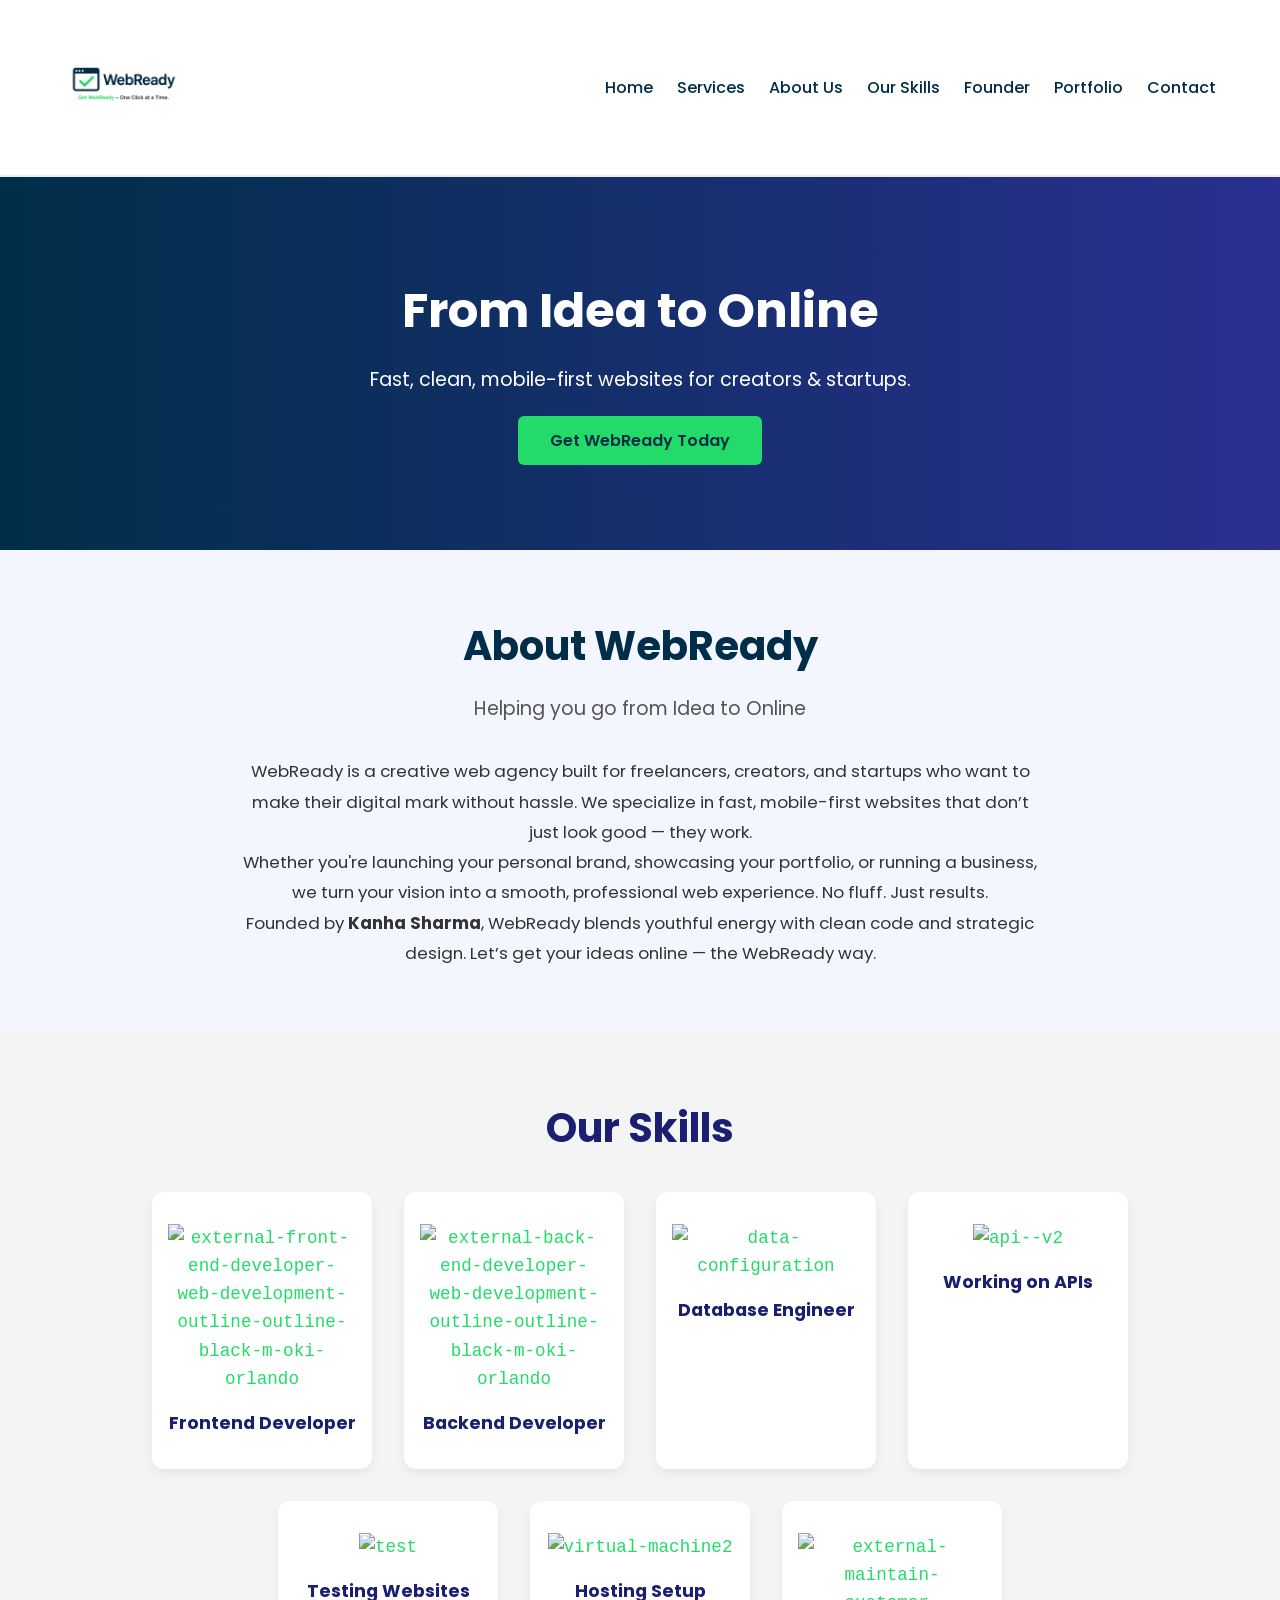
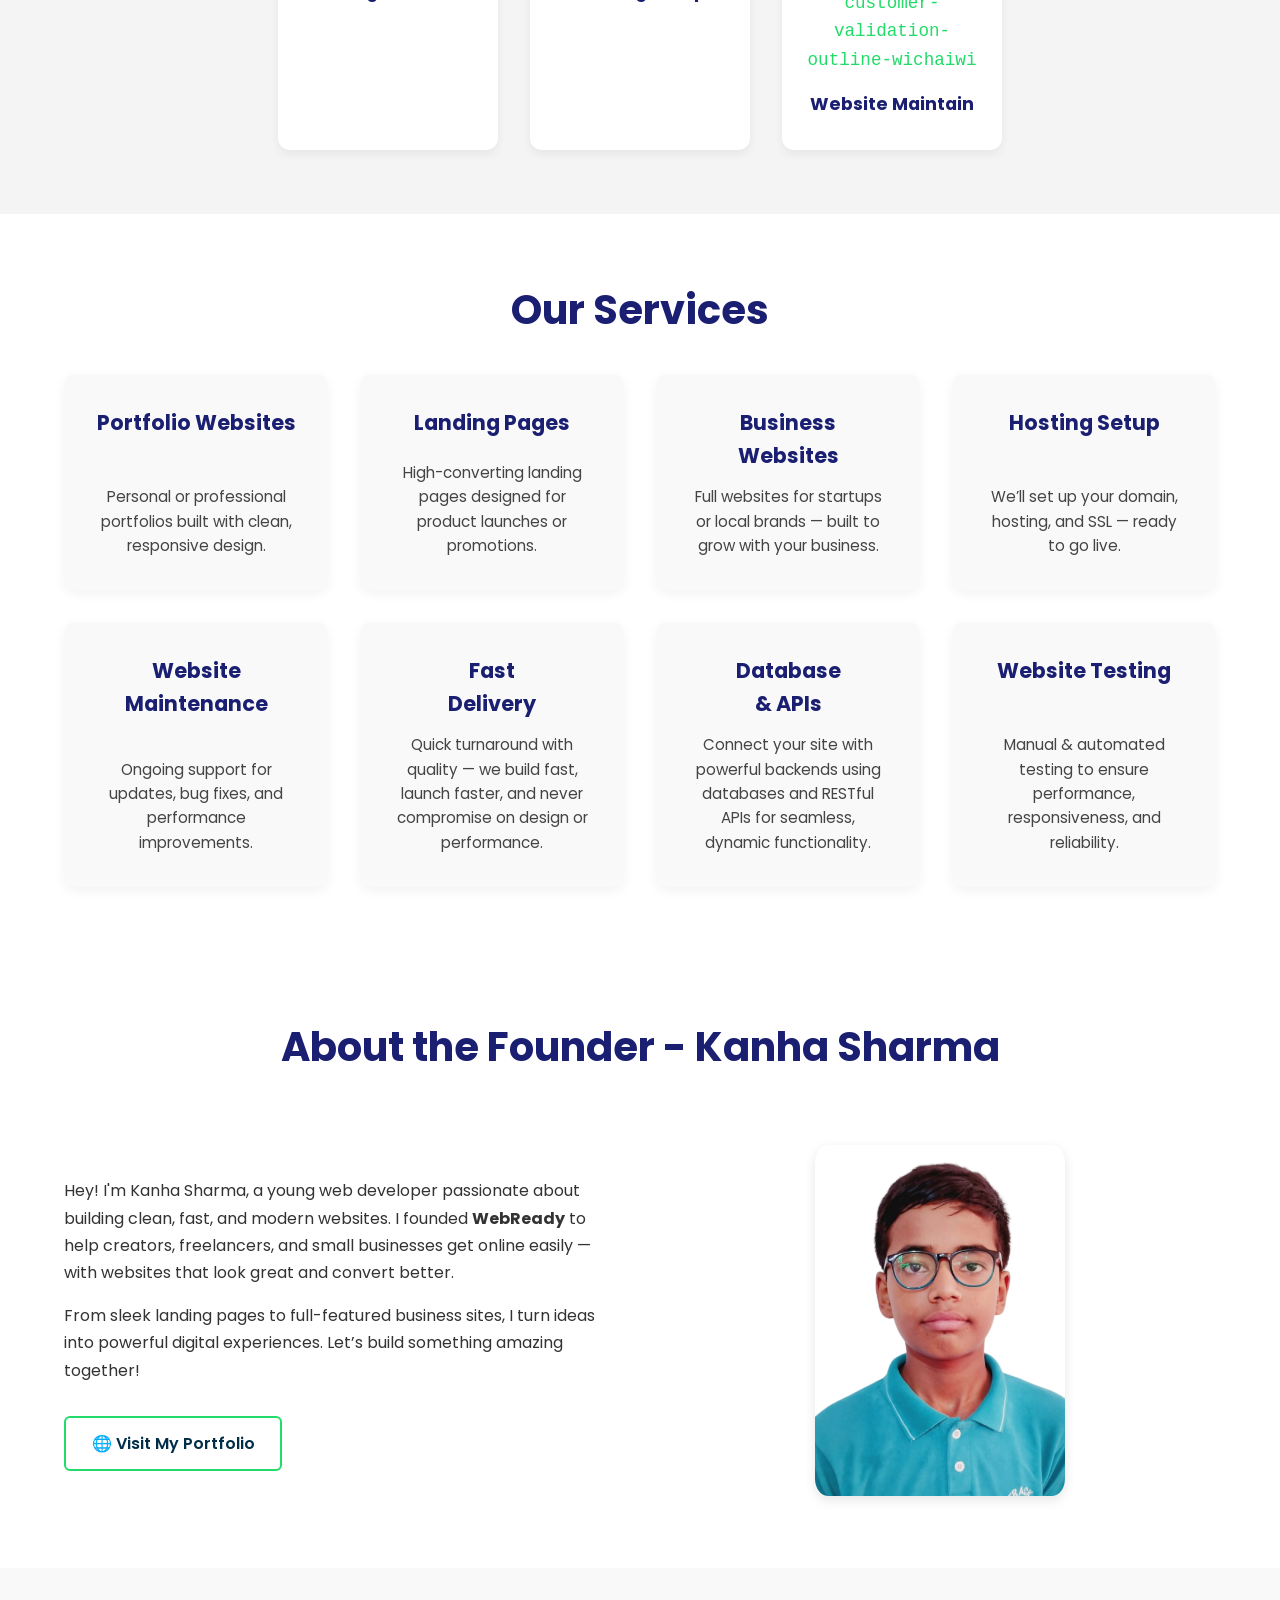
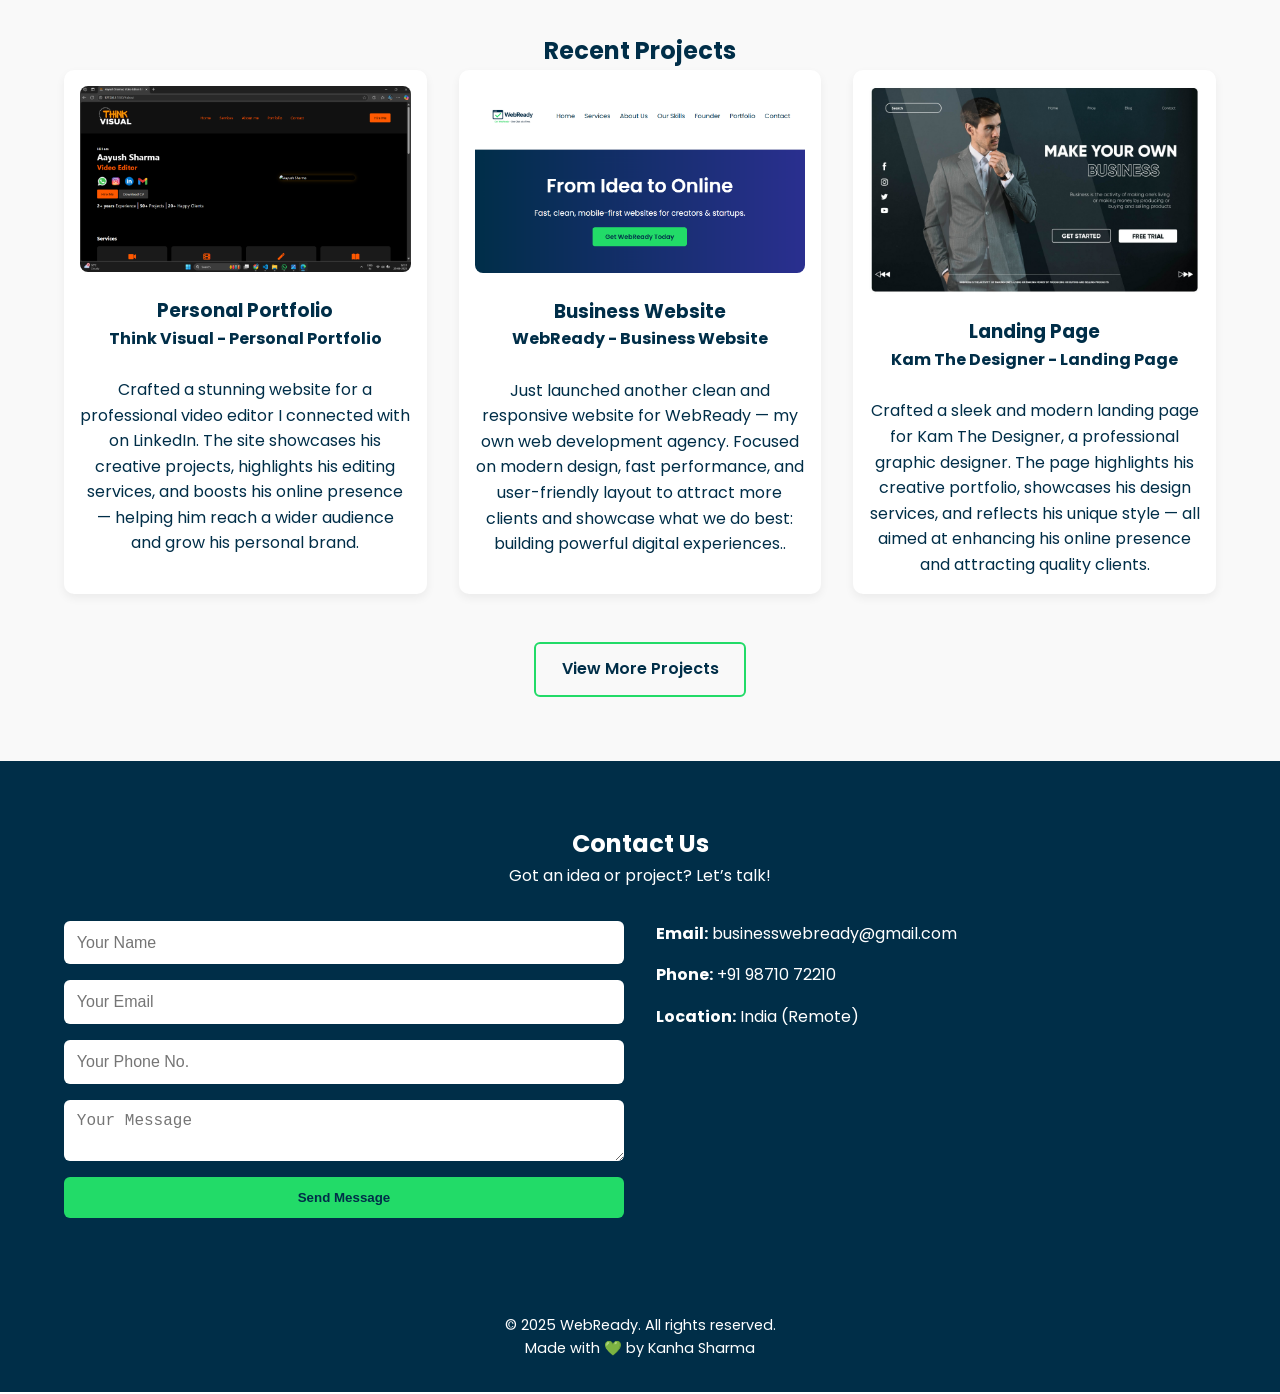
==== index.html @ b27ca8ef "Add files via upload" ====
<!DOCTYPE html>
<html lang="en">

<head>
  <meta charset="UTF-8" />
  <meta name="viewport" content="width=device-width, initial-scale=1.0" />
  <title>WebReady – Clean & Fast Websites for Creators & Startups</title>

  <!-- Primary Meta Tags -->
  <meta name="title" content="WebReady – From Idea to Online" />
  <meta name="description" content="We help creators & startups get online fast with modern, mobile-first websites. Clean design, solid code, and quick delivery. Get WebReady today!" />

  <!-- Open Graph / Facebook -->
  <meta property="og:type" content="website" />
  <meta property="og:url" content="https://your-website-url.com/" />
  <meta property="og:title" content="WebReady – From Idea to Online" />
  <meta property="og:description" content="Mobile-first websites for creators, freelancers & small businesses. Built to convert. Let's get you WebReady." />
  <meta property="og:image" content="https://your-website-url.com/WebReady%20Logo%20Design.png" />

  <!-- Twitter -->
  <meta property="twitter:card" content="summary_large_image" />
  <meta property="twitter:url" content="https://your-website-url.com/" />
  <meta property="twitter:title" content="WebReady – From Idea to Online" />
  <meta property="twitter:description" content="Fast, clean, and responsive websites for creators and startups. Founded by Kanha Sharma." />
  <meta property="twitter:image" content="https://your-website-url.com/WebReady%20Logo%20Design.png" />

  <!-- Favicon -->
  <link rel="icon" type="image/png" href="WebReady Logo Design.png" alt="WebReady Logo" />

  <!-- Google Fonts -->
  <link rel="preconnect" href="https://fonts.googleapis.com" />
  <link href="https://fonts.googleapis.com/css2?family=Poppins:wght@400;600&display=swap" rel="stylesheet">

  <!-- Styles -->
  <link rel="stylesheet" href="style.css" />
</head>



<body>

  <!-- Navbar -->
  <header class="navbar">
    <div class="container">
      <div class="logo">
        <a href="#hero"><img src="WebReady Logo Design (1).png" alt="WebReady Logo"></a>
      </div>

      <nav>
        <ul class="nav-links">
          <li><a href="#hero">Home</a></li>
          <li><a href="#services">Services</a></li>
          <li><a href="#about-webready">About Us</a></li>
          <li><a href="#skills">Our Skills</a></li>
          <li><a href="#about">Founder</a></li>
          <li><a href="#portfolio">Portfolio</a></li>
          <li><a href="#contact">Contact</a></li>
        </ul>
        <div class="menu-toggle" id="menu-toggle">&#9776;</div>
      </nav>
    </div>
  </header>

  <!-- Hero Section -->
  <section class="hero" id="hero">
    <div class="container">
      <h1>From Idea to Online</h1>
      <p>Fast, clean, mobile-first websites for creators & startups.</p>
      <a href="#contact" class="btn">
  Get WebReady Today
</a>

    </div>
  </section>
  <!-- About Us - WebReady -->
  <section class="about-webready" id="about-webready">
    <div class="container">
      <h2>About WebReady</h2>
      <p class="subtitle">Helping you go from Idea to Online</p>
      <div class="about-webready-content">
        <p>
          WebReady is a creative web agency built for freelancers, creators, and startups who want to make their digital
          mark without hassle. We specialize in fast, mobile-first websites that don’t just look good — they work.
        </p>
        <p>
          Whether you're launching your personal brand, showcasing your portfolio, or running a business, we turn your
          vision into a smooth, professional web experience. No fluff. Just results.
        </p>
        <p>
          Founded by <strong>Kanha Sharma</strong>, WebReady blends youthful energy with clean code and strategic
          design. Let’s get your ideas online — the WebReady way.
        </p>
      </div>
    </div>
  </section>

  <!-- Our Skills Section -->
  <section class="our-skills" id="skills">
    <div class="container">
      <h2>Our Skills</h2>
      <div class="skills-grid">

        <div class="skill-card">
          <div class="label"><img width="32" height="32"
              src="https://img.icons8.com/external-outline-black-m-oki-orlando/32/external-front-end-developer-web-development-outline-outline-black-m-oki-orlando.png"
              alt="external-front-end-developer-web-development-outline-outline-black-m-oki-orlando" /></div>
          <h3>Frontend Developer</h3>
        </div>

        <div class="skill-card">
          <div class="label"><img width="32" height="32"
              src="https://img.icons8.com/external-outline-black-m-oki-orlando/32/external-back-end-developer-web-development-outline-outline-black-m-oki-orlando.png"
              alt="external-back-end-developer-web-development-outline-outline-black-m-oki-orlando" /></div>
          <h3>Backend Developer</h3>
        </div>

        <div class="skill-card">
          <div class="label"><img width="50" height="50" src="https://img.icons8.com/ios/50/data-configuration.png"
              alt="data-configuration" /></div>
          <h3>Database Engineer</h3>
        </div>

        <div class="skill-card">
          <div class="label"><img width="64" height="64" src="https://img.icons8.com/pastel-glyph/64/api--v2.png"
              alt="api--v2" /></div>
          <h3>Working on APIs</h3>
        </div>

        <div class="skill-card">
          <div class="label"><img width="32" height="32" src="https://img.icons8.com/windows/32/test.png" alt="test" />
          </div>
          <h3>Testing Websites</h3>
        </div>

        <div class="skill-card">
          <div class="label"><img width="64" height="64" src="https://img.icons8.com/wired/64/virtual-machine2.png"
              alt="virtual-machine2" /></div>
          <h3>Hosting Setup</h3>
        </div>

        <div class="skill-card">
          <div class="label"><img width="64" height="64"
              src="https://img.icons8.com/external-outline-wichaiwi/64/external-maintain-customer-validation-outline-wichaiwi.png"
              alt="external-maintain-customer-validation-outline-wichaiwi" /></div>
          <h3>Website Maintain</h3>
        </div>

      </div>
    </div>
  </section>


  <!-- Our Services Section -->
  <section class="services" id="services">
    <div class="container">
      <h2>Our Services</h2>
      <div class="services-grid">

        <div class="service-card">
          <h3>Portfolio Websites</h3>
          <p>Personal or professional portfolios built with clean, responsive design.</p>
        </div>

        <div class="service-card">
          <h3>Landing Pages</h3>
          <p>High-converting landing pages designed for product launches or promotions.</p>
        </div>

        <div class="service-card">
          <h3>Business Websites</h3>
          <p>Full websites for startups or local brands — built to grow with your business.</p>
        </div>

        <div class="service-card">
          <h3>Hosting Setup</h3>
          <p>We’ll set up your domain, hosting, and SSL — ready to go live.</p>
        </div>

        <div class="service-card">
          <h3>Website Maintenance</h3>
          <p>Ongoing support for updates, bug fixes, and performance improvements.</p>
        </div>

        <div class="service-card">
          <h3>Fast <br>Delivery</h3>
          <p>Quick turnaround with quality — we build fast, launch faster, and never compromise on design or
            performance.</p>
        </div>

        <div class="service-card">
          <h3>Database <br>& APIs</h3>
          <p>Connect your site with powerful backends using databases and RESTful APIs for seamless, dynamic
            functionality.</p>
        </div>

        <div class="service-card">
          <h3>Website Testing</h3>
          <p>Manual & automated testing to ensure performance, responsiveness, and reliability.</p>
        </div>

      </div>
    </div>
  </section>



  <!-- About Kanha Sharma -->
  <section class="about" id="about">
    <div class="container">
      <h2 class="section-title">About the Founder - Kanha Sharma</h2>
      <br>

      <div class="about-content">
        <div class="about-text">
          <p>Hey! I'm Kanha Sharma, a young web developer passionate about building clean, fast, and modern websites. I
            founded <strong>WebReady</strong> to help creators, freelancers, and small businesses get online easily —
            with websites that look great and convert better.</p>

          <p>From sleek landing pages to full-featured business sites, I turn ideas into powerful digital experiences.
            Let’s build something amazing together!</p>

          <a href="https://kanhaprogrammer.github.io/Kanha-s-Portfolio/" class="btn btn-outline" target="_blank">🌐
            Visit My Portfolio</a>
        </div>

        <div class="about-img">
          <img src="Kanha Sharma.png" alt="Kanha Sharma" />
        </div>
      </div>
    </div>
  </section>



  <!-- Portfolio Section -->
  <section class="portfolio" id="portfolio">
    <div class="container">
      <h2>Recent Projects</h2>
      <div class="portfolio-grid">
        <div class="portfolio-item">
          <img src="Aayush Portfolio.png" alt="Project 1" />
          <h3>Personal Portfolio</h3>
          <h4>Think Visual - Personal Portfolio </h4>
          <br>
          <p>Crafted a stunning website for a professional video editor I connected with on LinkedIn.
            The site showcases his creative projects, highlights his editing services, and boosts his online presence —
            helping him reach a wider audience and grow his personal brand.
            
          </p>
        </div>
        <div class="portfolio-item">
          <img src="WebReady Website.png" alt="Project 2" />
          <h3>Business Website</h3>
          <h4>WebReady - Business Website</h4>
          <br>
          <p>Just launched another clean and responsive website for WebReady — my own web development agency. Focused on
            modern design, fast performance, and user-friendly layout to attract more clients and showcase what we do
            best: building powerful digital experiences..</p>
          </div>
          <div class="portfolio-item">
            <img src="Kam The Designer Landing Page.jpg" alt="Project 3" />
            <h3>Landing Page</h3>
            <h4>Kam The Designer - Landing Page </h4>
            <br>
          <p>Crafted a sleek and modern landing page for Kam The Designer, a professional graphic designer. The page
            highlights his creative portfolio, showcases his design services, and reflects his unique style — all aimed
            at enhancing his online presence and attracting quality clients.</p>
        </div>
      </div>

      <!-- Portfolio Buttons -->
      <div class="portfolio-buttons">
        <a href="portfolio.html" class="btn" target="_blank">View More Projects</a>

      </div>
    </div>
  </section>


  <!-- Contact Section -->
  <section class="contact" id="contact">
    <div class="container">
      <h2>Contact Us</h2>
      <p>Got an idea or project? Let’s talk!</p>

      <div class="contact-grid">
        <!-- Contact Form -->
        <form class="contact-form" action="https://formspree.io/f/xrbknvlk" method="POST">
          <input type="text" name="name" placeholder="Your Name" required />
          <input type="email" name="email" placeholder="Your Email" required />
          <input type="tel" name="phone" placeholder="Your Phone No." required />
          <textarea name="message" placeholder="Your Message"></textarea>
          <button type="submit" class="btn">Send Message</button>
        </form>

        <!-- Contact Info -->
        <div class="contact-info">
          <p><strong>Email:</strong> businesswebready@gmail.com</p>
          <p><strong>Phone:</strong> +91 98710 72210</p>
          <p><strong>Location:</strong> India (Remote)</p>
        </div>
      </div>
    </div>
  </section>
  <footer class="footer">
  <div class="container">
    <p>© 2025 WebReady. All rights reserved.</p>
    <p>Made with 💚 by Kanha Sharma</p>
  </div>
</footer>
<style>
  html {
    scroll-behavior: smooth;
  }
</style>


  <script src="main.js"></script>
</body>

</html>
---- style.css ----
/* ========== Base Styles ========== */
* {
  margin: 0;
  padding: 0;
  box-sizing: border-box;
}

body {
  font-family: 'Poppins', sans-serif;
  line-height: 1.6;
  color: #002e48;
  background-color: #fff;
}

.container {
  width: 90%;
  max-width: 1200px;
  margin: 0 auto;
}

/* ========== Navbar ========== */
.navbar {
  background-color: #fff;
  border-bottom: 2px solid #eee;
  position: sticky;
  top: 0;
  z-index: 100;
}

.navbar .container {
  display: flex;
  justify-content: space-between;
  align-items: center;
  padding: 1rem 0;
}

.logo img {
  height: 119px;
  max-width: 100%;
  object-fit: contain;
}
.logo {
  display: flex;
  align-items: center;
  padding: 0.5rem 0;
}


.nav-links {
  list-style: none;
  display: flex;
  gap: 1.5rem;
}

.nav-links a {
  text-decoration: none;
  color: #002e48;
  font-weight: 500;
  transition: color 0.3s;
}

.nav-links a:hover {
  color: #22db68;
}

.menu-toggle {
  display: none;
  font-size: 1.8rem;
  cursor: pointer;
}

/* ========== Hero Section ========== */
.hero {
  text-align: center;
  padding: 6rem 1rem;
  background: linear-gradient(to right, #002e48, #2A2F90);
  color: white;
}

.hero h1 {
  font-size: 3rem;
  margin-bottom: 1rem;
}

.hero p {
  font-size: 1.2rem;
  margin-bottom: 2rem;
}

.btn {
  background-color: #22db68;
  color: #002e48;
  padding: 0.8rem 2rem;
  text-decoration: none;
  font-weight: 600;
  border-radius: 6px;
  /* transition: background 0.3s; */
}

.btn:hover {
  background-color: #22db68;
}

.services {
  padding: 4rem 0;
  background-color: #ffffff;
  text-align: center;
}

.services h2 {
  font-size: 2.5rem;
  margin-bottom: 2rem;
  color: #1A1F71;
}
.highlight-text {
  font-size: 1.05rem;
  font-weight: 600;
  color: #1A1F71;
  line-height: 1.6;
}

.services-grid {
  display: grid;
  gap: 2rem;
  grid-template-columns: repeat(auto-fit, minmax(250px, 1fr));
}

.service-card {
  background-color: #f9f9f9;
  padding: 2rem;
  border-radius: 12px;
  box-shadow: 0 4px 12px rgba(0, 0, 0, 0.05);
  transition: transform 0.3s ease;
}
/* Make all service cards equal height */
.services-grid {
  align-items: stretch; /* ensures all cards grow equally */
}

.service-card {
  display: flex;
  flex-direction: column;
  justify-content: space-between;
  height: 100%; /* stretch to fill grid row */
}

.service-card:hover {
  transform: translateY(-5px);
}

.service-card h3 {
  font-size: 1.3rem;
  color: #1A1F71;
  margin-bottom: 0.8rem;
}

.service-card p {
  font-size: 0.95rem;
  color: #444;
  line-height: 1.6;
}


/* ========== Responsive ========== */
@media (max-width: 768px) {
  .nav-links {
    display: none;
    flex-direction: column;
    background-color: #fff;
    position: absolute;
    top: 70px;
    right: 20px;
    border: 1px solid #ddd;
    padding: 1rem;
  }

  .nav-links.active {
    display: flex;
  }

  .menu-toggle {
    display: block;
    color: #002e48;
  }
}
/* About WebReady Section */
.about-webready {
  padding: 4rem 0;
  background-color: #f4f6ff;
  color: #002e48;
  text-align: center;
}

.about-webready h2 {
  font-size: 2.5rem;
  margin-bottom: 1rem;
}

.about-webready .subtitle {
  font-size: 1.2rem;
  color: #555;
  margin-bottom: 2rem;
}

.about-webready-content {
  max-width: 800px;
  margin: 0 auto;
  font-size: 1.05rem;
  line-height: 1.8;
  color: #333;
}
.our-skills {
  padding: 4rem 0;
  background-color: #f4f4f4;
  text-align: center;
}

.our-skills h2 {
  font-size: 2.5rem;
  margin-bottom: 2rem;
  color: #1A1F71;
}

/* FLEX version for centering the skills grid */
.skills-grid {
  display: flex;
  flex-wrap: wrap;
  justify-content: center;
  gap: 2rem;
}

/* Each skill card */
.skill-card {
  background-color: #fff;
  border-radius: 12px;
  padding: 2rem 1rem;
  box-shadow: 0 4px 10px rgba(0, 0, 0, 0.06);
  transition: transform 0.3s ease;
  width: 220px;
  text-align: center;
}

.skill-card:hover {
  transform: translateY(-5px);
}

/* Label for icon/image or text */
.skill-card .label {
  font-family: monospace;
  font-size: 1.1rem;
  color: #22db68;
  margin-bottom: 0.5rem;
  word-break: break-word;
}

/* Icon/image styling */
.skill-card .label img {
  width: 40px;
  height: 40px;
  object-fit: contain;
  margin-bottom: 0.5rem;
}

/* Skill title */
.skill-card h3 {
  font-size: 1.1rem;
  color: #1A1F71;
  margin: 0;
}

.about {
  padding: 4rem 0;
  background-color: #ffffff;
}

.section-title {
  font-size: 2.5rem;
  color: #1A1F71;
  text-align: center;
  margin-bottom: 2.5rem;
}

.about-content {
  display: flex;
  flex-wrap: wrap;
  gap: 3rem;
  align-items: center;
  justify-content: center;
}

.about-text {
  flex: 1;
  min-width: 280px;
  max-width: 600px;
}

.about-text p {
  font-size: 1rem;
  line-height: 1.7;
  color: #333;
  margin-bottom: 1rem;
}

.about-img {
  flex: 1;
  text-align: center;
}

.about-img img {
  width: 250px;
  border-radius: 5%;
  object-fit: cover;
  box-shadow: 0 4px 12px rgba(0, 0, 0, 0.1);
}

/* Button Style (already in your code, just keeping for reference) */
.btn-outline {
  background-color: transparent;
  border: 2px solid #22db68;
  color: #002e48;
  margin-top: 1rem;
  transition: all 0.3s ease;
  display: inline-block;
  padding: 0.8rem 1.6rem;
  font-weight: 600;
  border-radius: 6px;
  text-decoration: none;
}

.btn-outline:hover {
  background-color: #22db68;
  color: #fff;
}



/* Portfolio Section */
.portfolio {
  padding: 4rem 0;
  background-color: #f9f9f9;
  text-align: center;
}
.portfolio-grid {
  display: grid;
  gap: 2rem;
  grid-template-columns: repeat(auto-fit, minmax(280px, 1fr));
}
.portfolio-item {
  background: #fff;
  padding: 1rem;
  border-radius: 10px;
  box-shadow: 0 4px 10px rgba(0,0,0,0.06);
}
.portfolio-item img {
  width: 100%;
  border-radius: 8px;
  margin-bottom: 1rem;
}
.portfolio-buttons {
  margin-top: 2rem;
  display: flex;
  gap: 1rem;
  justify-content: center;
  flex-wrap: wrap;
}
.portfolio-buttons .btn {
background-color: transparent;
  border: 2px solid #22db68;
  color: #002e48;
  margin-top: 1rem;
  transition: all 0.3s ease;
  display: inline-block;
  padding: 0.8rem 1.6rem;
  font-weight: 600;
  border-radius: 6px;
  text-decoration: none;
}
.portfolio-buttons .btn:hover {
  background-color: #22db68;
}


/* Contact Section */
.contact {
  padding: 4rem 0;
  background-color: #002e48;
  color: #fff;
  text-align: center;
}
.contact-grid {
  display: flex;
  flex-wrap: wrap;
  gap: 2rem;
  margin-top: 2rem;
}
.contact-form {
  flex: 1;
  display: flex;
  flex-direction: column;
  gap: 1rem;
}
.contact-form input,
.contact-form textarea {
  padding: 0.8rem;
  border: none;
  border-radius: 6px;
  font-size: 1rem;
}
.contact-form button {
  background-color: #22db68;
  color: #002e48;
  font-weight: 600;
  border: none;
  cursor: pointer;
}
.contact-info {
  flex: 1;
  text-align: left;
}
.contact-info p {
  margin-bottom: 1rem;
}

/* Add to your CSS */
.footer {
  background-color: #002e48;
  color: #fff;
  text-align: center;
  padding: 2rem 1rem;
  font-size: 0.9rem;
}
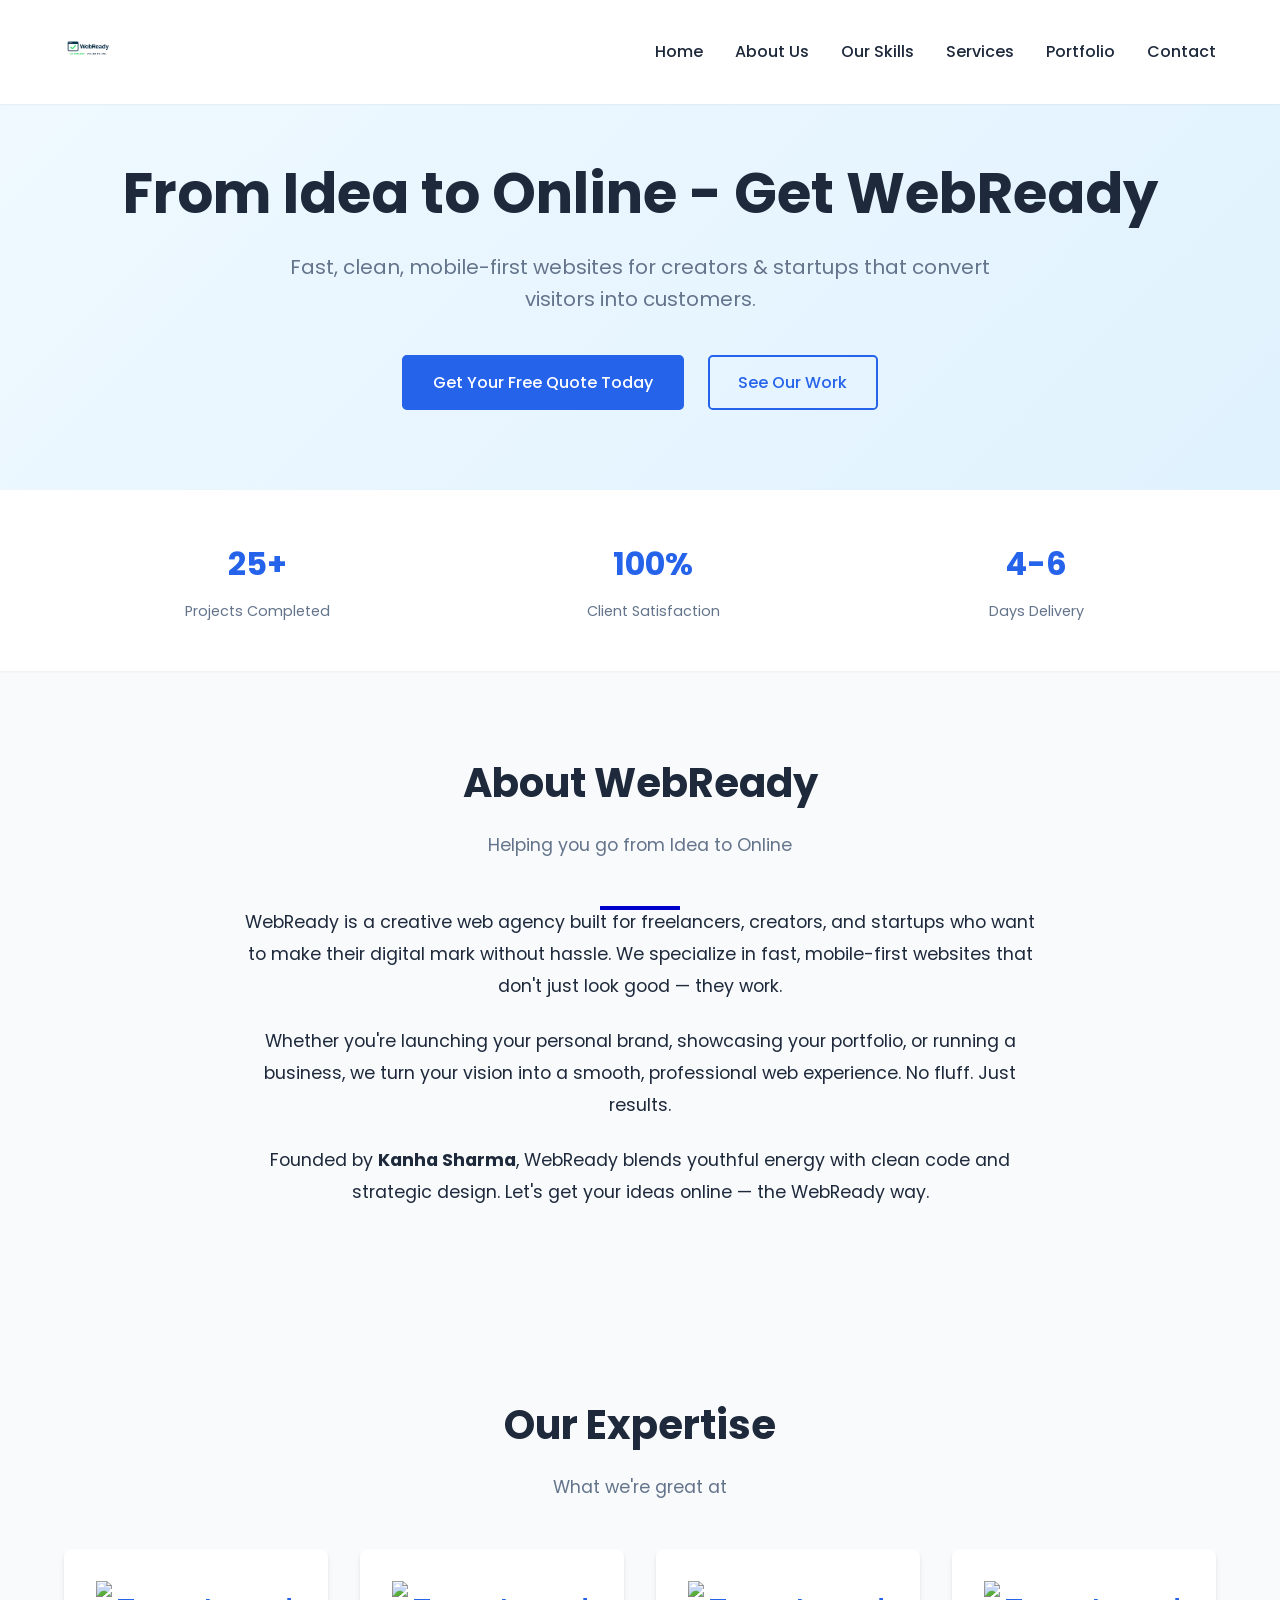
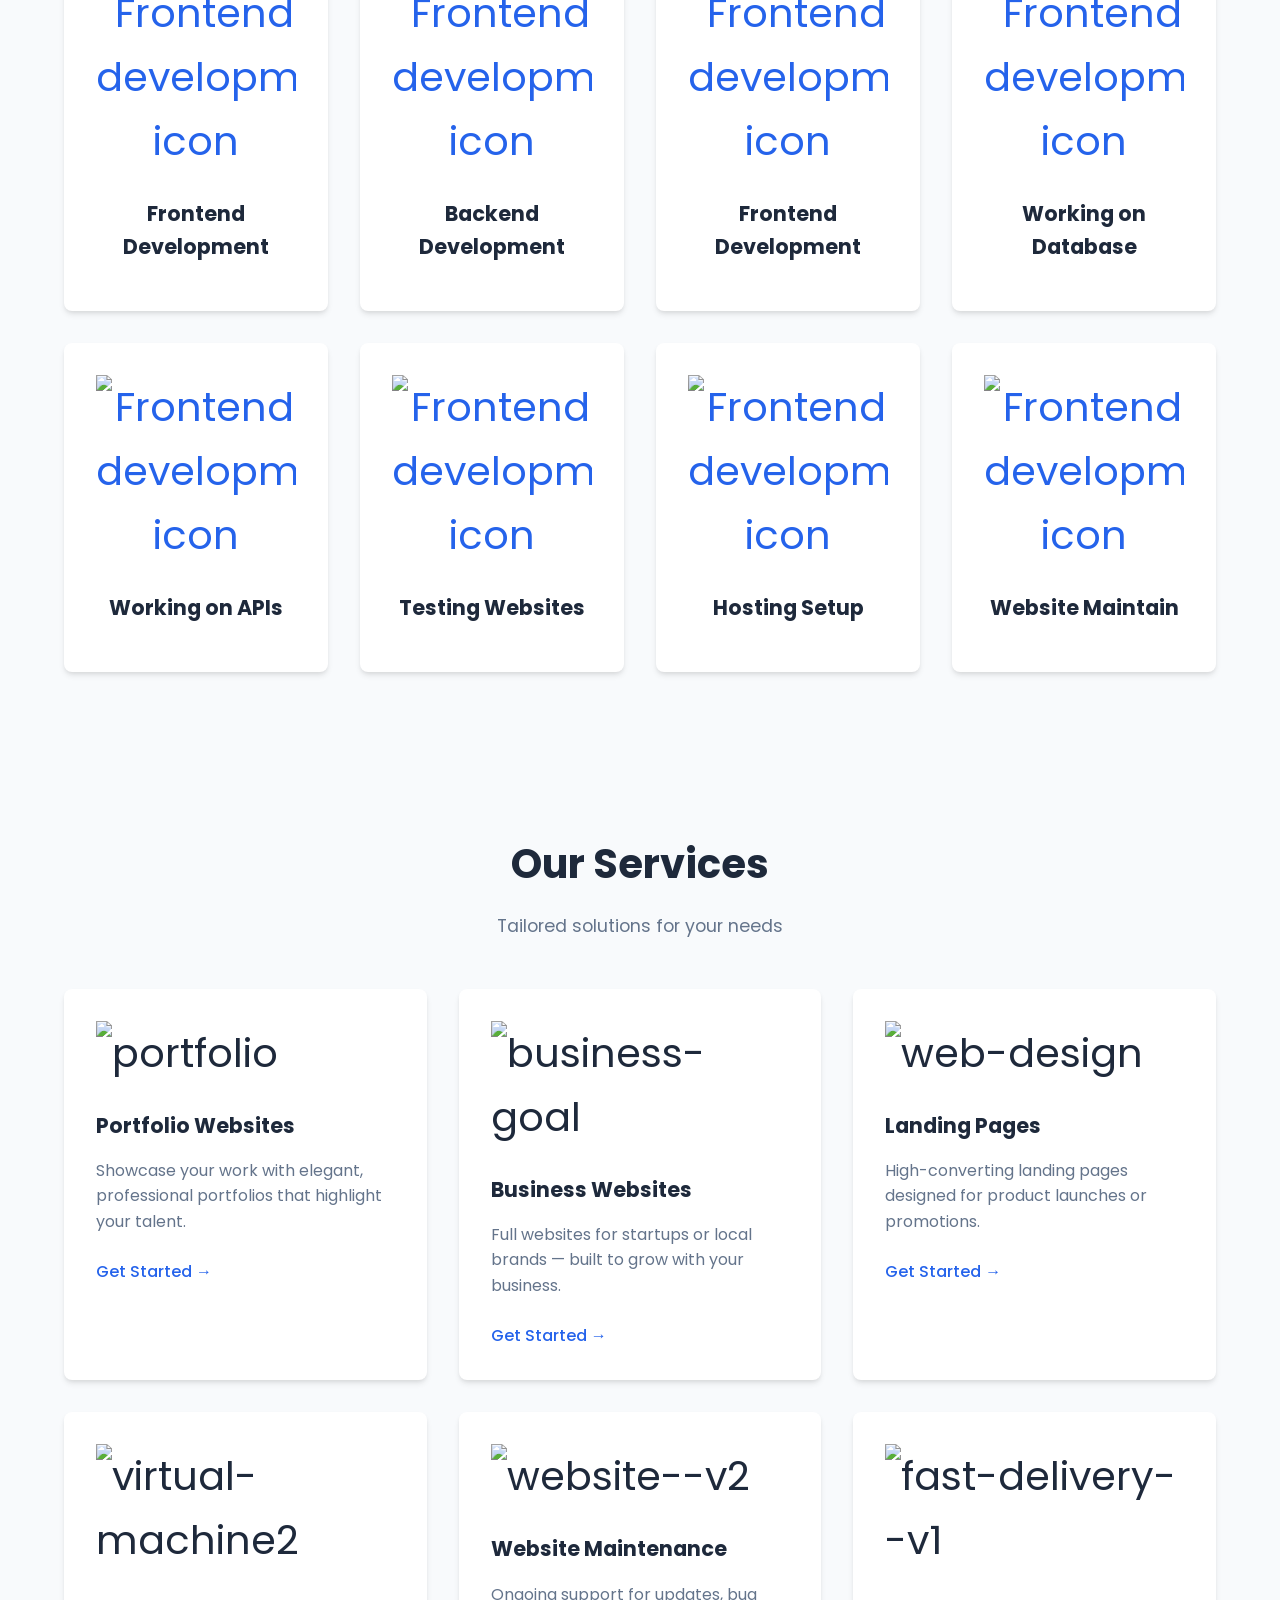
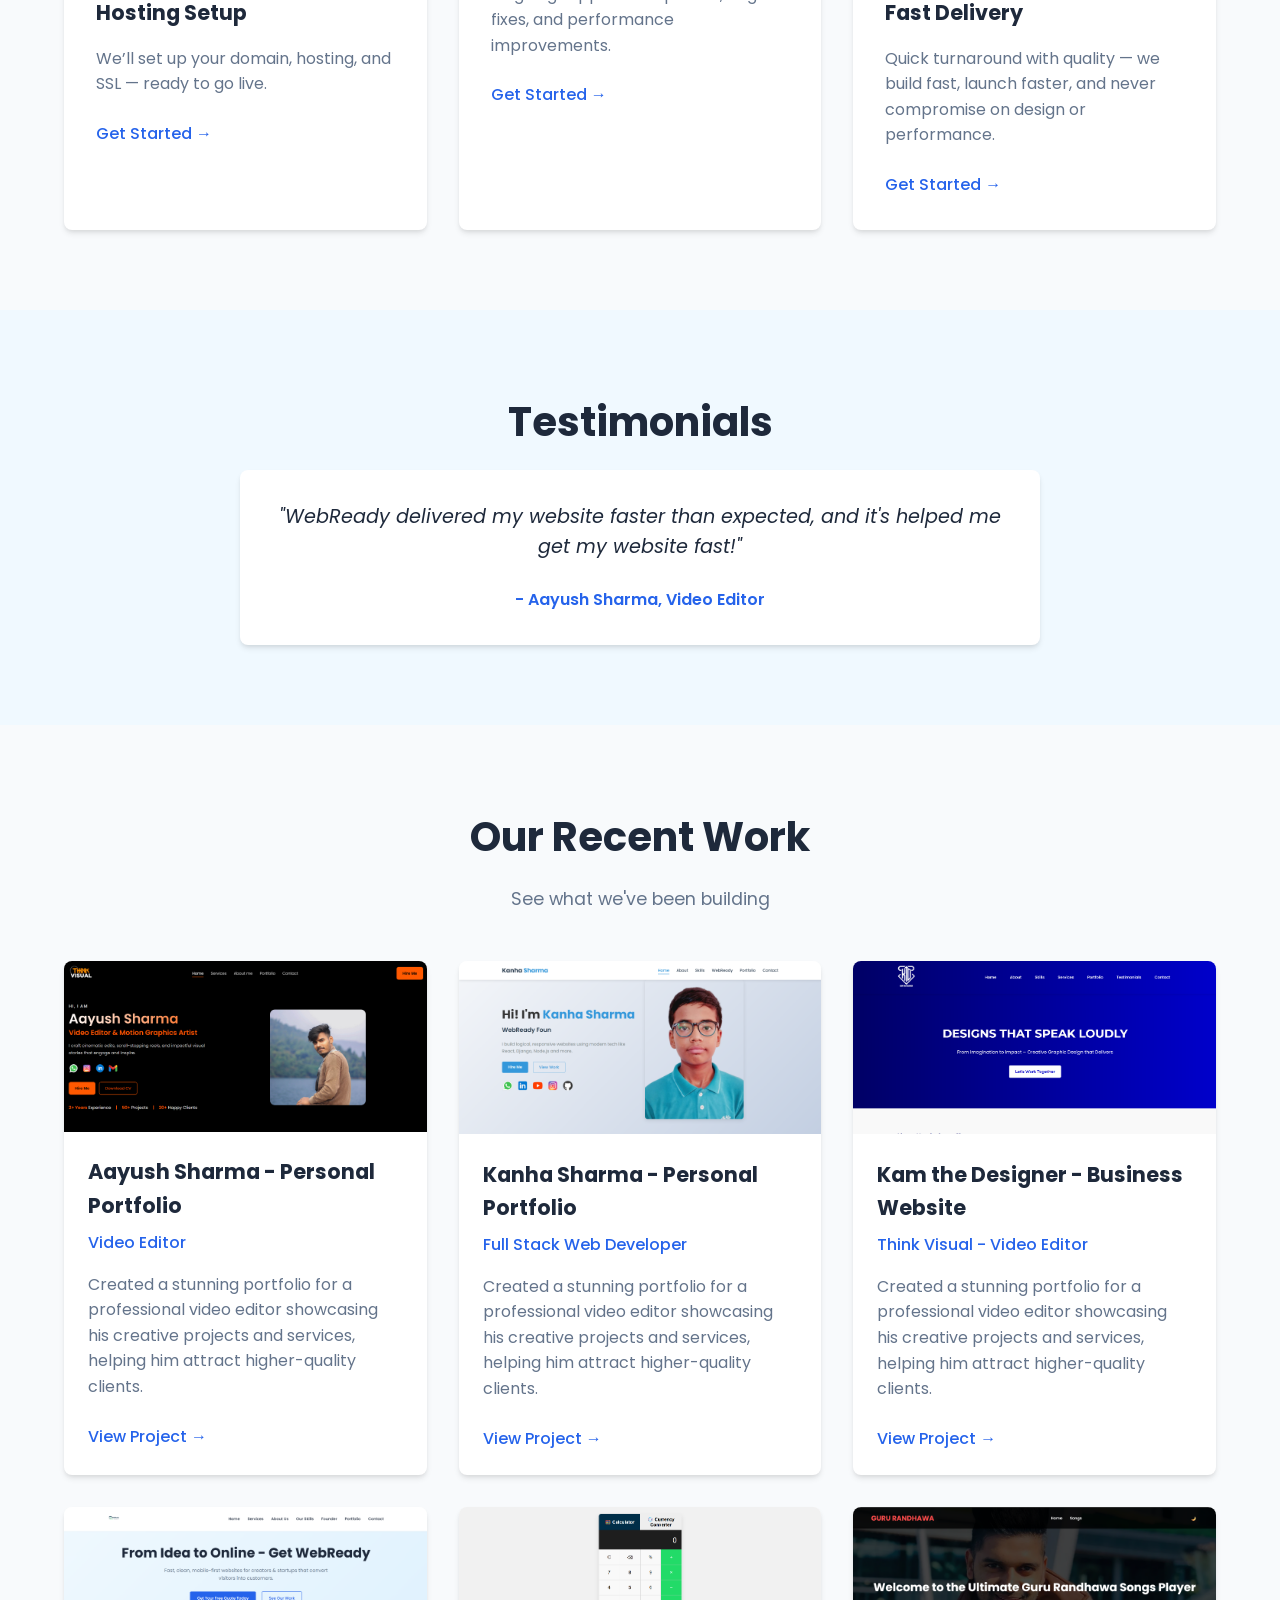
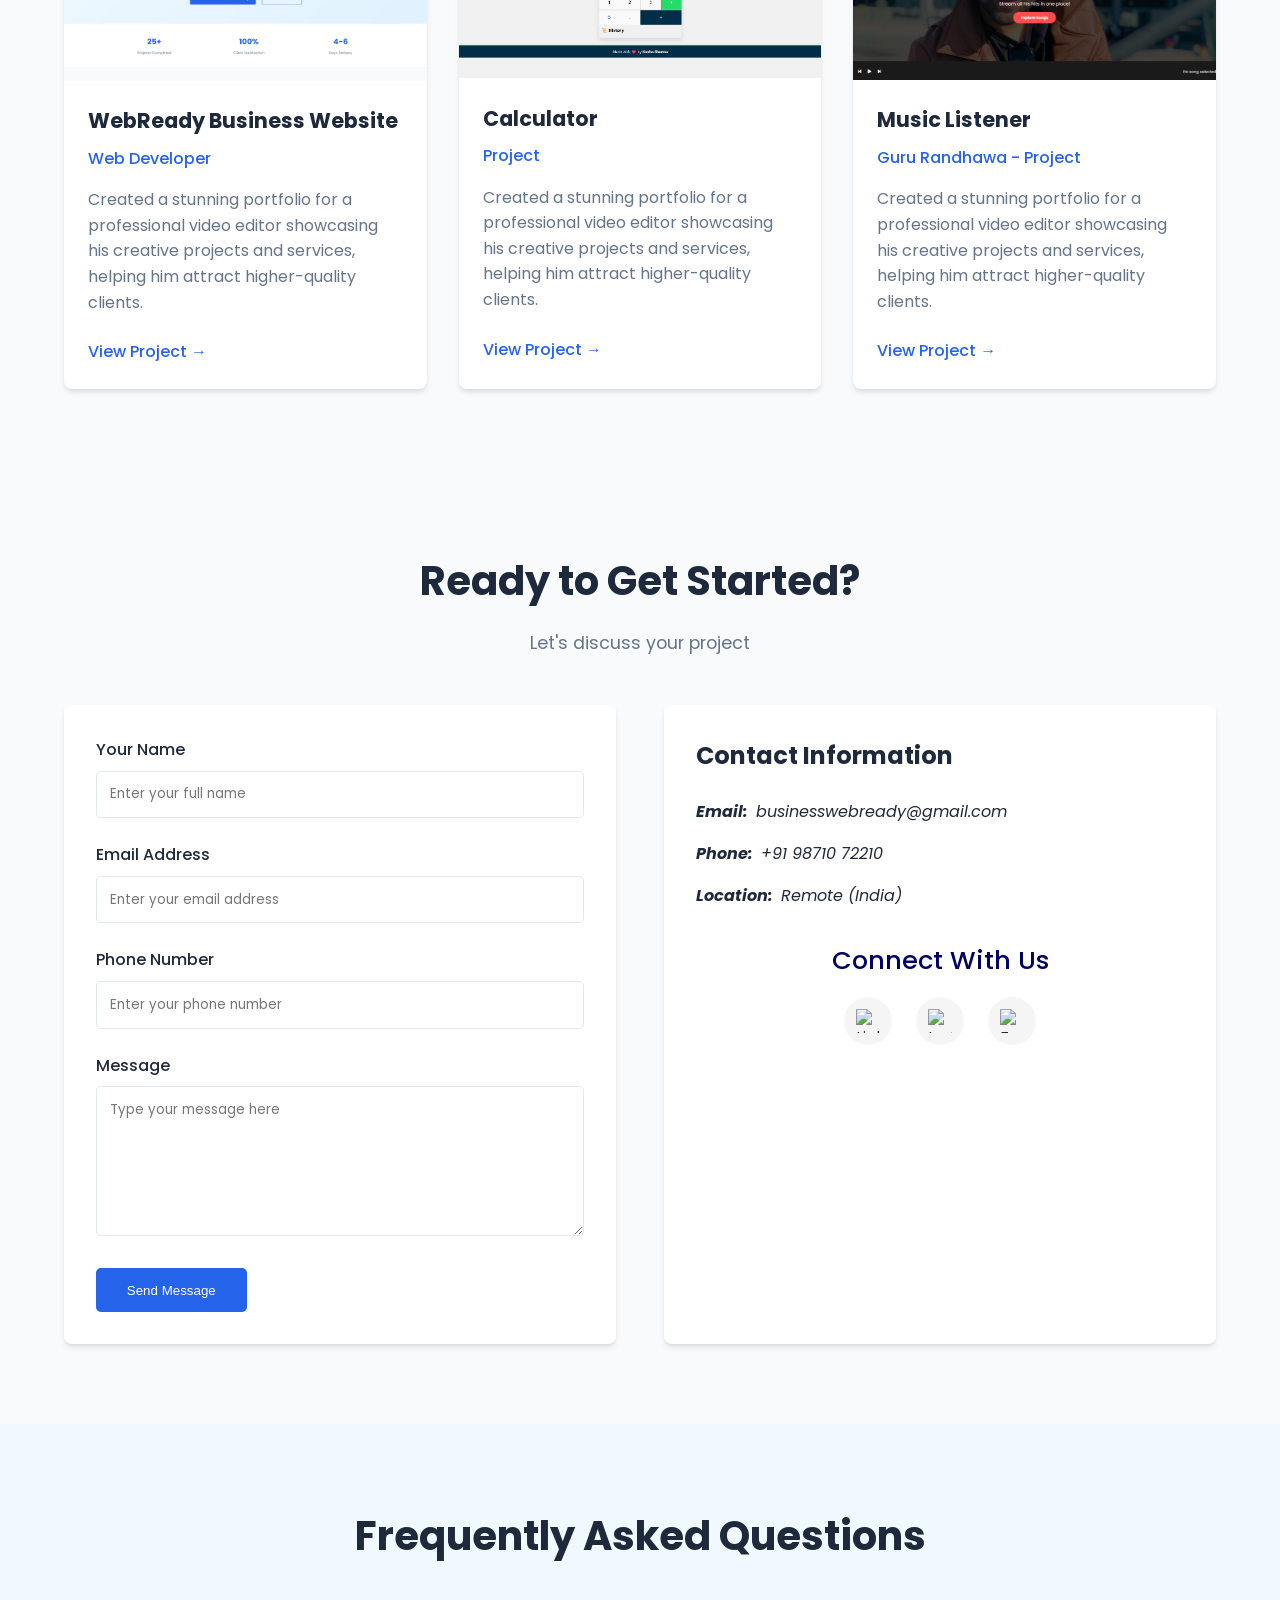
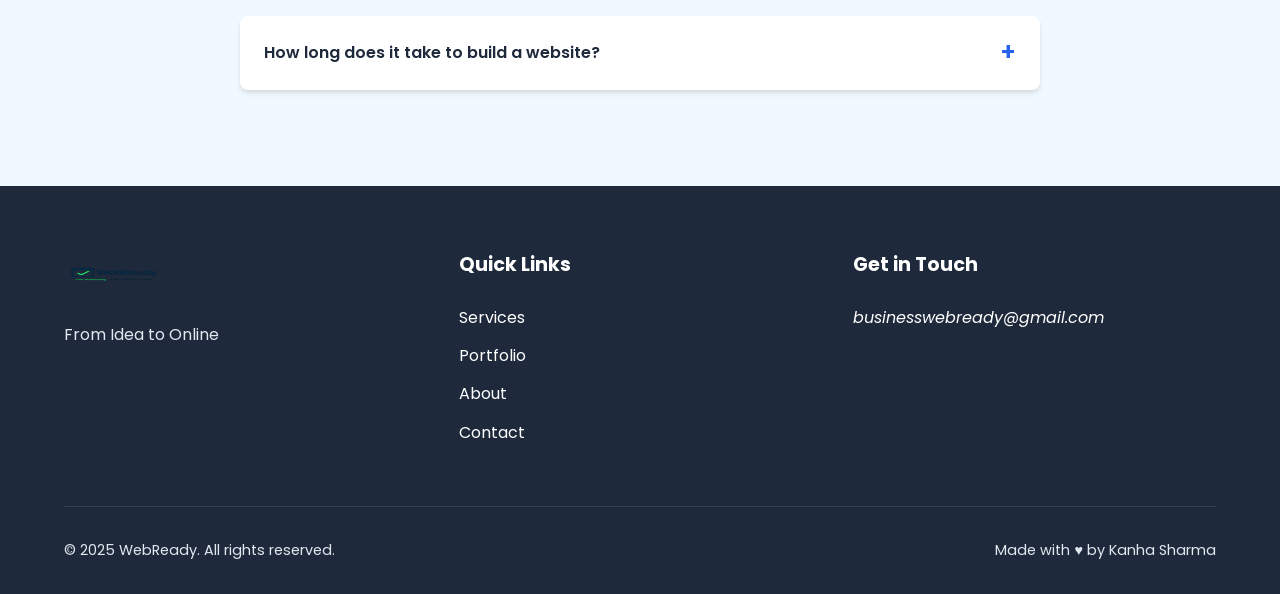
==== commit bd59312f: "Add files via upload" ====
--- a/index.html
+++ b/index.html
@@ -6,57 +6,63 @@
   <meta name="viewport" content="width=device-width, initial-scale=1.0" />
   <title>WebReady – Clean & Fast Websites for Creators & Startups</title>
 
+  <!-- Preload critical resources -->
+  <link rel="preload" href="style.css" as="style">
+  <link rel="preload" href="main.js" as="script">
+
   <!-- Primary Meta Tags -->
   <meta name="title" content="WebReady – From Idea to Online" />
-  <meta name="description" content="We help creators & startups get online fast with modern, mobile-first websites. Clean design, solid code, and quick delivery. Get WebReady today!" />
+  <meta name="description"
+    content="We help creators & startups get online fast with modern, mobile-first websites. Clean design, solid code, and quick delivery. Get WebReady today!" />
 
   <!-- Open Graph / Facebook -->
   <meta property="og:type" content="website" />
   <meta property="og:url" content="https://your-website-url.com/" />
   <meta property="og:title" content="WebReady – From Idea to Online" />
-  <meta property="og:description" content="Mobile-first websites for creators, freelancers & small businesses. Built to convert. Let's get you WebReady." />
+  <meta property="og:description"
+    content="Mobile-first websites for creators, freelancers & small businesses. Built to convert. Let's get you WebReady." />
   <meta property="og:image" content="https://your-website-url.com/WebReady%20Logo%20Design.png" />
 
   <!-- Twitter -->
   <meta property="twitter:card" content="summary_large_image" />
   <meta property="twitter:url" content="https://your-website-url.com/" />
   <meta property="twitter:title" content="WebReady – From Idea to Online" />
-  <meta property="twitter:description" content="Fast, clean, and responsive websites for creators and startups. Founded by Kanha Sharma." />
+  <meta property="twitter:description"
+    content="Fast, clean, and responsive websites for creators and startups. Founded by Kanha Sharma." />
   <meta property="twitter:image" content="https://your-website-url.com/WebReady%20Logo%20Design.png" />
 
   <!-- Favicon -->
-  <link rel="icon" type="image/png" href="WebReady Logo Design.png" alt="WebReady Logo" />
+  <link rel="icon" type="image/png" href="WebReady Logo Design (1).png" alt="WebReady Logo" />
 
   <!-- Google Fonts -->
   <link rel="preconnect" href="https://fonts.googleapis.com" />
-  <link href="https://fonts.googleapis.com/css2?family=Poppins:wght@400;600&display=swap" rel="stylesheet">
+  <link href="https://fonts.googleapis.com/css2?family=Poppins:wght@400;500;600;700&display=swap" rel="stylesheet">
 
   <!-- Styles -->
   <link rel="stylesheet" href="style.css" />
 </head>
 
-
-
 <body>
-
-  <!-- Navbar -->
+  <!-- Navigation -->
   <header class="navbar">
     <div class="container">
       <div class="logo">
-        <a href="#hero"><img src="WebReady Logo Design (1).png" alt="WebReady Logo"></a>
-      </div>
-
-      <nav>
+        <a href="#hero" aria-label="WebReady Home"><img src="WebReady Logo Design (1).png" alt="WebReady Logo"
+            width="119" height="119"></a>
+      </div>
+
+      <nav aria-label="Main navigation">
         <ul class="nav-links">
-          <li><a href="#hero">Home</a></li>
-          <li><a href="#services">Services</a></li>
-          <li><a href="#about-webready">About Us</a></li>
-          <li><a href="#skills">Our Skills</a></li>
-          <li><a href="#about">Founder</a></li>
-          <li><a href="#portfolio">Portfolio</a></li>
-          <li><a href="#contact">Contact</a></li>
+          <li><a href="#hero" class="nav-link">Home</a></li>
+          <li><a href="#about-webready" class="nav-link">About Us</a></li>
+          <li><a href="#skills" class="nav-link">Our Skills</a></li>
+          <li><a href="#services" class="nav-link">Services</a></li>
+          <!-- <li><a href="#team" class="nav-link">Team</a></li> -->
+          <li><a href="#portfolio" class="nav-link">Portfolio</a></li>
+          <li><a href="#contact" class="nav-link">Contact</a></li>
         </ul>
-        <div class="menu-toggle" id="menu-toggle">&#9776;</div>
+        <button class="menu-toggle" id="menu-toggle" aria-label="Mobile menu toggle"
+          aria-expanded="false">&#9776;</button>
       </nav>
     </div>
   </header>
@@ -64,23 +70,47 @@
   <!-- Hero Section -->
   <section class="hero" id="hero">
     <div class="container">
-      <h1>From Idea to Online</h1>
-      <p>Fast, clean, mobile-first websites for creators & startups.</p>
-      <a href="#contact" class="btn">
-  Get WebReady Today
-</a>
-
-    </div>
-  </section>
+      <h1>From Idea to Online - Get WebReady</h1>
+      <p class="hero-subtitle">Fast, clean, mobile-first websites for creators & startups that convert visitors into
+        customers.</p>
+      <div class="hero-cta">
+        <a href="#contact" class="btn btn-primary">
+          Get Your Free Quote Today
+        </a>
+        <a href="#portfolio" class="btn btn-secondary">
+          See Our Work
+        </a>
+      </div>
+    </div>
+  </section>
+
+  <!-- Trust Indicators -->
+  <section class="trust-indicators">
+    <div class="container">
+      <div class="trust-item">
+        <span class="trust-number">25+</span>
+        <span class="trust-label">Projects Completed</span>
+      </div>
+      <div class="trust-item">
+        <span class="trust-number">100%</span>
+        <span class="trust-label">Client Satisfaction</span>
+      </div>
+      <div class="trust-item">
+        <span class="trust-number">4-6</span>
+        <span class="trust-label">Days Delivery</span>
+      </div>
+    </div>
+  </section>
+
   <!-- About Us - WebReady -->
   <section class="about-webready" id="about-webready">
     <div class="container">
-      <h2>About WebReady</h2>
-      <p class="subtitle">Helping you go from Idea to Online</p>
+      <h2 class="section-title">About WebReady</h2>
+      <p class="section-subtitle">Helping you go from Idea to Online</p>
       <div class="about-webready-content">
         <p>
           WebReady is a creative web agency built for freelancers, creators, and startups who want to make their digital
-          mark without hassle. We specialize in fast, mobile-first websites that don’t just look good — they work.
+          mark without hassle. We specialize in fast, mobile-first websites that don't just look good — they work.
         </p>
         <p>
           Whether you're launching your personal brand, showcasing your portfolio, or running a business, we turn your
@@ -88,7 +118,7 @@
         </p>
         <p>
           Founded by <strong>Kanha Sharma</strong>, WebReady blends youthful energy with clean code and strategic
-          design. Let’s get your ideas online — the WebReady way.
+          design. Let's get your ideas online — the WebReady way.
         </p>
       </div>
     </div>
@@ -97,223 +127,398 @@
   <!-- Our Skills Section -->
   <section class="our-skills" id="skills">
     <div class="container">
-      <h2>Our Skills</h2>
+      <h2 class="section-title">Our Expertise</h2>
+      <p class="section-subtitle">What we're great at</p>
       <div class="skills-grid">
-
-        <div class="skill-card">
-          <div class="label"><img width="32" height="32"
-              src="https://img.icons8.com/external-outline-black-m-oki-orlando/32/external-front-end-developer-web-development-outline-outline-black-m-oki-orlando.png"
-              alt="external-front-end-developer-web-development-outline-outline-black-m-oki-orlando" /></div>
-          <h3>Frontend Developer</h3>
-        </div>
-
-        <div class="skill-card">
-          <div class="label"><img width="32" height="32"
-              src="https://img.icons8.com/external-outline-black-m-oki-orlando/32/external-back-end-developer-web-development-outline-outline-black-m-oki-orlando.png"
-              alt="external-back-end-developer-web-development-outline-outline-black-m-oki-orlando" /></div>
-          <h3>Backend Developer</h3>
-        </div>
-
-        <div class="skill-card">
-          <div class="label"><img width="50" height="50" src="https://img.icons8.com/ios/50/data-configuration.png"
-              alt="data-configuration" /></div>
-          <h3>Database Engineer</h3>
-        </div>
-
-        <div class="skill-card">
-          <div class="label"><img width="64" height="64" src="https://img.icons8.com/pastel-glyph/64/api--v2.png"
-              alt="api--v2" /></div>
+        <!-- Skill cards remain the same but with better semantics -->
+        <div class="skill-card" tabindex="0">
+          <div class="skill-icon"><img width="32" height="32"
+              src="https://img.icons8.com/external-outline-black-m-oki-orlando/32/external-front-end-developer-web-development-outline-outline-black-m-oki-orlando.png"
+              alt="Frontend development icon" /></div>
+          <h3>Frontend Development</h3>
+          <!-- <p class="skill-description">Beautiful, responsive interfaces that work on any device</p> -->
+        </div>
+        <div class="skill-card" tabindex="0">
+          <div class="skill-icon"><img width="32" height="32"
+              src="https://img.icons8.com/external-outline-black-m-oki-orlando/32/external-front-end-developer-web-development-outline-outline-black-m-oki-orlando.png"
+              alt="Frontend development icon" /></div>
+          <h3>Backend Development</h3>
+          <!-- <p class="skill-description">Beautiful, responsive interfaces that work on any device</p> -->
+        </div>
+        <div class="skill-card" tabindex="0">
+          <div class="skill-icon"><img width="32" height="32"
+              src="https://img.icons8.com/external-outline-black-m-oki-orlando/32/external-front-end-developer-web-development-outline-outline-black-m-oki-orlando.png"
+              alt="Frontend development icon" /></div>
+          <h3>Frontend Development</h3>
+          <!-- <p class="skill-description">Beautiful, responsive interfaces that work on any device</p> -->
+        </div>
+        <div class="skill-card" tabindex="0">
+          <div class="skill-icon"><img width="32" height="32"
+              src="https://img.icons8.com/external-outline-black-m-oki-orlando/32/external-front-end-developer-web-development-outline-outline-black-m-oki-orlando.png"
+              alt="Frontend development icon" /></div>
+          <h3>Working on Database</h3>
+          <!-- <p class="skill-description">Beautiful, responsive interfaces that work on any device</p> -->
+        </div>
+        <div class="skill-card" tabindex="0">
+          <div class="skill-icon"><img width="32" height="32"
+              src="https://img.icons8.com/external-outline-black-m-oki-orlando/32/external-front-end-developer-web-development-outline-outline-black-m-oki-orlando.png"
+              alt="Frontend development icon" /></div>
           <h3>Working on APIs</h3>
-        </div>
-
-        <div class="skill-card">
-          <div class="label"><img width="32" height="32" src="https://img.icons8.com/windows/32/test.png" alt="test" />
-          </div>
+          <!-- <p class="skill-description">Beautiful, responsive interfaces that work on any device</p> -->
+        </div>
+        <div class="skill-card" tabindex="0">
+          <div class="skill-icon"><img width="32" height="32"
+              src="https://img.icons8.com/external-outline-black-m-oki-orlando/32/external-front-end-developer-web-development-outline-outline-black-m-oki-orlando.png"
+              alt="Frontend development icon" /></div>
           <h3>Testing Websites</h3>
-        </div>
-
-        <div class="skill-card">
-          <div class="label"><img width="64" height="64" src="https://img.icons8.com/wired/64/virtual-machine2.png"
+          <!-- <p class="skill-description">Beautiful, responsive interfaces that work on any device</p> -->
+        </div>
+        <div class="skill-card" tabindex="0">
+          <div class="skill-icon"><img width="32" height="32"
+              src="https://img.icons8.com/external-outline-black-m-oki-orlando/32/external-front-end-developer-web-development-outline-outline-black-m-oki-orlando.png"
+              alt="Frontend development icon" /></div>
+          <h3>Hosting Setup</h3>
+          <!-- <p class="skill-description">Beautiful, responsive interfaces that work on any device</p> -->
+        </div>
+        <div class="skill-card" tabindex="0">
+          <div class="skill-icon"><img width="32" height="32"
+              src="https://img.icons8.com/external-outline-black-m-oki-orlando/32/external-front-end-developer-web-development-outline-outline-black-m-oki-orlando.png"
+              alt="Frontend development icon" /></div>
+          <h3>Website Maintain</h3>
+          <!-- <p class="skill-description">Beautiful, responsive interfaces that work on any device</p> -->
+        </div>
+        <!-- Other skill cards follow same pattern -->
+      </div>
+    </div>
+  </section>
+
+  <!-- Services Section -->
+  <section class="services" id="services">
+    <div class="container">
+      <h2 class="section-title">Our Services</h2>
+      <p class="section-subtitle">Tailored solutions for your needs</p>
+      <div class="services-grid">
+        <!-- Service cards remain but with enhanced content -->
+        <div class="service-card" tabindex="0">
+          <div class="service-icon"><img width="80" height="80" src="https://img.icons8.com/dotty/80/portfolio.png"
+              alt="portfolio" /></div>
+          <h3>Portfolio Websites</h3>
+          <p>Showcase your work with elegant, professional portfolios that highlight your talent.</p>
+          <a href="#contact" class="service-link">Get Started →</a>
+        </div>
+        <!-- Other service cards follow same pattern -->
+        <div class="service-card" tabindex="0">
+          <div class="service-icon"><img width="50" height="50" src="https://img.icons8.com/ios/50/business-goal.png"
+              alt="business-goal" /></div>
+          <h3>Business Websites</h3>
+          <p>Full websites for startups or local brands — built to grow with your business.</p>
+          <a href="#contact" class="service-link">Get Started →</a>
+        </div>
+        <div class="service-card" tabindex="0">
+          <div class="service-icon"><img width="50" height="50"
+              src="https://img.icons8.com/ios-filled/50/web-design.png" alt="web-design" /></div>
+          <h3>Landing Pages</h3>
+          <p>High-converting landing pages designed for product launches or promotions.</p>
+          <a href="#contact" class="service-link">Get Started →</a>
+        </div>
+        <div class="service-card" tabindex="0">
+          <div class="service-icon"><img width="50" height="50" src="https://img.icons8.com/ios/50/virtual-machine2.png"
               alt="virtual-machine2" /></div>
           <h3>Hosting Setup</h3>
-        </div>
-
-        <div class="skill-card">
-          <div class="label"><img width="64" height="64"
-              src="https://img.icons8.com/external-outline-wichaiwi/64/external-maintain-customer-validation-outline-wichaiwi.png"
-              alt="external-maintain-customer-validation-outline-wichaiwi" /></div>
-          <h3>Website Maintain</h3>
-        </div>
-
-      </div>
-    </div>
-  </section>
-
-
-  <!-- Our Services Section -->
-  <section class="services" id="services">
-    <div class="container">
-      <h2>Our Services</h2>
-      <div class="services-grid">
-
-        <div class="service-card">
-          <h3>Portfolio Websites</h3>
-          <p>Personal or professional portfolios built with clean, responsive design.</p>
-        </div>
-
-        <div class="service-card">
-          <h3>Landing Pages</h3>
-          <p>High-converting landing pages designed for product launches or promotions.</p>
-        </div>
-
-        <div class="service-card">
-          <h3>Business Websites</h3>
-          <p>Full websites for startups or local brands — built to grow with your business.</p>
-        </div>
-
-        <div class="service-card">
-          <h3>Hosting Setup</h3>
           <p>We’ll set up your domain, hosting, and SSL — ready to go live.</p>
-        </div>
-
-        <div class="service-card">
+          <a href="#contact" class="service-link">Get Started →</a>
+        </div>
+        <div class="service-card" tabindex="0">
+          <div class="service-icon"><img width="64" height="64"
+              src="https://img.icons8.com/pastel-glyph/64/website--v2.png" alt="website--v2" /></div>
           <h3>Website Maintenance</h3>
           <p>Ongoing support for updates, bug fixes, and performance improvements.</p>
-        </div>
-
-        <div class="service-card">
-          <h3>Fast <br>Delivery</h3>
+          <a href="#contact" class="service-link">Get Started →</a>
+        </div>
+        <div class="service-card" tabindex="0">
+          <div class="service-icon"><img width="64" height="64"
+              src="https://img.icons8.com/pastel-glyph/64/fast-delivery--v1.png" alt="fast-delivery--v1" /></div>
+          <h3>Fast Delivery</h3>
           <p>Quick turnaround with quality — we build fast, launch faster, and never compromise on design or
             performance.</p>
-        </div>
-
-        <div class="service-card">
-          <h3>Database <br>& APIs</h3>
-          <p>Connect your site with powerful backends using databases and RESTful APIs for seamless, dynamic
-            functionality.</p>
-        </div>
-
-        <div class="service-card">
-          <h3>Website Testing</h3>
-          <p>Manual & automated testing to ensure performance, responsiveness, and reliability.</p>
-        </div>
-
-      </div>
-    </div>
-  </section>
-
-
-
-  <!-- About Kanha Sharma -->
-  <section class="about" id="about">
-    <div class="container">
-      <h2 class="section-title">About the Founder - Kanha Sharma</h2>
-      <br>
-
-      <div class="about-content">
-        <div class="about-text">
-          <p>Hey! I'm Kanha Sharma, a young web developer passionate about building clean, fast, and modern websites. I
-            founded <strong>WebReady</strong> to help creators, freelancers, and small businesses get online easily —
-            with websites that look great and convert better.</p>
-
-          <p>From sleek landing pages to full-featured business sites, I turn ideas into powerful digital experiences.
-            Let’s build something amazing together!</p>
-
-          <a href="https://kanhaprogrammer.github.io/Kanha-s-Portfolio/" class="btn btn-outline" target="_blank">🌐
-            Visit My Portfolio</a>
-        </div>
-
-        <div class="about-img">
-          <img src="Kanha Sharma.png" alt="Kanha Sharma" />
-        </div>
-      </div>
-    </div>
-  </section>
-
-
+          <a href="#contact" class="service-link">Get Started →</a>
+        </div>
+      </div>
+    </div>
+  </section>
+
+  <!-- Testimonials -->
+  <section class="testimonials">
+    <div class="container">
+      <h2 class="section-title">Testimonials</h2>
+      <div class="testimonial-slider">
+        <div class="testimonial">
+          <p class="testimonial-text">"WebReady delivered my website faster than expected, and it's helped me land 3 new
+            clients already!"</p>
+          <p class="testimonial-author">- Aayush, Video Editor</p>
+        </div>
+      </div>
+    </div>
+  </section>
+
+  <!-- Our Team Section -->
+  <!-- <section class="team-section" id="team">
+    <div class="container">
+      <div class="section-header">
+        <h2 class="section-title">Meet Our Team</h2>
+        <p class="section-subtitle">The creative minds behind WebReady</p>
+      </div>
+
+      <div class="team-grid">
+        <div class="team-card">
+          <div class="team-card-inner">
+            <div class="team-image">
+              <img src="Kanha Sharma - Lead Developer.png" alt="Kanha Sharma, Lead Developer" loading="lazy" width="300"
+                height="300">
+              <div class="image-overlay"></div>
+            </div>
+            <div class="team-content">
+              <h3 class="member-name">Kanha Sharma</h3>
+              <p class="member-position">Lead Developer & Founder</p>
+              <p class="member-bio">With over 3 years of experience in web development, Kanha leads our technical team
+                and ensures every project meets the highest standards.</p>
+              <div class="team-cta">
+                <a href="https://kanhaprogrammer.github.io/kanha-portfolio/" class="btn btn-portfolio">View Portfolio</a>
+              </div>
+            </div>
+          </div>
+        </div>
+
+        <div class="team-card">
+          <div class="team-card-inner">
+            <div class="team-image">
+              <img src="Kamleshwar Sharma Image.jpg" alt="Kamleshwar Sharma, Graphics Designer" loading="lazy"
+                width="300" height="300">
+              <div class="image-overlay"></div>
+            </div>
+            <div class="team-content">
+              <h3 class="member-name">Kamleshwar Sharma</h3>
+              <p class="member-position">Graphics Designer & Director</p>
+              <p class="member-bio">Specializing in graphic design with 12+ years experience creating impactful visual
+                content and marketing materials.</p>
+              <div class="team-cta">
+                <a href="https://kam-the-designer.github.io/kam-the-designer/" class="btn btn-portfolio">View Portfolio</a>
+              </div>
+            </div>
+          </div>
+        </div>
+
+        <div class="team-card">
+          <div class="team-card-inner">
+            <div class="team-image">
+              <img src="Ansh Chauchan.jpg" alt="Ansh Chauchan, Full Stack Developer" loading="lazy" width="300"
+                height="300">
+              <div class="image-overlay"></div>
+            </div>
+            <div class="team-content">
+              <h3 class="member-name">Ansh Chauchan</h3>
+              <p class="member-position">Full Stack Developer & CEO</p>
+              <p class="member-bio">Transforms designs into pixel-perfect, responsive websites with clean, efficient
+                code and modern frameworks.</p>
+              <div class="team-cta">
+                <a href="#portfolio" class="btn btn-portfolio">View Portfolio</a>
+              </div>
+            </div>
+          </div>
+        </div>
+      </div>
+    </div>
+  </section> -->
 
   <!-- Portfolio Section -->
   <section class="portfolio" id="portfolio">
     <div class="container">
-      <h2>Recent Projects</h2>
+      <h2 class="section-title">Our Recent Work</h2>
+      <p class="section-subtitle">See what we've been building</p>
       <div class="portfolio-grid">
-        <div class="portfolio-item">
-          <img src="Aayush Portfolio.png" alt="Project 1" />
-          <h3>Personal Portfolio</h3>
-          <h4>Think Visual - Personal Portfolio </h4>
-          <br>
-          <p>Crafted a stunning website for a professional video editor I connected with on LinkedIn.
-            The site showcases his creative projects, highlights his editing services, and boosts his online presence —
-            helping him reach a wider audience and grow his personal brand.
-            
-          </p>
-        </div>
-        <div class="portfolio-item">
-          <img src="WebReady Website.png" alt="Project 2" />
-          <h3>Business Website</h3>
-          <h4>WebReady - Business Website</h4>
-          <br>
-          <p>Just launched another clean and responsive website for WebReady — my own web development agency. Focused on
-            modern design, fast performance, and user-friendly layout to attract more clients and showcase what we do
-            best: building powerful digital experiences..</p>
-          </div>
-          <div class="portfolio-item">
-            <img src="Kam The Designer Landing Page.jpg" alt="Project 3" />
-            <h3>Landing Page</h3>
-            <h4>Kam The Designer - Landing Page </h4>
-            <br>
-          <p>Crafted a sleek and modern landing page for Kam The Designer, a professional graphic designer. The page
-            highlights his creative portfolio, showcases his design services, and reflects his unique style — all aimed
-            at enhancing his online presence and attracting quality clients.</p>
-        </div>
-      </div>
-
-      <!-- Portfolio Buttons -->
-      <div class="portfolio-buttons">
-        <a href="portfolio.html" class="btn" target="_blank">View More Projects</a>
-
-      </div>
-    </div>
-  </section>
-
+        <!-- Portfolio items remain but with enhanced semantics -->
+        <article class="portfolio-item" tabindex="0">
+          <img src="Aayush-Portfolio.png" alt="Aayush Portfolio Website" loading="lazy">
+          <h3>Aayush Sharma - Personal Portfolio</h3>
+          <h4>Video Editor</h4>
+          <p>Created a stunning portfolio for a professional video editor showcasing his creative projects and services,
+            helping him attract higher-quality clients.</p>
+          <a href="https://kanhaprogrammer.github.io/Aayush-Portfolio---My-Project/" class="portfolio-link">View Project →</a>
+        </article>
+
+        <!-- Other portfolio items follow same pattern -->
+        <article class="portfolio-item" tabindex="0">
+          <img src="Kanha-Portfolio.png" alt="Kanha Portfolio Website" loading="lazy">
+          <h3>Kanha Sharma - Personal Portfolio</h3>
+          <h4>Full Stack Web Developer</h4>
+          <p>Created a stunning portfolio for a professional video editor showcasing his creative projects and services,
+            helping him attract higher-quality clients.</p>
+          <a href="https://kanhaprogrammer.github.io/kanha-portfolio/" class="portfolio-link">View Project →</a>
+        </article>
+
+        <article class="portfolio-item" tabindex="0">
+          <img src="Kam_the_Designer- Website.png" alt="Kam Business Website" loading="lazy">
+          <h3>Kam the Designer - Business Website</h3>
+          <h4>Think Visual - Video Editor</h4>
+          <p>Created a stunning portfolio for a professional video editor showcasing his creative projects and services,
+            helping him attract higher-quality clients.</p>
+          <a href="https://kam-the-designer.github.io/kam-the-designer/" class="portfolio-link">View Project →</a>
+        </article>
+
+        <article class="portfolio-item" tabindex="0">
+          <img src="WebReady-Website.png" alt="WebReady Business Website" loading="lazy">
+          <h3>WebReady Business Website</h3>
+          <h4>Web Developer</h4>
+          <p>Created a stunning portfolio for a professional video editor showcasing his creative projects and services,
+            helping him attract higher-quality clients.</p>
+          <a href="https://businesswebready.github.io/WebReady/" class="portfolio-link">View Project →</a>
+        </article>
+
+        <article class="portfolio-item" tabindex="0">
+          <img src="Calculator.png" alt="Calculator" loading="lazy">
+          <h3>Calculator</h3>
+          <h4>Project</h4>
+          <p>Created a stunning portfolio for a professional video editor showcasing his creative projects and services,
+            helping him attract higher-quality clients.</p>
+          <a href="https://kanhaprogrammer.github.io/Calculator/" class="portfolio-link">View Project →</a>
+        </article>
+
+        <article class="portfolio-item" tabindex="0">
+          <img src="Music-Listener.png" alt="Music-Listener" loading="lazy">
+          <h3>Music Listener</h3>
+          <h4>Guru Randhawa - Project</h4>
+          <p>Created a stunning portfolio for a professional video editor showcasing his creative projects and services,
+            helping him attract higher-quality clients.</p>
+          <a href="https://kanhaprogrammer.github.io/Calculator/" class="portfolio-link">View Project →</a>
+        </article>
+
+      </div>
+    </div>
+  </section>
 
   <!-- Contact Section -->
   <section class="contact" id="contact">
     <div class="container">
-      <h2>Contact Us</h2>
-      <p>Got an idea or project? Let’s talk!</p>
+      <h2 class="section-title">Ready to Get Started?</h2>
+      <p class="section-subtitle">Let's discuss your project</p>
 
       <div class="contact-grid">
-        <!-- Contact Form -->
-        <form class="contact-form" action="https://formspree.io/f/xrbknvlk" method="POST">
-          <input type="text" name="name" placeholder="Your Name" required />
-          <input type="email" name="email" placeholder="Your Email" required />
-          <input type="tel" name="phone" placeholder="Your Phone No." required />
-          <textarea name="message" placeholder="Your Message"></textarea>
-          <button type="submit" class="btn">Send Message</button>
+        <form class="contact-form" action="https://formspree.io/f/mkgzordd" method="POST" id="contactForm">
+          <div class="form-group">
+            <label for="name">Your Name</label>
+            <input type="text" id="name" name="name" required placeholder="Enter your full name">
+            <span class="error-message" id="name-error"></span>
+          </div>
+
+          <div class="form-group">
+            <label for="email">Email Address</label>
+            <input type="email" id="email" name="email" required placeholder="Enter your email address">
+            <span class="error-message" id="email-error"></span>
+          </div>
+
+          <div class="form-group">
+            <label for="phone">Phone Number</label>
+            <input type="tel" id="phone" name="phone" required placeholder="Enter your phone number">
+            <span class="error-message" id="phone-error"></span>
+          </div>
+
+          <div class="form-group">
+            <label for="message">Message</label>
+            <textarea id="message" name="message" rows="5" required placeholder="Type your message here"></textarea>
+            <span class="error-message" id="message-error"></span>
+          </div>
+
+          <div class="form-status" id="form-status"></div>
+
+          <button type="submit" class="btn btn-primary" id="submit-btn">
+            <span class="btn-text">Send Message</span>
+            <span class="loading-spinner"></span>
+          </button>
         </form>
 
-        <!-- Contact Info -->
         <div class="contact-info">
-          <p><strong>Email:</strong> businesswebready@gmail.com</p>
-          <p><strong>Phone:</strong> +91 98710 72210</p>
-          <p><strong>Location:</strong> India (Remote)</p>
-        </div>
-      </div>
-    </div>
-  </section>
+          <h3>Contact Information</h3>
+          <address>
+            <p><strong>Email:</strong> <a href="mailto:businesswebready@gmail.com">businesswebready@gmail.com</a></p>
+            <p><strong>Phone:</strong> <a href="tel:+919871072210">+91 98710 72210</a></p>
+            <p><strong>Location:</strong> Remote (India)</p>
+          </address>
+
+          <div class="contact-social">
+            <p class="social-title">Connect With Us</p>
+            <div class="social-links">
+              <a href="https://www.linkedin.com/company/web-ready-agency/posts/?feedView=all" target="_blank"
+                rel="noopener noreferrer" aria-label="Visit our LinkedIn page">
+                <img width="40" height="40" src="https://img.icons8.com/color/48/linkedin.png" alt="LinkedIn"
+                  class="social-icon" loading="lazy">
+                <span class="social-tooltip">LinkedIn</span>
+              </a>
+
+              <a href="https://www.instagram.com/businesswebready/" target="_blank" rel="noopener noreferrer"
+                aria-label="Visit our Instagram page">
+                <img width="40" height="40" src="https://img.icons8.com/fluency/48/instagram-new.png" alt="Instagram"
+                  class="social-icon" loading="lazy">
+                <span class="social-tooltip">Instagram</span>
+              </a>
+
+              <a href="https://www.facebook.com/profile.php?id=61578298170309" target="_blank" rel="noopener noreferrer"
+                aria-label="Visit our Facebook page">
+                <img width="40" height="40" src="https://img.icons8.com/color/48/facebook-new.png" alt="Facebook"
+                  class="social-icon" loading="lazy">
+                <span class="social-tooltip">Facebook</span>
+              </a>
+            </div>
+          </div>
+          <!-- Add social media links here -->
+        </div>
+      </div>
+    </div>
+    </div>
+  </section>
+
+  <!-- FAQ Section -->
+  <section class="faq">
+    <div class="container">
+      <h2 class="section-title">Frequently Asked Questions</h2>
+      <div class="faq-grid">
+        <details class="faq-item">
+          <summary>How long does it take to build a website?</summary>
+          <p>Most projects are completed within 4-6 business days, depending on complexity.</p>
+        </details>
+        <!-- Other FAQ items -->
+      </div>
+    </div>
+  </section>
+
   <footer class="footer">
-  <div class="container">
-    <p>© 2025 WebReady. All rights reserved.</p>
-    <p>Made with 💚 by Kanha Sharma</p>
-  </div>
-</footer>
-<style>
-  html {
-    scroll-behavior: smooth;
-  }
-</style>
-
+    <div class="container">
+      <div class="footer-grid">
+        <div class="footer-brand">
+          <img src="WebReady Logo Design (1).png" alt="WebReady Logo" width="100">
+          <p>From Idea to Online</p>
+        </div>
+        <nav class="footer-nav">
+          <h3>Quick Links</h3>
+          <ul>
+            <li><a href="#services">Services</a></li>
+            <li><a href="#portfolio">Portfolio</a></li>
+            <li><a href="#about">About</a></li>
+            <li><a href="#contact">Contact</a></li>
+          </ul>
+        </nav>
+        <div class="footer-contact">
+          <h3>Get in Touch</h3>
+          <address>
+            <a href="mailto:businesswebready@gmail.com">businesswebready@gmail.com</a>
+          </address>
+        </div>
+      </div>
+      <div class="footer-bottom">
+        <p>&copy; 2025 WebReady. All rights reserved.</p>
+        <p>Made with ♥ by Kanha Sharma</p>
+      </div>
+    </div>
+  </footer>
 
   <script src="main.js"></script>
 </body>
--- a/style.css
+++ b/style.css
@@ -1,431 +1,977 @@
-/* ========== Base Styles ========== */
+/* Base Styles & Variables */
+:root {
+  --primary: #2563eb;
+  --primary-dark: #1d4ed8;
+  --secondary: #f59e0b;
+  --dark: #1e293b;
+  --light: #f8fafc;
+  --gray: #64748b;
+  --light-gray: #e2e8f0;
+  --success: #10b981;
+  --error: #ef4444;
+  --shadow-sm: 0 1px 2px 0 rgba(0, 0, 0, 0.05);
+  --shadow: 0 4px 6px -1px rgba(0, 0, 0, 0.1), 0 2px 4px -1px rgba(0, 0, 0, 0.06);
+  --shadow-md: 0 10px 15px -3px rgba(0, 0, 0, 0.1), 0 4px 6px -2px rgba(0, 0, 0, 0.05);
+  --shadow-lg: 0 20px 25px -5px rgba(0, 0, 0, 0.1), 0 10px 10px -5px rgba(0, 0, 0, 0.04);
+  --transition: all 0.3s ease;
+}
+
 * {
   margin: 0;
   padding: 0;
   box-sizing: border-box;
 }
 
+html {
+  scroll-behavior: smooth;
+}
+
 body {
   font-family: 'Poppins', sans-serif;
   line-height: 1.6;
-  color: #002e48;
-  background-color: #fff;
+  color: var(--dark);
+  background-color: var(--light);
+  overflow-x: hidden;
+}
+
+img {
+  max-width: 100%;
+  height: auto;
+}
+
+a {
+  text-decoration: none;
+  color: inherit;
+}
+
+ul {
+  list-style: none;
 }
 
 .container {
-  width: 90%;
+  width: 100%;
   max-width: 1200px;
   margin: 0 auto;
-}
-
-/* ========== Navbar ========== */
+  padding: 0 1.5rem;
+}
+
+section {
+  padding: 5rem 0;
+}
+
+.section-title {
+  font-size: 2.5rem;
+  font-weight: 700;
+  margin-bottom: 1rem;
+  text-align: center;
+  color: var(--dark);
+}
+
+.section-subtitle {
+  font-size: 1.1rem;
+  color: var(--gray);
+  text-align: center;
+  margin-bottom: 3rem;
+}
+
+.btn {
+  display: inline-block;
+  padding: 0.8rem 1.8rem;
+  border-radius: 0.3rem;
+  font-weight: 500;
+  transition: var(--transition);
+  text-align: center;
+  cursor: pointer;
+}
+
+.btn-primary {
+  background-color: var(--primary);
+  color: white;
+  border: 2px solid var(--primary);
+}
+
+.btn-primary:hover {
+  background-color: var(--primary-dark);
+  transform: translateY(-2px);
+  box-shadow: var(--shadow);
+}
+
+.btn-secondary {
+  background-color: transparent;
+  color: var(--primary);
+  border: 2px solid var(--primary);
+}
+
+.btn-secondary:hover {
+  background-color: var(--primary);
+  color: white;
+  transform: translateY(-2px);
+  box-shadow: var(--shadow);
+}
+
+.btn-outline {
+  background-color: transparent;
+  color: var(--dark);
+  border: 2px solid var(--dark);
+}
+
+.btn-outline:hover {
+  background-color: var(--dark);
+  color: white;
+  transform: translateY(-2px);
+  box-shadow: var(--shadow);
+}
+
+/* Navigation */
 .navbar {
-  background-color: #fff;
-  border-bottom: 2px solid #eee;
-  position: sticky;
+  position: fixed;
   top: 0;
-  z-index: 100;
+  left: 0;
+  width: 100%;
+  padding: 1.5rem 0;
+  background-color: white;
+  box-shadow: var(--shadow-sm);
+  z-index: 1000;
+  transition: var(--transition);
+}
+
+.navbar.scrolled {
+  padding: 1rem 0;
+  box-shadow: var(--shadow);
 }
 
 .navbar .container {
   display: flex;
   justify-content: space-between;
   align-items: center;
-  padding: 1rem 0;
 }
 
 .logo img {
-  height: 119px;
-  max-width: 100%;
-  object-fit: contain;
-}
-.logo {
+  height: 3rem;
+  width: auto;
+  transition: var(--transition);
+}
+
+.navbar.scrolled .logo img {
+  height: 2.5rem;
+}
+
+.nav-links {
   display: flex;
-  align-items: center;
-  padding: 0.5rem 0;
-}
-
-
-.nav-links {
-  list-style: none;
-  display: flex;
-  gap: 1.5rem;
-}
-
-.nav-links a {
-  text-decoration: none;
-  color: #002e48;
+  gap: 2rem;
+}
+
+.nav-link {
   font-weight: 500;
-  transition: color 0.3s;
-}
-
-.nav-links a:hover {
-  color: #22db68;
+  color: var(--dark);
+  transition: var(--transition);
+  position: relative;
+}
+
+.nav-link:hover {
+  color: var(--primary);
+}
+
+.nav-link::after {
+  content: '';
+  position: absolute;
+  bottom: -5px;
+  left: 0;
+  width: 0;
+  height: 2px;
+  background-color: var(--primary);
+  transition: var(--transition);
+}
+
+.nav-link:hover::after {
+  width: 100%;
 }
 
 .menu-toggle {
   display: none;
-  font-size: 1.8rem;
+  background: none;
+  border: none;
+  font-size: 1.5rem;
   cursor: pointer;
-}
-
-/* ========== Hero Section ========== */
+  color: var(--dark);
+}
+
+/* Hero Section */
 .hero {
-  text-align: center;
-  padding: 6rem 1rem;
-  background: linear-gradient(to right, #002e48, #2A2F90);
-  color: white;
+  padding: 10rem 0 5rem;
+  background: linear-gradient(135deg, #f0f9ff 0%, #e0f2fe 100%);
+  text-align: center;
 }
 
 .hero h1 {
-  font-size: 3rem;
-  margin-bottom: 1rem;
-}
-
-.hero p {
-  font-size: 1.2rem;
-  margin-bottom: 2rem;
-}
-
-.btn {
-  background-color: #22db68;
-  color: #002e48;
-  padding: 0.8rem 2rem;
-  text-decoration: none;
-  font-weight: 600;
-  border-radius: 6px;
-  /* transition: background 0.3s; */
-}
-
-.btn:hover {
-  background-color: #22db68;
-}
-
-.services {
-  padding: 4rem 0;
-  background-color: #ffffff;
-  text-align: center;
-}
-
-.services h2 {
-  font-size: 2.5rem;
-  margin-bottom: 2rem;
-  color: #1A1F71;
-}
-.highlight-text {
-  font-size: 1.05rem;
-  font-weight: 600;
-  color: #1A1F71;
-  line-height: 1.6;
-}
-
-.services-grid {
-  display: grid;
-  gap: 2rem;
-  grid-template-columns: repeat(auto-fit, minmax(250px, 1fr));
-}
-
-.service-card {
-  background-color: #f9f9f9;
-  padding: 2rem;
-  border-radius: 12px;
-  box-shadow: 0 4px 12px rgba(0, 0, 0, 0.05);
-  transition: transform 0.3s ease;
-}
-/* Make all service cards equal height */
-.services-grid {
-  align-items: stretch; /* ensures all cards grow equally */
-}
-
-.service-card {
+  font-size: 3.5rem;
+  font-weight: 700;
+  margin-bottom: 1.5rem;
+  line-height: 1.2;
+}
+
+.hero-subtitle {
+  font-size: 1.25rem;
+  color: var(--gray);
+  max-width: 700px;
+  margin: 0 auto 2.5rem;
+}
+
+.hero-cta {
   display: flex;
-  flex-direction: column;
-  justify-content: space-between;
-  height: 100%; /* stretch to fill grid row */
-}
-
-.service-card:hover {
-  transform: translateY(-5px);
-}
-
-.service-card h3 {
-  font-size: 1.3rem;
-  color: #1A1F71;
-  margin-bottom: 0.8rem;
-}
-
-.service-card p {
-  font-size: 0.95rem;
-  color: #444;
-  line-height: 1.6;
-}
-
-
-/* ========== Responsive ========== */
-@media (max-width: 768px) {
-  .nav-links {
-    display: none;
-    flex-direction: column;
-    background-color: #fff;
-    position: absolute;
-    top: 70px;
-    right: 20px;
-    border: 1px solid #ddd;
-    padding: 1rem;
-  }
-
-  .nav-links.active {
-    display: flex;
-  }
-
-  .menu-toggle {
-    display: block;
-    color: #002e48;
-  }
-}
-/* About WebReady Section */
-.about-webready {
-  padding: 4rem 0;
-  background-color: #f4f6ff;
-  color: #002e48;
-  text-align: center;
-}
-
-.about-webready h2 {
-  font-size: 2.5rem;
-  margin-bottom: 1rem;
-}
-
-.about-webready .subtitle {
-  font-size: 1.2rem;
-  color: #555;
-  margin-bottom: 2rem;
-}
-
+  justify-content: center;
+  gap: 1.5rem;
+  margin-top: 2rem;
+}
+
+/* Trust Indicators */
+.trust-indicators {
+  background-color: white;
+  padding: 2rem 0;
+  box-shadow: var(--shadow-sm);
+}
+
+.trust-indicators .container {
+  display: flex;
+  justify-content: space-around;
+  flex-wrap: wrap;
+  gap: 1rem;
+}
+
+.trust-item {
+  text-align: center;
+  padding: 1rem;
+  min-width: 150px;
+}
+
+.trust-number {
+  display: block;
+  font-size: 2rem;
+  font-weight: 700;
+  color: var(--primary);
+  margin-bottom: 0.5rem;
+}
+
+.trust-label {
+  font-size: 0.9rem;
+  color: var(--gray);
+}
+
+/* About WebReady */
 .about-webready-content {
   max-width: 800px;
   margin: 0 auto;
-  font-size: 1.05rem;
+  text-align: center;
+}
+
+.about-webready-content p {
+  margin-bottom: 1.5rem;
+  font-size: 1.1rem;
   line-height: 1.8;
-  color: #333;
-}
-.our-skills {
-  padding: 4rem 0;
-  background-color: #f4f4f4;
-  text-align: center;
-}
-
-.our-skills h2 {
-  font-size: 2.5rem;
-  margin-bottom: 2rem;
-  color: #1A1F71;
-}
-
-/* FLEX version for centering the skills grid */
+}
+
+/* Skills Section */
 .skills-grid {
-  display: flex;
-  flex-wrap: wrap;
-  justify-content: center;
+  display: grid;
+  grid-template-columns: repeat(auto-fit, minmax(250px, 1fr));
   gap: 2rem;
-}
-
-/* Each skill card */
+  margin-top: 3rem;
+}
+
 .skill-card {
-  background-color: #fff;
-  border-radius: 12px;
-  padding: 2rem 1rem;
-  box-shadow: 0 4px 10px rgba(0, 0, 0, 0.06);
-  transition: transform 0.3s ease;
-  width: 220px;
+  background-color: white;
+  padding: 2rem;
+  border-radius: 0.5rem;
+  box-shadow: var(--shadow);
+  transition: var(--transition);
   text-align: center;
 }
 
 .skill-card:hover {
   transform: translateY(-5px);
-}
-
-/* Label for icon/image or text */
-.skill-card .label {
-  font-family: monospace;
-  font-size: 1.1rem;
-  color: #22db68;
+  box-shadow: var(--shadow-lg);
+}
+
+.skill-icon {
+  font-size: 2.5rem;
+  margin-bottom: 1.5rem;
+  color: var(--primary);
+}
+
+.skill-card h3 {
+  font-size: 1.3rem;
+  margin-bottom: 1rem;
+}
+
+.skill-description {
+  color: var(--gray);
+}
+
+/* Services Section */
+.services-grid {
+  display: grid;
+  grid-template-columns: repeat(auto-fit, minmax(300px, 1fr));
+  gap: 2rem;
+  margin-top: 3rem;
+}
+
+.service-card {
+  background-color: white;
+  padding: 2rem;
+  border-radius: 0.5rem;
+  box-shadow: var(--shadow);
+  transition: var(--transition);
+}
+
+.service-card:hover {
+  transform: translateY(-5px);
+  box-shadow: var(--shadow-lg);
+}
+
+.service-icon {
+  font-size: 2.5rem;
+  margin-bottom: 1.5rem;
+}
+
+.service-card h3 {
+  font-size: 1.3rem;
+  margin-bottom: 1rem;
+}
+
+.service-card p {
+  color: var(--gray);
+  margin-bottom: 1.5rem;
+}
+
+.service-link {
+  font-weight: 500;
+  color: var(--primary);
+  transition: var(--transition);
+}
+
+.service-link:hover {
+  color: var(--primary-dark);
+}
+
+/* Testimonials */
+.testimonials {
+  background-color: #f0f9ff;
+}
+
+.testimonial-slider {
+  max-width: 800px;
+  margin: 0 auto;
+}
+
+.testimonial {
+  background-color: white;
+  padding: 2rem;
+  border-radius: 0.5rem;
+  box-shadow: var(--shadow);
+  text-align: center;
+}
+
+.testimonial-text {
+  font-size: 1.2rem;
+  font-style: italic;
+  margin-bottom: 1.5rem;
+  color: var(--dark);
+}
+
+.testimonial-author {
+  font-weight: 600;
+  color: var(--primary);
+}
+
+/* Team Section Styles */
+.team-section {
+  padding: 8rem 0;
+  background-color: #f9f9f9;
+}
+
+.section-header {
+  text-align: center;
+  margin-bottom: 6rem;
+}
+
+/* .section-title {
+  font-size: 3.6rem;
+  color: #000066;
+  margin-bottom: 1.5rem;
+  position: relative;
+  display: inline-block;
+} */
+
+.section-title::after {
+  content: '';
+  position: absolute;
+  bottom: -10px;
+  left: 50%;
+  transform: translateX(-50%);
+  width: 80px;
+  height: 4px;
+  background: #0000cc;
+  border-radius: 2px;
+}
+
+/* .section-subtitle {
+  font-size: 1.8rem;
+  color: #666;
+  max-width: 700px;
+  margin: 0 auto;
+} */
+
+.team-grid {
+  display: grid;
+  grid-template-columns: repeat(auto-fit, minmax(300px, 1fr));
+  gap: 3rem;
+}
+
+.team-card {
+  perspective: 1000px;
+}
+
+.team-card-inner {
+  position: relative;
+  width: 100%;
+  height: 100%;
+  transition: transform 0.6s;
+  transform-style: preserve-3d;
+  box-shadow: 0 10px 30px rgba(0, 0, 0, 0.1);
+  border-radius: 12px;
+  overflow: hidden;
+}
+
+.team-card:hover .team-card-inner {
+  transform: translateY(-10px);
+}
+
+.team-image {
+  position: relative;
+  height: 350px;
+  overflow: hidden;
+}
+
+.team-image img {
+  width: 100%;
+  height: 100%;
+  object-fit: cover;
+  transition: transform 0.5s ease;
+}
+
+.image-overlay {
+  position: absolute;
+  top: 0;
+  left: 0;
+  width: 100%;
+  height: 100%;
+  background: linear-gradient(to bottom, rgba(0, 0, 102, 0.1), rgba(0, 0, 102, 0.7));
+  opacity: 0;
+  transition: opacity 0.3s ease;
+}
+
+.team-card:hover .image-overlay {
+  opacity: 1;
+}
+
+.team-card:hover .team-image img {
+  transform: scale(1.05);
+}
+
+.team-content {
+  padding: 2.5rem;
+  background: #fff;
+  text-align: center;
+}
+
+.member-name {
+  font-size: 2.2rem;
+  color: #000066;
   margin-bottom: 0.5rem;
-  word-break: break-word;
-}
-
-/* Icon/image styling */
-.skill-card .label img {
-  width: 40px;
-  height: 40px;
-  object-fit: contain;
+}
+
+.member-position {
+  font-size: 1.4rem;
+  color: #0000cc;
+  font-weight: 600;
+  margin-bottom: 1.5rem;
+}
+
+.member-bio {
+  font-size: 1.4rem;
+  color: #666;
+  line-height: 1.6;
+  margin-bottom: 2rem;
+}
+
+.btn-portfolio {
+  display: inline-block;
+  padding: 1rem 2.5rem;
+  background-color: #000066;
+  color: white;
+  border-radius: 50px;
+  font-weight: 600;
+  transition: all 0.3s ease;
+  border: 2px solid #000066;
+}
+
+.btn-portfolio:hover {
+  background-color: #0000cc;
+  border-color: #0000cc;
+  transform: translateY(-3px);
+  box-shadow: 0 5px 15px rgba(0, 0, 102, 0.2);
+}
+
+/* Responsive Styles */
+@media (max-width: 768px) {
+  .team-section {
+    padding: 6rem 0;
+  }
+  
+  .section-title {
+    font-size: 3rem;
+  }
+  
+  .section-subtitle {
+    font-size: 1.6rem;
+  }
+  
+  .team-grid {
+    grid-template-columns: 1fr;
+    max-width: 500px;
+    margin: 0 auto;
+  }
+  
+  .team-image {
+    height: 300px;
+  }
+}
+
+@media (max-width: 480px) {
+  .section-title {
+    font-size: 2.4rem;
+  }
+  
+  .member-name {
+    font-size: 2rem;
+  }
+}
+
+/* Portfolio */
+.portfolio-grid {
+  display: grid;
+  grid-template-columns: repeat(auto-fit, minmax(350px, 1fr));
+  gap: 2rem;
+  margin-top: 3rem;
+}
+
+.portfolio-item {
+  background-color: white;
+  border-radius: 0.5rem;
+  overflow: hidden;
+  box-shadow: var(--shadow);
+  transition: var(--transition);
+}
+
+.portfolio-item:hover {
+  transform: translateY(-5px);
+  box-shadow: var(--shadow-lg);
+}
+
+.portfolio-item img {
+  object-fit: cover;
+}
+
+.portfolio-item h3 {
+  font-size: 1.3rem;
+  margin: 1rem 1.5rem 0.5rem;
+}
+
+.portfolio-item h4 {
+  font-size: 1rem;
+  color: var(--primary);
+  margin: 0 1.5rem 1rem;
+  font-weight: 500;
+}
+
+.portfolio-item p {
+  color: var(--gray);
+  margin: 0 1.5rem 1.5rem;
+}
+
+.portfolio-link {
+  display: inline-block;
+  margin: 0 1.5rem 1.5rem;
+  font-weight: 500;
+  color: var(--primary);
+  transition: var(--transition);
+}
+
+.portfolio-link:hover {
+  color: var(--primary-dark);
+}
+
+/* Contact Section */
+.contact-grid {
+  display: grid;
+  grid-template-columns: 1fr 1fr;
+  gap: 3rem;
+  margin-top: 3rem;
+}
+
+.contact-form {
+  background-color: white;
+  padding: 2rem;
+  border-radius: 0.5rem;
+  box-shadow: var(--shadow);
+}
+
+.form-group {
+  margin-bottom: 1.5rem;
+}
+
+.form-group label {
+  display: block;
   margin-bottom: 0.5rem;
-}
-
-/* Skill title */
-.skill-card h3 {
-  font-size: 1.1rem;
-  color: #1A1F71;
-  margin: 0;
-}
-
-.about {
-  padding: 4rem 0;
-  background-color: #ffffff;
-}
-
-.section-title {
-  font-size: 2.5rem;
-  color: #1A1F71;
-  text-align: center;
-  margin-bottom: 2.5rem;
-}
-
-.about-content {
+  font-weight: 500;
+}
+
+.form-group input,
+.form-group textarea {
+  width: 100%;
+  padding: 0.8rem;
+  border: 1px solid var(--light-gray);
+  border-radius: 0.3rem;
+  font-family: inherit;
+  transition: var(--transition);
+}
+
+.form-group input:focus,
+.form-group textarea:focus {
+  outline: none;
+  border-color: var(--primary);
+  box-shadow: 0 0 0 3px rgba(37, 99, 235, 0.1);
+}
+
+.form-group textarea {
+  min-height: 150px;
+  resize: vertical;
+}
+
+.contact-info {
+  background-color: white;
+  padding: 2rem;
+  border-radius: 0.5rem;
+  box-shadow: var(--shadow);
+}
+
+.contact-info h3 {
+  font-size: 1.5rem;
+  margin-bottom: 1.5rem;
+}
+
+.contact-info address p {
+  margin-bottom: 1rem;
   display: flex;
+  align-items: center;
+  gap: 0.5rem;
+}
+
+.contact-info address a {
+  transition: var(--transition);
+}
+
+.contact-info address a:hover {
+  color: var(--primary);
+}
+
+.contact-social {
+  margin-top: 2rem;
+}
+
+.contact-social p {
+  font-weight: 500;
+  margin-bottom: 1rem;
+}
+
+/* FAQ Section */
+.faq {
+  background-color: #f0f9ff;
+}
+
+.faq-grid {
+  max-width: 800px;
+  margin: 0 auto;
+  margin-top: 3rem;
+}
+
+.faq-item {
+  background-color: white;
+  margin-bottom: 1rem;
+  border-radius: 0.5rem;
+  box-shadow: var(--shadow);
+  overflow: hidden;
+}
+
+.faq-item summary {
+  padding: 1.5rem;
+  font-weight: 600;
+  cursor: pointer;
+  position: relative;
+  list-style: none;
+}
+
+.faq-item summary::-webkit-details-marker {
+  display: none;
+}
+
+.faq-item summary::after {
+  content: '+';
+  position: absolute;
+  right: 1.5rem;
+  top: 50%;
+  transform: translateY(-50%);
+  font-size: 1.5rem;
+  color: var(--primary);
+  transition: var(--transition);
+}
+
+.faq-item[open] summary::after {
+  content: '-';
+}
+
+.faq-item p {
+  padding: 0 1.5rem 1.5rem;
+  color: var(--gray);
+}
+
+/* Footer */
+.footer {
+  background-color: var(--dark);
+  color: white;
+  padding: 4rem 0 2rem;
+}
+
+.footer a {
+  transition: var(--transition);
+}
+
+.footer a:hover {
+  color: var(--primary);
+}
+
+.footer-grid {
+  display: grid;
+  grid-template-columns: repeat(auto-fit, minmax(250px, 1fr));
+  gap: 2rem;
+  margin-bottom: 3rem;
+}
+
+.footer-brand img {
+  height: 3rem;
+  margin-bottom: 1rem;
+}
+
+.footer-brand p {
+  color: var(--light-gray);
+}
+
+.footer-nav h3,
+.footer-contact h3 {
+  font-size: 1.2rem;
+  margin-bottom: 1.5rem;
+}
+
+.footer-nav ul li {
+  margin-bottom: 0.8rem;
+}
+
+.footer-bottom {
+  border-top: 1px solid rgba(255, 255, 255, 0.1);
+  padding-top: 2rem;
+  display: flex;
+  justify-content: space-between;
+  color: var(--light-gray);
+  font-size: 0.9rem;
+}
+
+/* Responsive Design */
+@media (max-width: 992px) {
+  .section-title {
+    font-size: 2.2rem;
+  }
+  
+  .hero h1 {
+    font-size: 3rem;
+  }
+  
+  .about-content {
+    grid-template-columns: 1fr;
+    gap: 2rem;
+  }
+  
+  .about-img {
+    order: -1;
+    max-width: 500px;
+    margin: 0 auto;
+  }
+  
+  .contact-grid {
+    grid-template-columns: 1fr;
+  }
+}
+
+@media (max-width: 768px) {
+  .nav-links {
+    position: fixed;
+    top: 80px;
+    left: -100%;
+    width: 100%;
+    height: calc(100vh - 80px);
+    background-color: white;
+    flex-direction: column;
+    align-items: center;
+    padding: 2rem 0;
+    transition: var(--transition);
+    box-shadow: var(--shadow-lg);
+  }
+  
+  .nav-links.active {
+    left: 0;
+  }
+  
+  .menu-toggle {
+    display: block;
+  }
+  
+  .hero h1 {
+    font-size: 2.5rem;
+  }
+  
+  .hero-cta {
+    flex-direction: column;
+    align-items: center;
+  }
+  
+  .btn {
+    width: 100%;
+    max-width: 300px;
+  }
+  
+  .founder-cta {
+    flex-direction: column;
+  }
+}
+
+@media (max-width: 576px) {
+  .section-title {
+    font-size: 2rem;
+  }
+  
+  .hero h1 {
+    font-size: 2rem;
+  }
+  
+  .hero-subtitle {
+    font-size: 1.1rem;
+  }
+  
+  .trust-item {
+    min-width: 100%;
+  }
+  
+  .portfolio-grid {
+    grid-template-columns: 1fr;
+  }
+  
+  .footer-bottom {
+    flex-direction: column;
+    text-align: center;
+    gap: 1rem;
+  }
+}
+/* Social Media Links Styles */
+.contact-social {
+  margin: 2rem 0;
+  text-align: center;
+}
+
+.social-title {
+  font-size: 1.6rem;
+  color: #000066;
+  margin-bottom: 1.5rem;
+  font-weight: 600;
+}
+
+.social-links {
+  display: flex;
+  justify-content: center;
+  gap: 1.5rem;
   flex-wrap: wrap;
-  gap: 3rem;
+}
+
+.social-links a {
+  position: relative;
+  display: inline-flex;
   align-items: center;
   justify-content: center;
-}
-
-.about-text {
-  flex: 1;
-  min-width: 280px;
-  max-width: 600px;
-}
-
-.about-text p {
-  font-size: 1rem;
-  line-height: 1.7;
-  color: #333;
-  margin-bottom: 1rem;
-}
-
-.about-img {
-  flex: 1;
-  text-align: center;
-}
-
-.about-img img {
-  width: 250px;
-  border-radius: 5%;
-  object-fit: cover;
-  box-shadow: 0 4px 12px rgba(0, 0, 0, 0.1);
-}
-
-/* Button Style (already in your code, just keeping for reference) */
-.btn-outline {
-  background-color: transparent;
-  border: 2px solid #22db68;
-  color: #002e48;
-  margin-top: 1rem;
+  width: 48px;
+  height: 48px;
+  border-radius: 50%;
+  background: #f5f5f5;
   transition: all 0.3s ease;
-  display: inline-block;
-  padding: 0.8rem 1.6rem;
-  font-weight: 600;
-  border-radius: 6px;
-  text-decoration: none;
-}
-
-.btn-outline:hover {
-  background-color: #22db68;
-  color: #fff;
-}
-
-
-
-/* Portfolio Section */
-.portfolio {
-  padding: 4rem 0;
-  background-color: #f9f9f9;
-  text-align: center;
-}
-.portfolio-grid {
-  display: grid;
-  gap: 2rem;
-  grid-template-columns: repeat(auto-fit, minmax(280px, 1fr));
-}
-.portfolio-item {
-  background: #fff;
-  padding: 1rem;
-  border-radius: 10px;
-  box-shadow: 0 4px 10px rgba(0,0,0,0.06);
-}
-.portfolio-item img {
-  width: 100%;
-  border-radius: 8px;
-  margin-bottom: 1rem;
-}
-.portfolio-buttons {
-  margin-top: 2rem;
-  display: flex;
-  gap: 1rem;
-  justify-content: center;
-  flex-wrap: wrap;
-}
-.portfolio-buttons .btn {
-background-color: transparent;
-  border: 2px solid #22db68;
-  color: #002e48;
-  margin-top: 1rem;
+}
+
+.social-links a:hover {
+  transform: translateY(-3px);
+  box-shadow: 0 5px 15px rgba(0, 0, 0, 0.1);
+}
+
+.social-icon {
+  width: 24px;
+  height: 24px;
+  transition: transform 0.3s ease;
+}
+
+.social-links a:hover .social-icon {
+  transform: scale(1.2);
+}
+
+.social-tooltip {
+  position: absolute;
+  bottom: -30px;
+  left: 50%;
+  transform: translateX(-50%);
+  background: #000066;
+  color: white;
+  padding: 4px 8px;
+  border-radius: 4px;
+  font-size: 1.2rem;
+  opacity: 0;
+  visibility: hidden;
   transition: all 0.3s ease;
-  display: inline-block;
-  padding: 0.8rem 1.6rem;
-  font-weight: 600;
-  border-radius: 6px;
-  text-decoration: none;
-}
-.portfolio-buttons .btn:hover {
-  background-color: #22db68;
-}
-
-
-/* Contact Section */
-.contact {
-  padding: 4rem 0;
-  background-color: #002e48;
-  color: #fff;
-  text-align: center;
-}
-.contact-grid {
-  display: flex;
-  flex-wrap: wrap;
-  gap: 2rem;
-  margin-top: 2rem;
-}
-.contact-form {
-  flex: 1;
-  display: flex;
-  flex-direction: column;
-  gap: 1rem;
-}
-.contact-form input,
-.contact-form textarea {
-  padding: 0.8rem;
-  border: none;
-  border-radius: 6px;
-  font-size: 1rem;
-}
-.contact-form button {
-  background-color: #22db68;
-  color: #002e48;
-  font-weight: 600;
-  border: none;
-  cursor: pointer;
-}
-.contact-info {
-  flex: 1;
-  text-align: left;
-}
-.contact-info p {
-  margin-bottom: 1rem;
-}
-
-/* Add to your CSS */
-.footer {
-  background-color: #002e48;
-  color: #fff;
-  text-align: center;
-  padding: 2rem 1rem;
-  font-size: 0.9rem;
-}
+  white-space: nowrap;
+}
+
+.social-links a:hover .social-tooltip {
+  opacity: 1;
+  visibility: visible;
+  bottom: -40px;
+}
+
+/* Responsive Adjustments */
+@media (max-width: 768px) {
+  .social-links {
+    gap: 1rem;
+  }
+  
+  .social-links a {
+    width: 40px;
+    height: 40px;
+  }
+  
+  .social-icon {
+    width: 20px;
+    height: 20px;
+  }
+}
--- a/style.css
+++ b/style.css
@@ -1,431 +1,977 @@
-/* ========== Base Styles ========== */
+/* Base Styles & Variables */
+:root {
+  --primary: #2563eb;
+  --primary-dark: #1d4ed8;
+  --secondary: #f59e0b;
+  --dark: #1e293b;
+  --light: #f8fafc;
+  --gray: #64748b;
+  --light-gray: #e2e8f0;
+  --success: #10b981;
+  --error: #ef4444;
+  --shadow-sm: 0 1px 2px 0 rgba(0, 0, 0, 0.05);
+  --shadow: 0 4px 6px -1px rgba(0, 0, 0, 0.1), 0 2px 4px -1px rgba(0, 0, 0, 0.06);
+  --shadow-md: 0 10px 15px -3px rgba(0, 0, 0, 0.1), 0 4px 6px -2px rgba(0, 0, 0, 0.05);
+  --shadow-lg: 0 20px 25px -5px rgba(0, 0, 0, 0.1), 0 10px 10px -5px rgba(0, 0, 0, 0.04);
+  --transition: all 0.3s ease;
+}
+
 * {
   margin: 0;
   padding: 0;
   box-sizing: border-box;
 }
 
+html {
+  scroll-behavior: smooth;
+}
+
 body {
   font-family: 'Poppins', sans-serif;
   line-height: 1.6;
-  color: #002e48;
-  background-color: #fff;
+  color: var(--dark);
+  background-color: var(--light);
+  overflow-x: hidden;
+}
+
+img {
+  max-width: 100%;
+  height: auto;
+}
+
+a {
+  text-decoration: none;
+  color: inherit;
+}
+
+ul {
+  list-style: none;
 }
 
 .container {
-  width: 90%;
+  width: 100%;
   max-width: 1200px;
   margin: 0 auto;
-}
-
-/* ========== Navbar ========== */
+  padding: 0 1.5rem;
+}
+
+section {
+  padding: 5rem 0;
+}
+
+.section-title {
+  font-size: 2.5rem;
+  font-weight: 700;
+  margin-bottom: 1rem;
+  text-align: center;
+  color: var(--dark);
+}
+
+.section-subtitle {
+  font-size: 1.1rem;
+  color: var(--gray);
+  text-align: center;
+  margin-bottom: 3rem;
+}
+
+.btn {
+  display: inline-block;
+  padding: 0.8rem 1.8rem;
+  border-radius: 0.3rem;
+  font-weight: 500;
+  transition: var(--transition);
+  text-align: center;
+  cursor: pointer;
+}
+
+.btn-primary {
+  background-color: var(--primary);
+  color: white;
+  border: 2px solid var(--primary);
+}
+
+.btn-primary:hover {
+  background-color: var(--primary-dark);
+  transform: translateY(-2px);
+  box-shadow: var(--shadow);
+}
+
+.btn-secondary {
+  background-color: transparent;
+  color: var(--primary);
+  border: 2px solid var(--primary);
+}
+
+.btn-secondary:hover {
+  background-color: var(--primary);
+  color: white;
+  transform: translateY(-2px);
+  box-shadow: var(--shadow);
+}
+
+.btn-outline {
+  background-color: transparent;
+  color: var(--dark);
+  border: 2px solid var(--dark);
+}
+
+.btn-outline:hover {
+  background-color: var(--dark);
+  color: white;
+  transform: translateY(-2px);
+  box-shadow: var(--shadow);
+}
+
+/* Navigation */
 .navbar {
-  background-color: #fff;
-  border-bottom: 2px solid #eee;
-  position: sticky;
+  position: fixed;
   top: 0;
-  z-index: 100;
+  left: 0;
+  width: 100%;
+  padding: 1.5rem 0;
+  background-color: white;
+  box-shadow: var(--shadow-sm);
+  z-index: 1000;
+  transition: var(--transition);
+}
+
+.navbar.scrolled {
+  padding: 1rem 0;
+  box-shadow: var(--shadow);
 }
 
 .navbar .container {
   display: flex;
   justify-content: space-between;
   align-items: center;
-  padding: 1rem 0;
 }
 
 .logo img {
-  height: 119px;
-  max-width: 100%;
-  object-fit: contain;
-}
-.logo {
+  height: 3rem;
+  width: auto;
+  transition: var(--transition);
+}
+
+.navbar.scrolled .logo img {
+  height: 2.5rem;
+}
+
+.nav-links {
   display: flex;
-  align-items: center;
-  padding: 0.5rem 0;
-}
-
-
-.nav-links {
-  list-style: none;
-  display: flex;
-  gap: 1.5rem;
-}
-
-.nav-links a {
-  text-decoration: none;
-  color: #002e48;
+  gap: 2rem;
+}
+
+.nav-link {
   font-weight: 500;
-  transition: color 0.3s;
-}
-
-.nav-links a:hover {
-  color: #22db68;
+  color: var(--dark);
+  transition: var(--transition);
+  position: relative;
+}
+
+.nav-link:hover {
+  color: var(--primary);
+}
+
+.nav-link::after {
+  content: '';
+  position: absolute;
+  bottom: -5px;
+  left: 0;
+  width: 0;
+  height: 2px;
+  background-color: var(--primary);
+  transition: var(--transition);
+}
+
+.nav-link:hover::after {
+  width: 100%;
 }
 
 .menu-toggle {
   display: none;
-  font-size: 1.8rem;
+  background: none;
+  border: none;
+  font-size: 1.5rem;
   cursor: pointer;
-}
-
-/* ========== Hero Section ========== */
+  color: var(--dark);
+}
+
+/* Hero Section */
 .hero {
-  text-align: center;
-  padding: 6rem 1rem;
-  background: linear-gradient(to right, #002e48, #2A2F90);
-  color: white;
+  padding: 10rem 0 5rem;
+  background: linear-gradient(135deg, #f0f9ff 0%, #e0f2fe 100%);
+  text-align: center;
 }
 
 .hero h1 {
-  font-size: 3rem;
-  margin-bottom: 1rem;
-}
-
-.hero p {
-  font-size: 1.2rem;
-  margin-bottom: 2rem;
-}
-
-.btn {
-  background-color: #22db68;
-  color: #002e48;
-  padding: 0.8rem 2rem;
-  text-decoration: none;
-  font-weight: 600;
-  border-radius: 6px;
-  /* transition: background 0.3s; */
-}
-
-.btn:hover {
-  background-color: #22db68;
-}
-
-.services {
-  padding: 4rem 0;
-  background-color: #ffffff;
-  text-align: center;
-}
-
-.services h2 {
-  font-size: 2.5rem;
-  margin-bottom: 2rem;
-  color: #1A1F71;
-}
-.highlight-text {
-  font-size: 1.05rem;
-  font-weight: 600;
-  color: #1A1F71;
-  line-height: 1.6;
-}
-
-.services-grid {
-  display: grid;
-  gap: 2rem;
-  grid-template-columns: repeat(auto-fit, minmax(250px, 1fr));
-}
-
-.service-card {
-  background-color: #f9f9f9;
-  padding: 2rem;
-  border-radius: 12px;
-  box-shadow: 0 4px 12px rgba(0, 0, 0, 0.05);
-  transition: transform 0.3s ease;
-}
-/* Make all service cards equal height */
-.services-grid {
-  align-items: stretch; /* ensures all cards grow equally */
-}
-
-.service-card {
+  font-size: 3.5rem;
+  font-weight: 700;
+  margin-bottom: 1.5rem;
+  line-height: 1.2;
+}
+
+.hero-subtitle {
+  font-size: 1.25rem;
+  color: var(--gray);
+  max-width: 700px;
+  margin: 0 auto 2.5rem;
+}
+
+.hero-cta {
   display: flex;
-  flex-direction: column;
-  justify-content: space-between;
-  height: 100%; /* stretch to fill grid row */
-}
-
-.service-card:hover {
-  transform: translateY(-5px);
-}
-
-.service-card h3 {
-  font-size: 1.3rem;
-  color: #1A1F71;
-  margin-bottom: 0.8rem;
-}
-
-.service-card p {
-  font-size: 0.95rem;
-  color: #444;
-  line-height: 1.6;
-}
-
-
-/* ========== Responsive ========== */
-@media (max-width: 768px) {
-  .nav-links {
-    display: none;
-    flex-direction: column;
-    background-color: #fff;
-    position: absolute;
-    top: 70px;
-    right: 20px;
-    border: 1px solid #ddd;
-    padding: 1rem;
-  }
-
-  .nav-links.active {
-    display: flex;
-  }
-
-  .menu-toggle {
-    display: block;
-    color: #002e48;
-  }
-}
-/* About WebReady Section */
-.about-webready {
-  padding: 4rem 0;
-  background-color: #f4f6ff;
-  color: #002e48;
-  text-align: center;
-}
-
-.about-webready h2 {
-  font-size: 2.5rem;
-  margin-bottom: 1rem;
-}
-
-.about-webready .subtitle {
-  font-size: 1.2rem;
-  color: #555;
-  margin-bottom: 2rem;
-}
-
+  justify-content: center;
+  gap: 1.5rem;
+  margin-top: 2rem;
+}
+
+/* Trust Indicators */
+.trust-indicators {
+  background-color: white;
+  padding: 2rem 0;
+  box-shadow: var(--shadow-sm);
+}
+
+.trust-indicators .container {
+  display: flex;
+  justify-content: space-around;
+  flex-wrap: wrap;
+  gap: 1rem;
+}
+
+.trust-item {
+  text-align: center;
+  padding: 1rem;
+  min-width: 150px;
+}
+
+.trust-number {
+  display: block;
+  font-size: 2rem;
+  font-weight: 700;
+  color: var(--primary);
+  margin-bottom: 0.5rem;
+}
+
+.trust-label {
+  font-size: 0.9rem;
+  color: var(--gray);
+}
+
+/* About WebReady */
 .about-webready-content {
   max-width: 800px;
   margin: 0 auto;
-  font-size: 1.05rem;
+  text-align: center;
+}
+
+.about-webready-content p {
+  margin-bottom: 1.5rem;
+  font-size: 1.1rem;
   line-height: 1.8;
-  color: #333;
-}
-.our-skills {
-  padding: 4rem 0;
-  background-color: #f4f4f4;
-  text-align: center;
-}
-
-.our-skills h2 {
-  font-size: 2.5rem;
-  margin-bottom: 2rem;
-  color: #1A1F71;
-}
-
-/* FLEX version for centering the skills grid */
+}
+
+/* Skills Section */
 .skills-grid {
-  display: flex;
-  flex-wrap: wrap;
-  justify-content: center;
+  display: grid;
+  grid-template-columns: repeat(auto-fit, minmax(250px, 1fr));
   gap: 2rem;
-}
-
-/* Each skill card */
+  margin-top: 3rem;
+}
+
 .skill-card {
-  background-color: #fff;
-  border-radius: 12px;
-  padding: 2rem 1rem;
-  box-shadow: 0 4px 10px rgba(0, 0, 0, 0.06);
-  transition: transform 0.3s ease;
-  width: 220px;
+  background-color: white;
+  padding: 2rem;
+  border-radius: 0.5rem;
+  box-shadow: var(--shadow);
+  transition: var(--transition);
   text-align: center;
 }
 
 .skill-card:hover {
   transform: translateY(-5px);
-}
-
-/* Label for icon/image or text */
-.skill-card .label {
-  font-family: monospace;
-  font-size: 1.1rem;
-  color: #22db68;
+  box-shadow: var(--shadow-lg);
+}
+
+.skill-icon {
+  font-size: 2.5rem;
+  margin-bottom: 1.5rem;
+  color: var(--primary);
+}
+
+.skill-card h3 {
+  font-size: 1.3rem;
+  margin-bottom: 1rem;
+}
+
+.skill-description {
+  color: var(--gray);
+}
+
+/* Services Section */
+.services-grid {
+  display: grid;
+  grid-template-columns: repeat(auto-fit, minmax(300px, 1fr));
+  gap: 2rem;
+  margin-top: 3rem;
+}
+
+.service-card {
+  background-color: white;
+  padding: 2rem;
+  border-radius: 0.5rem;
+  box-shadow: var(--shadow);
+  transition: var(--transition);
+}
+
+.service-card:hover {
+  transform: translateY(-5px);
+  box-shadow: var(--shadow-lg);
+}
+
+.service-icon {
+  font-size: 2.5rem;
+  margin-bottom: 1.5rem;
+}
+
+.service-card h3 {
+  font-size: 1.3rem;
+  margin-bottom: 1rem;
+}
+
+.service-card p {
+  color: var(--gray);
+  margin-bottom: 1.5rem;
+}
+
+.service-link {
+  font-weight: 500;
+  color: var(--primary);
+  transition: var(--transition);
+}
+
+.service-link:hover {
+  color: var(--primary-dark);
+}
+
+/* Testimonials */
+.testimonials {
+  background-color: #f0f9ff;
+}
+
+.testimonial-slider {
+  max-width: 800px;
+  margin: 0 auto;
+}
+
+.testimonial {
+  background-color: white;
+  padding: 2rem;
+  border-radius: 0.5rem;
+  box-shadow: var(--shadow);
+  text-align: center;
+}
+
+.testimonial-text {
+  font-size: 1.2rem;
+  font-style: italic;
+  margin-bottom: 1.5rem;
+  color: var(--dark);
+}
+
+.testimonial-author {
+  font-weight: 600;
+  color: var(--primary);
+}
+
+/* Team Section Styles */
+.team-section {
+  padding: 8rem 0;
+  background-color: #f9f9f9;
+}
+
+.section-header {
+  text-align: center;
+  margin-bottom: 6rem;
+}
+
+/* .section-title {
+  font-size: 3.6rem;
+  color: #000066;
+  margin-bottom: 1.5rem;
+  position: relative;
+  display: inline-block;
+} */
+
+.section-title::after {
+  content: '';
+  position: absolute;
+  bottom: -10px;
+  left: 50%;
+  transform: translateX(-50%);
+  width: 80px;
+  height: 4px;
+  background: #0000cc;
+  border-radius: 2px;
+}
+
+/* .section-subtitle {
+  font-size: 1.8rem;
+  color: #666;
+  max-width: 700px;
+  margin: 0 auto;
+} */
+
+.team-grid {
+  display: grid;
+  grid-template-columns: repeat(auto-fit, minmax(300px, 1fr));
+  gap: 3rem;
+}
+
+.team-card {
+  perspective: 1000px;
+}
+
+.team-card-inner {
+  position: relative;
+  width: 100%;
+  height: 100%;
+  transition: transform 0.6s;
+  transform-style: preserve-3d;
+  box-shadow: 0 10px 30px rgba(0, 0, 0, 0.1);
+  border-radius: 12px;
+  overflow: hidden;
+}
+
+.team-card:hover .team-card-inner {
+  transform: translateY(-10px);
+}
+
+.team-image {
+  position: relative;
+  height: 350px;
+  overflow: hidden;
+}
+
+.team-image img {
+  width: 100%;
+  height: 100%;
+  object-fit: cover;
+  transition: transform 0.5s ease;
+}
+
+.image-overlay {
+  position: absolute;
+  top: 0;
+  left: 0;
+  width: 100%;
+  height: 100%;
+  background: linear-gradient(to bottom, rgba(0, 0, 102, 0.1), rgba(0, 0, 102, 0.7));
+  opacity: 0;
+  transition: opacity 0.3s ease;
+}
+
+.team-card:hover .image-overlay {
+  opacity: 1;
+}
+
+.team-card:hover .team-image img {
+  transform: scale(1.05);
+}
+
+.team-content {
+  padding: 2.5rem;
+  background: #fff;
+  text-align: center;
+}
+
+.member-name {
+  font-size: 2.2rem;
+  color: #000066;
   margin-bottom: 0.5rem;
-  word-break: break-word;
-}
-
-/* Icon/image styling */
-.skill-card .label img {
-  width: 40px;
-  height: 40px;
-  object-fit: contain;
+}
+
+.member-position {
+  font-size: 1.4rem;
+  color: #0000cc;
+  font-weight: 600;
+  margin-bottom: 1.5rem;
+}
+
+.member-bio {
+  font-size: 1.4rem;
+  color: #666;
+  line-height: 1.6;
+  margin-bottom: 2rem;
+}
+
+.btn-portfolio {
+  display: inline-block;
+  padding: 1rem 2.5rem;
+  background-color: #000066;
+  color: white;
+  border-radius: 50px;
+  font-weight: 600;
+  transition: all 0.3s ease;
+  border: 2px solid #000066;
+}
+
+.btn-portfolio:hover {
+  background-color: #0000cc;
+  border-color: #0000cc;
+  transform: translateY(-3px);
+  box-shadow: 0 5px 15px rgba(0, 0, 102, 0.2);
+}
+
+/* Responsive Styles */
+@media (max-width: 768px) {
+  .team-section {
+    padding: 6rem 0;
+  }
+  
+  .section-title {
+    font-size: 3rem;
+  }
+  
+  .section-subtitle {
+    font-size: 1.6rem;
+  }
+  
+  .team-grid {
+    grid-template-columns: 1fr;
+    max-width: 500px;
+    margin: 0 auto;
+  }
+  
+  .team-image {
+    height: 300px;
+  }
+}
+
+@media (max-width: 480px) {
+  .section-title {
+    font-size: 2.4rem;
+  }
+  
+  .member-name {
+    font-size: 2rem;
+  }
+}
+
+/* Portfolio */
+.portfolio-grid {
+  display: grid;
+  grid-template-columns: repeat(auto-fit, minmax(350px, 1fr));
+  gap: 2rem;
+  margin-top: 3rem;
+}
+
+.portfolio-item {
+  background-color: white;
+  border-radius: 0.5rem;
+  overflow: hidden;
+  box-shadow: var(--shadow);
+  transition: var(--transition);
+}
+
+.portfolio-item:hover {
+  transform: translateY(-5px);
+  box-shadow: var(--shadow-lg);
+}
+
+.portfolio-item img {
+  object-fit: cover;
+}
+
+.portfolio-item h3 {
+  font-size: 1.3rem;
+  margin: 1rem 1.5rem 0.5rem;
+}
+
+.portfolio-item h4 {
+  font-size: 1rem;
+  color: var(--primary);
+  margin: 0 1.5rem 1rem;
+  font-weight: 500;
+}
+
+.portfolio-item p {
+  color: var(--gray);
+  margin: 0 1.5rem 1.5rem;
+}
+
+.portfolio-link {
+  display: inline-block;
+  margin: 0 1.5rem 1.5rem;
+  font-weight: 500;
+  color: var(--primary);
+  transition: var(--transition);
+}
+
+.portfolio-link:hover {
+  color: var(--primary-dark);
+}
+
+/* Contact Section */
+.contact-grid {
+  display: grid;
+  grid-template-columns: 1fr 1fr;
+  gap: 3rem;
+  margin-top: 3rem;
+}
+
+.contact-form {
+  background-color: white;
+  padding: 2rem;
+  border-radius: 0.5rem;
+  box-shadow: var(--shadow);
+}
+
+.form-group {
+  margin-bottom: 1.5rem;
+}
+
+.form-group label {
+  display: block;
   margin-bottom: 0.5rem;
-}
-
-/* Skill title */
-.skill-card h3 {
-  font-size: 1.1rem;
-  color: #1A1F71;
-  margin: 0;
-}
-
-.about {
-  padding: 4rem 0;
-  background-color: #ffffff;
-}
-
-.section-title {
-  font-size: 2.5rem;
-  color: #1A1F71;
-  text-align: center;
-  margin-bottom: 2.5rem;
-}
-
-.about-content {
+  font-weight: 500;
+}
+
+.form-group input,
+.form-group textarea {
+  width: 100%;
+  padding: 0.8rem;
+  border: 1px solid var(--light-gray);
+  border-radius: 0.3rem;
+  font-family: inherit;
+  transition: var(--transition);
+}
+
+.form-group input:focus,
+.form-group textarea:focus {
+  outline: none;
+  border-color: var(--primary);
+  box-shadow: 0 0 0 3px rgba(37, 99, 235, 0.1);
+}
+
+.form-group textarea {
+  min-height: 150px;
+  resize: vertical;
+}
+
+.contact-info {
+  background-color: white;
+  padding: 2rem;
+  border-radius: 0.5rem;
+  box-shadow: var(--shadow);
+}
+
+.contact-info h3 {
+  font-size: 1.5rem;
+  margin-bottom: 1.5rem;
+}
+
+.contact-info address p {
+  margin-bottom: 1rem;
   display: flex;
+  align-items: center;
+  gap: 0.5rem;
+}
+
+.contact-info address a {
+  transition: var(--transition);
+}
+
+.contact-info address a:hover {
+  color: var(--primary);
+}
+
+.contact-social {
+  margin-top: 2rem;
+}
+
+.contact-social p {
+  font-weight: 500;
+  margin-bottom: 1rem;
+}
+
+/* FAQ Section */
+.faq {
+  background-color: #f0f9ff;
+}
+
+.faq-grid {
+  max-width: 800px;
+  margin: 0 auto;
+  margin-top: 3rem;
+}
+
+.faq-item {
+  background-color: white;
+  margin-bottom: 1rem;
+  border-radius: 0.5rem;
+  box-shadow: var(--shadow);
+  overflow: hidden;
+}
+
+.faq-item summary {
+  padding: 1.5rem;
+  font-weight: 600;
+  cursor: pointer;
+  position: relative;
+  list-style: none;
+}
+
+.faq-item summary::-webkit-details-marker {
+  display: none;
+}
+
+.faq-item summary::after {
+  content: '+';
+  position: absolute;
+  right: 1.5rem;
+  top: 50%;
+  transform: translateY(-50%);
+  font-size: 1.5rem;
+  color: var(--primary);
+  transition: var(--transition);
+}
+
+.faq-item[open] summary::after {
+  content: '-';
+}
+
+.faq-item p {
+  padding: 0 1.5rem 1.5rem;
+  color: var(--gray);
+}
+
+/* Footer */
+.footer {
+  background-color: var(--dark);
+  color: white;
+  padding: 4rem 0 2rem;
+}
+
+.footer a {
+  transition: var(--transition);
+}
+
+.footer a:hover {
+  color: var(--primary);
+}
+
+.footer-grid {
+  display: grid;
+  grid-template-columns: repeat(auto-fit, minmax(250px, 1fr));
+  gap: 2rem;
+  margin-bottom: 3rem;
+}
+
+.footer-brand img {
+  height: 3rem;
+  margin-bottom: 1rem;
+}
+
+.footer-brand p {
+  color: var(--light-gray);
+}
+
+.footer-nav h3,
+.footer-contact h3 {
+  font-size: 1.2rem;
+  margin-bottom: 1.5rem;
+}
+
+.footer-nav ul li {
+  margin-bottom: 0.8rem;
+}
+
+.footer-bottom {
+  border-top: 1px solid rgba(255, 255, 255, 0.1);
+  padding-top: 2rem;
+  display: flex;
+  justify-content: space-between;
+  color: var(--light-gray);
+  font-size: 0.9rem;
+}
+
+/* Responsive Design */
+@media (max-width: 992px) {
+  .section-title {
+    font-size: 2.2rem;
+  }
+  
+  .hero h1 {
+    font-size: 3rem;
+  }
+  
+  .about-content {
+    grid-template-columns: 1fr;
+    gap: 2rem;
+  }
+  
+  .about-img {
+    order: -1;
+    max-width: 500px;
+    margin: 0 auto;
+  }
+  
+  .contact-grid {
+    grid-template-columns: 1fr;
+  }
+}
+
+@media (max-width: 768px) {
+  .nav-links {
+    position: fixed;
+    top: 80px;
+    left: -100%;
+    width: 100%;
+    height: calc(100vh - 80px);
+    background-color: white;
+    flex-direction: column;
+    align-items: center;
+    padding: 2rem 0;
+    transition: var(--transition);
+    box-shadow: var(--shadow-lg);
+  }
+  
+  .nav-links.active {
+    left: 0;
+  }
+  
+  .menu-toggle {
+    display: block;
+  }
+  
+  .hero h1 {
+    font-size: 2.5rem;
+  }
+  
+  .hero-cta {
+    flex-direction: column;
+    align-items: center;
+  }
+  
+  .btn {
+    width: 100%;
+    max-width: 300px;
+  }
+  
+  .founder-cta {
+    flex-direction: column;
+  }
+}
+
+@media (max-width: 576px) {
+  .section-title {
+    font-size: 2rem;
+  }
+  
+  .hero h1 {
+    font-size: 2rem;
+  }
+  
+  .hero-subtitle {
+    font-size: 1.1rem;
+  }
+  
+  .trust-item {
+    min-width: 100%;
+  }
+  
+  .portfolio-grid {
+    grid-template-columns: 1fr;
+  }
+  
+  .footer-bottom {
+    flex-direction: column;
+    text-align: center;
+    gap: 1rem;
+  }
+}
+/* Social Media Links Styles */
+.contact-social {
+  margin: 2rem 0;
+  text-align: center;
+}
+
+.social-title {
+  font-size: 1.6rem;
+  color: #000066;
+  margin-bottom: 1.5rem;
+  font-weight: 600;
+}
+
+.social-links {
+  display: flex;
+  justify-content: center;
+  gap: 1.5rem;
   flex-wrap: wrap;
-  gap: 3rem;
+}
+
+.social-links a {
+  position: relative;
+  display: inline-flex;
   align-items: center;
   justify-content: center;
-}
-
-.about-text {
-  flex: 1;
-  min-width: 280px;
-  max-width: 600px;
-}
-
-.about-text p {
-  font-size: 1rem;
-  line-height: 1.7;
-  color: #333;
-  margin-bottom: 1rem;
-}
-
-.about-img {
-  flex: 1;
-  text-align: center;
-}
-
-.about-img img {
-  width: 250px;
-  border-radius: 5%;
-  object-fit: cover;
-  box-shadow: 0 4px 12px rgba(0, 0, 0, 0.1);
-}
-
-/* Button Style (already in your code, just keeping for reference) */
-.btn-outline {
-  background-color: transparent;
-  border: 2px solid #22db68;
-  color: #002e48;
-  margin-top: 1rem;
+  width: 48px;
+  height: 48px;
+  border-radius: 50%;
+  background: #f5f5f5;
   transition: all 0.3s ease;
-  display: inline-block;
-  padding: 0.8rem 1.6rem;
-  font-weight: 600;
-  border-radius: 6px;
-  text-decoration: none;
-}
-
-.btn-outline:hover {
-  background-color: #22db68;
-  color: #fff;
-}
-
-
-
-/* Portfolio Section */
-.portfolio {
-  padding: 4rem 0;
-  background-color: #f9f9f9;
-  text-align: center;
-}
-.portfolio-grid {
-  display: grid;
-  gap: 2rem;
-  grid-template-columns: repeat(auto-fit, minmax(280px, 1fr));
-}
-.portfolio-item {
-  background: #fff;
-  padding: 1rem;
-  border-radius: 10px;
-  box-shadow: 0 4px 10px rgba(0,0,0,0.06);
-}
-.portfolio-item img {
-  width: 100%;
-  border-radius: 8px;
-  margin-bottom: 1rem;
-}
-.portfolio-buttons {
-  margin-top: 2rem;
-  display: flex;
-  gap: 1rem;
-  justify-content: center;
-  flex-wrap: wrap;
-}
-.portfolio-buttons .btn {
-background-color: transparent;
-  border: 2px solid #22db68;
-  color: #002e48;
-  margin-top: 1rem;
+}
+
+.social-links a:hover {
+  transform: translateY(-3px);
+  box-shadow: 0 5px 15px rgba(0, 0, 0, 0.1);
+}
+
+.social-icon {
+  width: 24px;
+  height: 24px;
+  transition: transform 0.3s ease;
+}
+
+.social-links a:hover .social-icon {
+  transform: scale(1.2);
+}
+
+.social-tooltip {
+  position: absolute;
+  bottom: -30px;
+  left: 50%;
+  transform: translateX(-50%);
+  background: #000066;
+  color: white;
+  padding: 4px 8px;
+  border-radius: 4px;
+  font-size: 1.2rem;
+  opacity: 0;
+  visibility: hidden;
   transition: all 0.3s ease;
-  display: inline-block;
-  padding: 0.8rem 1.6rem;
-  font-weight: 600;
-  border-radius: 6px;
-  text-decoration: none;
-}
-.portfolio-buttons .btn:hover {
-  background-color: #22db68;
-}
-
-
-/* Contact Section */
-.contact {
-  padding: 4rem 0;
-  background-color: #002e48;
-  color: #fff;
-  text-align: center;
-}
-.contact-grid {
-  display: flex;
-  flex-wrap: wrap;
-  gap: 2rem;
-  margin-top: 2rem;
-}
-.contact-form {
-  flex: 1;
-  display: flex;
-  flex-direction: column;
-  gap: 1rem;
-}
-.contact-form input,
-.contact-form textarea {
-  padding: 0.8rem;
-  border: none;
-  border-radius: 6px;
-  font-size: 1rem;
-}
-.contact-form button {
-  background-color: #22db68;
-  color: #002e48;
-  font-weight: 600;
-  border: none;
-  cursor: pointer;
-}
-.contact-info {
-  flex: 1;
-  text-align: left;
-}
-.contact-info p {
-  margin-bottom: 1rem;
-}
-
-/* Add to your CSS */
-.footer {
-  background-color: #002e48;
-  color: #fff;
-  text-align: center;
-  padding: 2rem 1rem;
-  font-size: 0.9rem;
-}
+  white-space: nowrap;
+}
+
+.social-links a:hover .social-tooltip {
+  opacity: 1;
+  visibility: visible;
+  bottom: -40px;
+}
+
+/* Responsive Adjustments */
+@media (max-width: 768px) {
+  .social-links {
+    gap: 1rem;
+  }
+  
+  .social-links a {
+    width: 40px;
+    height: 40px;
+  }
+  
+  .social-icon {
+    width: 20px;
+    height: 20px;
+  }
+}
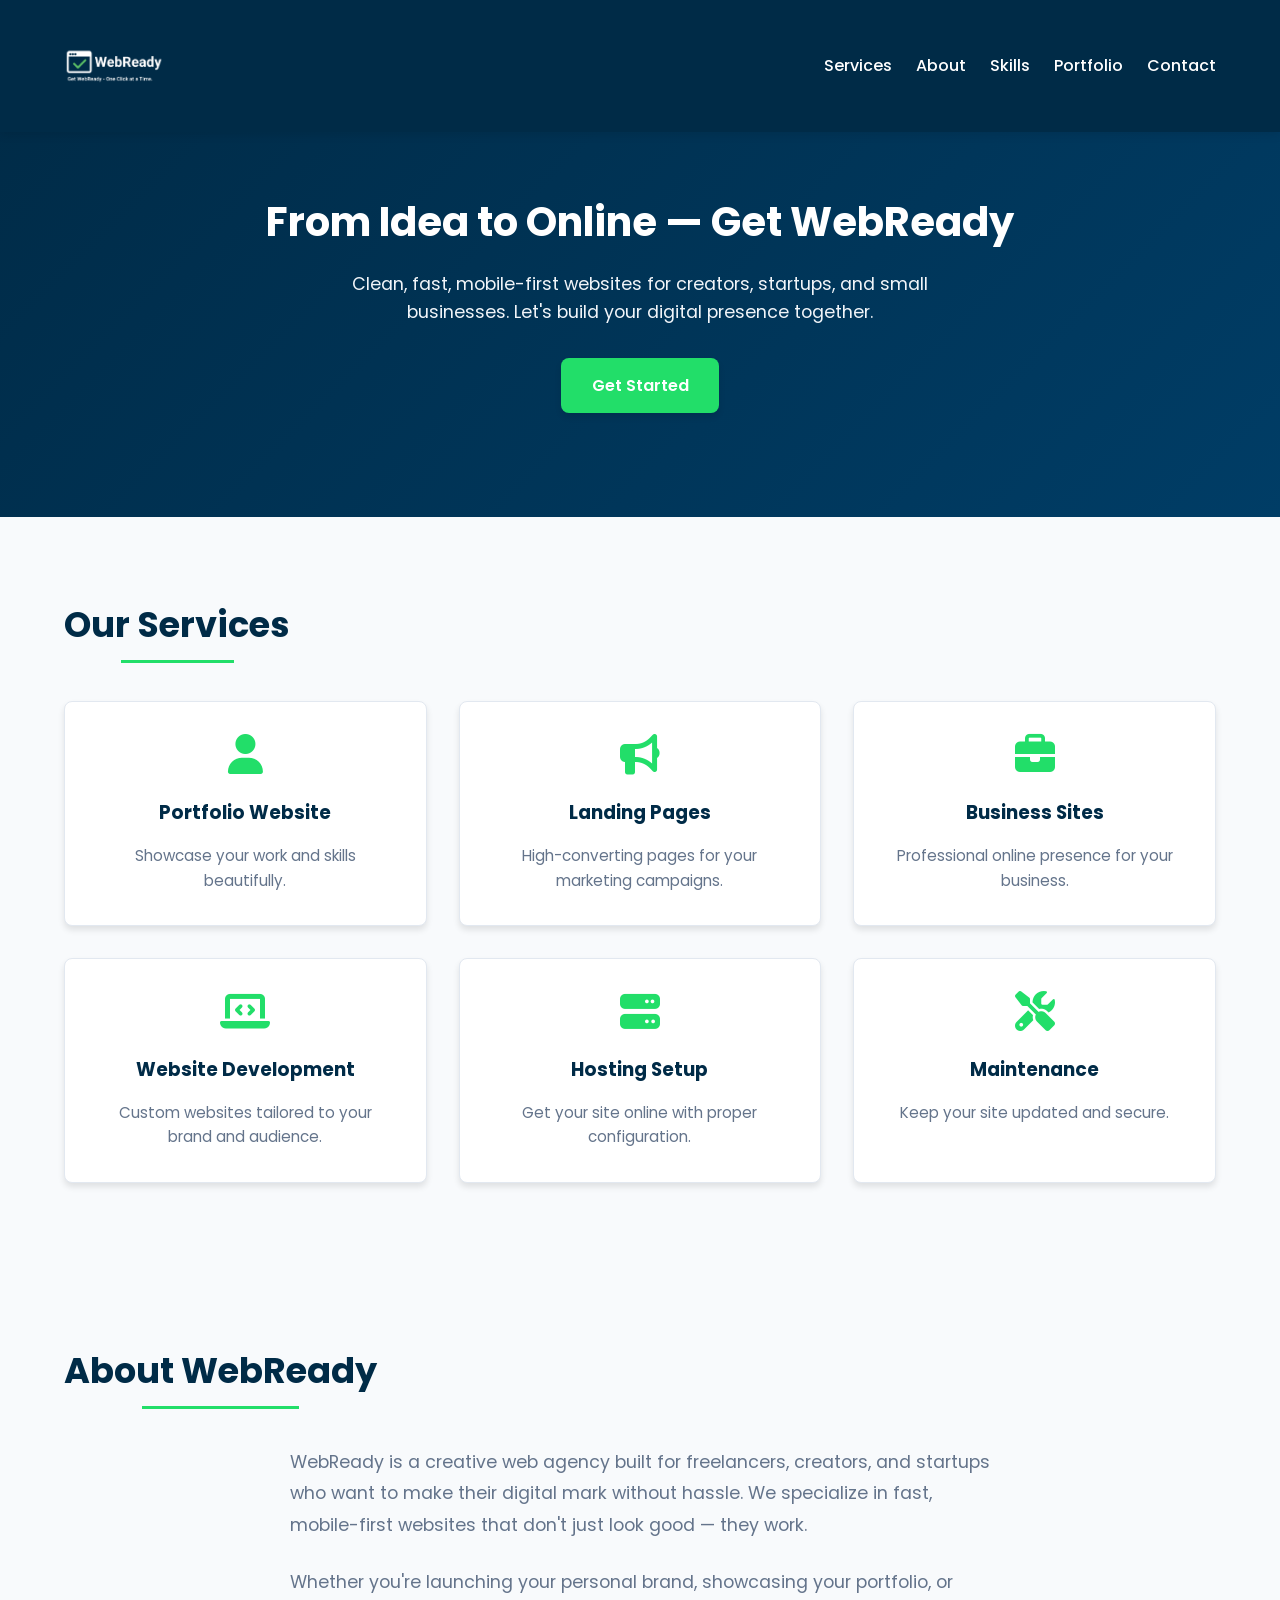
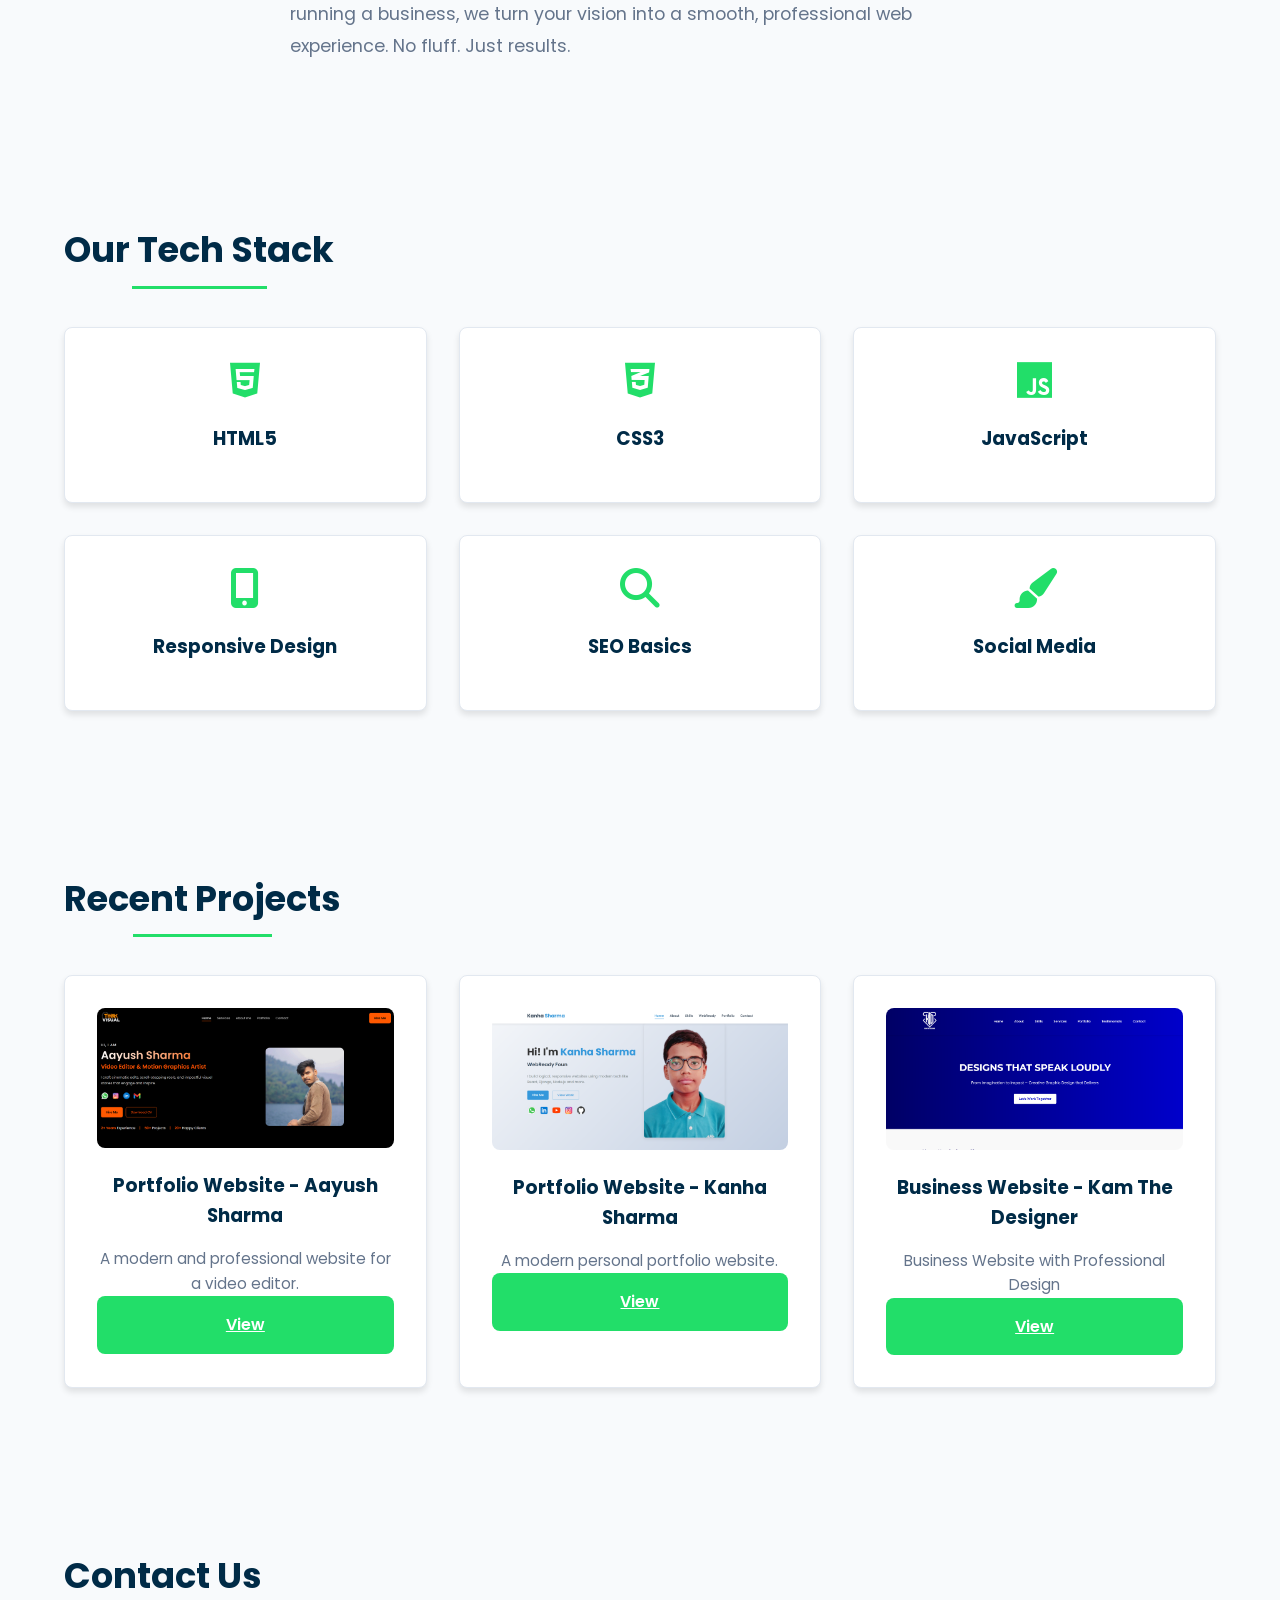
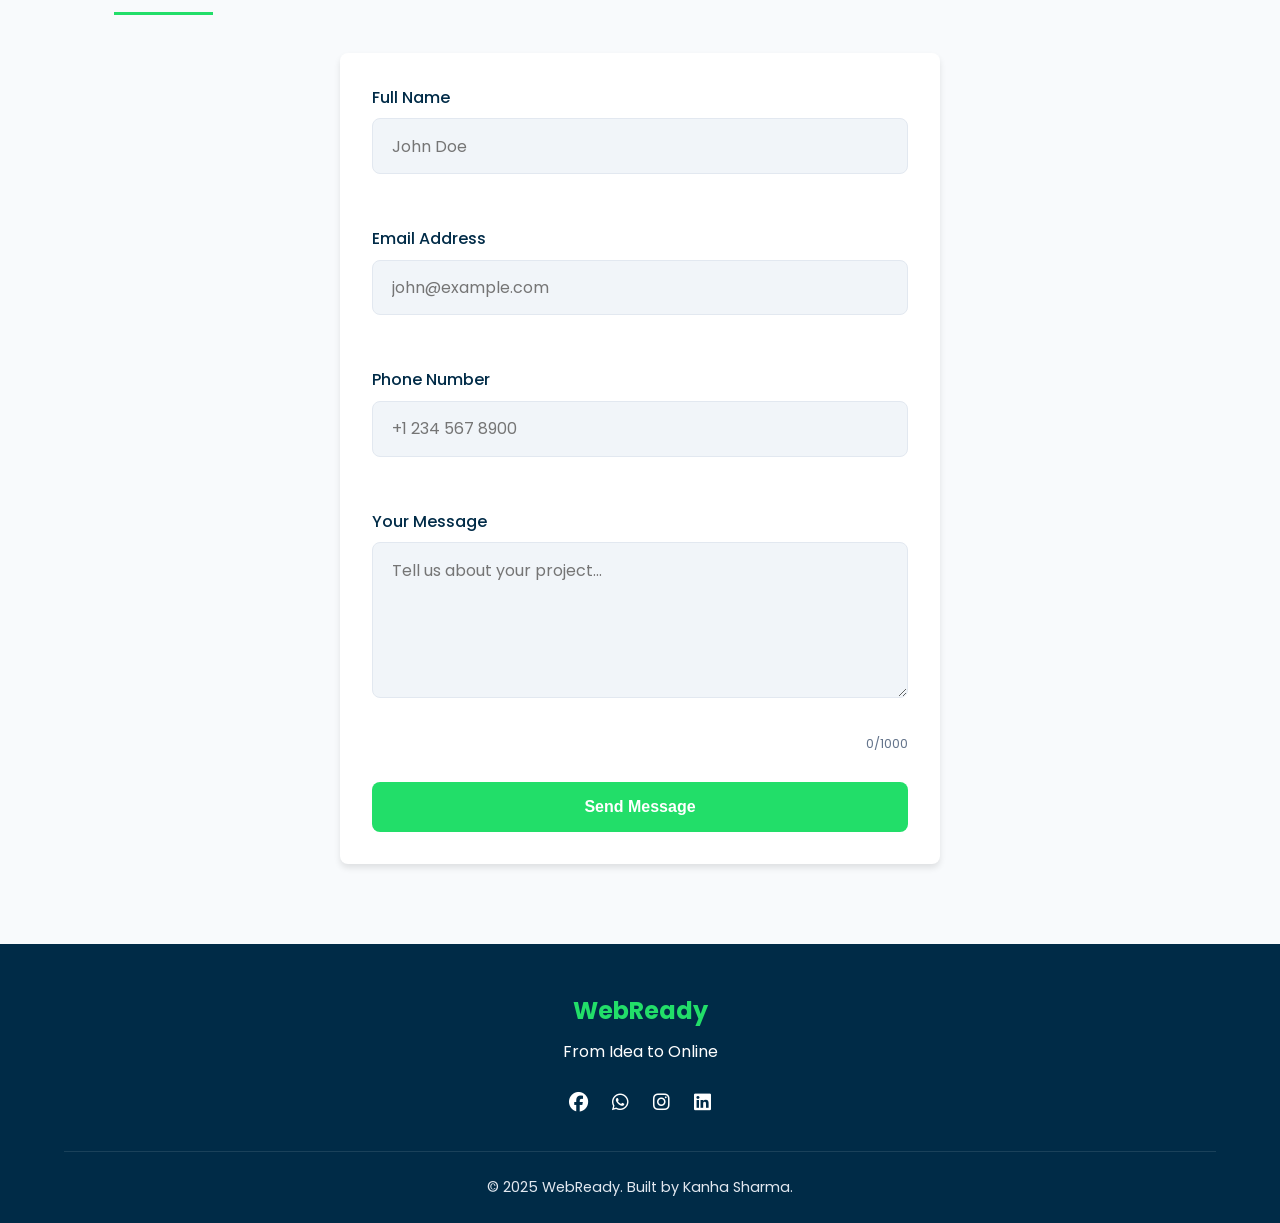
==== commit 4c35d7f1: "Add files via upload" ====
--- a/index.html
+++ b/index.html
@@ -2,525 +2,268 @@
 <html lang="en">
 
 <head>
+  <!-- Basic Meta Tags -->
   <meta charset="UTF-8" />
   <meta name="viewport" content="width=device-width, initial-scale=1.0" />
-  <title>WebReady – Clean & Fast Websites for Creators & Startups</title>
-
-  <!-- Preload critical resources -->
-  <link rel="preload" href="style.css" as="style">
-  <link rel="preload" href="main.js" as="script">
-
-  <!-- Primary Meta Tags -->
-  <meta name="title" content="WebReady – From Idea to Online" />
-  <meta name="description"
-    content="We help creators & startups get online fast with modern, mobile-first websites. Clean design, solid code, and quick delivery. Get WebReady today!" />
-
-  <!-- Open Graph / Facebook -->
+  <meta http-equiv="X-UA-Compatible" content="IE=edge" />
+  <meta name="description" content="WebReady builds clean, fast, mobile-first websites for creators, startups, and small businesses. Get online with expert help and modern design." />
+  <meta name="keywords" content="Web Design, Portfolio Websites, Business Sites, Web Development, Responsive Design, SEO Ready, WebReady, Kanha Sharma" />
+  <meta name="author" content="Kanha Sharma" />
+  <meta name="robots" content="index, follow" />
+  <link rel="canonical" href="https://webready.agency/" />
+
+  <!-- Title -->
+  <title>WebReady – From Idea to Online</title>
+
+  <!-- Favicon -->
+  <link rel="icon" href="WebReady-Logo-Design-Favicon.png" type="image/x-icon" />
+
+  <!-- Fonts & Icons -->
+  <link rel="preconnect" href="https://fonts.googleapis.com" />
+  <link rel="preconnect" href="https://fonts.gstatic.com" crossorigin />
+  <link href="https://fonts.googleapis.com/css2?family=Poppins:wght@400;500;600;700&display=swap" rel="stylesheet" />
+  <link rel="stylesheet" href="https://cdnjs.cloudflare.com/ajax/libs/font-awesome/6.4.0/css/all.min.css" />
+
+  <!-- Stylesheet -->
+  <link rel="stylesheet" href="style.css" />
+
+  <!-- Open Graph (for social media sharing) -->
+  <meta property="og:title" content="WebReady – From Idea to Online" />
+  <meta property="og:description" content="Clean, modern websites for creators, startups, and small businesses." />
+  <meta property="og:image" content="https://webready.agency/og-preview.png" />
+  <meta property="og:url" content="https://businesswebready" />
   <meta property="og:type" content="website" />
-  <meta property="og:url" content="https://your-website-url.com/" />
-  <meta property="og:title" content="WebReady – From Idea to Online" />
-  <meta property="og:description"
-    content="Mobile-first websites for creators, freelancers & small businesses. Built to convert. Let's get you WebReady." />
-  <meta property="og:image" content="https://your-website-url.com/WebReady%20Logo%20Design.png" />
-
-  <!-- Twitter -->
-  <meta property="twitter:card" content="summary_large_image" />
-  <meta property="twitter:url" content="https://your-website-url.com/" />
-  <meta property="twitter:title" content="WebReady – From Idea to Online" />
-  <meta property="twitter:description"
-    content="Fast, clean, and responsive websites for creators and startups. Founded by Kanha Sharma." />
-  <meta property="twitter:image" content="https://your-website-url.com/WebReady%20Logo%20Design.png" />
-
-  <!-- Favicon -->
-  <link rel="icon" type="image/png" href="WebReady Logo Design (1).png" alt="WebReady Logo" />
-
-  <!-- Google Fonts -->
-  <link rel="preconnect" href="https://fonts.googleapis.com" />
-  <link href="https://fonts.googleapis.com/css2?family=Poppins:wght@400;500;600;700&display=swap" rel="stylesheet">
-
-  <!-- Styles -->
-  <link rel="stylesheet" href="style.css" />
+
+  <!-- Twitter Card -->
+  <meta name="twitter:card" content="summary_large_image" />
+  <meta name="twitter:title" content="WebReady – From Idea to Online" />
+  <meta name="twitter:description" content="Mobile-first websites designed for creators, freelancers, and startups." />
+  <meta name="twitter:image" content="https://webready.agency/WebReady-Logo-Design-Favicon.png" />
 </head>
 
+
 <body>
-  <!-- Navigation -->
-  <header class="navbar">
-    <div class="container">
-      <div class="logo">
-        <a href="#hero" aria-label="WebReady Home"><img src="WebReady Logo Design (1).png" alt="WebReady Logo"
-            width="119" height="119"></a>
-      </div>
-
-      <nav aria-label="Main navigation">
-        <ul class="nav-links">
-          <li><a href="#hero" class="nav-link">Home</a></li>
-          <li><a href="#about-webready" class="nav-link">About Us</a></li>
-          <li><a href="#skills" class="nav-link">Our Skills</a></li>
-          <li><a href="#services" class="nav-link">Services</a></li>
-          <!-- <li><a href="#team" class="nav-link">Team</a></li> -->
-          <li><a href="#portfolio" class="nav-link">Portfolio</a></li>
-          <li><a href="#contact" class="nav-link">Contact</a></li>
-        </ul>
-        <button class="menu-toggle" id="menu-toggle" aria-label="Mobile menu toggle"
-          aria-expanded="false">&#9776;</button>
-      </nav>
-    </div>
-  </header>
-
-  <!-- Hero Section -->
-  <section class="hero" id="hero">
-    <div class="container">
-      <h1>From Idea to Online - Get WebReady</h1>
-      <p class="hero-subtitle">Fast, clean, mobile-first websites for creators & startups that convert visitors into
-        customers.</p>
-      <div class="hero-cta">
-        <a href="#contact" class="btn btn-primary">
-          Get Your Free Quote Today
-        </a>
-        <a href="#portfolio" class="btn btn-secondary">
-          See Our Work
-        </a>
-      </div>
-    </div>
-  </section>
-
-  <!-- Trust Indicators -->
-  <section class="trust-indicators">
-    <div class="container">
-      <div class="trust-item">
-        <span class="trust-number">25+</span>
-        <span class="trust-label">Projects Completed</span>
-      </div>
-      <div class="trust-item">
-        <span class="trust-number">100%</span>
-        <span class="trust-label">Client Satisfaction</span>
-      </div>
-      <div class="trust-item">
-        <span class="trust-number">4-6</span>
-        <span class="trust-label">Days Delivery</span>
-      </div>
-    </div>
-  </section>
-
-  <!-- About Us - WebReady -->
-  <section class="about-webready" id="about-webready">
-    <div class="container">
-      <h2 class="section-title">About WebReady</h2>
-      <p class="section-subtitle">Helping you go from Idea to Online</p>
-      <div class="about-webready-content">
-        <p>
-          WebReady is a creative web agency built for freelancers, creators, and startups who want to make their digital
-          mark without hassle. We specialize in fast, mobile-first websites that don't just look good — they work.
-        </p>
-        <p>
-          Whether you're launching your personal brand, showcasing your portfolio, or running a business, we turn your
-          vision into a smooth, professional web experience. No fluff. Just results.
-        </p>
-        <p>
-          Founded by <strong>Kanha Sharma</strong>, WebReady blends youthful energy with clean code and strategic
-          design. Let's get your ideas online — the WebReady way.
-        </p>
-      </div>
-    </div>
-  </section>
-
-  <!-- Our Skills Section -->
-  <section class="our-skills" id="skills">
-    <div class="container">
-      <h2 class="section-title">Our Expertise</h2>
-      <p class="section-subtitle">What we're great at</p>
-      <div class="skills-grid">
-        <!-- Skill cards remain the same but with better semantics -->
-        <div class="skill-card" tabindex="0">
-          <div class="skill-icon"><img width="32" height="32"
-              src="https://img.icons8.com/external-outline-black-m-oki-orlando/32/external-front-end-developer-web-development-outline-outline-black-m-oki-orlando.png"
-              alt="Frontend development icon" /></div>
-          <h3>Frontend Development</h3>
-          <!-- <p class="skill-description">Beautiful, responsive interfaces that work on any device</p> -->
-        </div>
-        <div class="skill-card" tabindex="0">
-          <div class="skill-icon"><img width="32" height="32"
-              src="https://img.icons8.com/external-outline-black-m-oki-orlando/32/external-front-end-developer-web-development-outline-outline-black-m-oki-orlando.png"
-              alt="Frontend development icon" /></div>
-          <h3>Backend Development</h3>
-          <!-- <p class="skill-description">Beautiful, responsive interfaces that work on any device</p> -->
-        </div>
-        <div class="skill-card" tabindex="0">
-          <div class="skill-icon"><img width="32" height="32"
-              src="https://img.icons8.com/external-outline-black-m-oki-orlando/32/external-front-end-developer-web-development-outline-outline-black-m-oki-orlando.png"
-              alt="Frontend development icon" /></div>
-          <h3>Frontend Development</h3>
-          <!-- <p class="skill-description">Beautiful, responsive interfaces that work on any device</p> -->
-        </div>
-        <div class="skill-card" tabindex="0">
-          <div class="skill-icon"><img width="32" height="32"
-              src="https://img.icons8.com/external-outline-black-m-oki-orlando/32/external-front-end-developer-web-development-outline-outline-black-m-oki-orlando.png"
-              alt="Frontend development icon" /></div>
-          <h3>Working on Database</h3>
-          <!-- <p class="skill-description">Beautiful, responsive interfaces that work on any device</p> -->
-        </div>
-        <div class="skill-card" tabindex="0">
-          <div class="skill-icon"><img width="32" height="32"
-              src="https://img.icons8.com/external-outline-black-m-oki-orlando/32/external-front-end-developer-web-development-outline-outline-black-m-oki-orlando.png"
-              alt="Frontend development icon" /></div>
-          <h3>Working on APIs</h3>
-          <!-- <p class="skill-description">Beautiful, responsive interfaces that work on any device</p> -->
-        </div>
-        <div class="skill-card" tabindex="0">
-          <div class="skill-icon"><img width="32" height="32"
-              src="https://img.icons8.com/external-outline-black-m-oki-orlando/32/external-front-end-developer-web-development-outline-outline-black-m-oki-orlando.png"
-              alt="Frontend development icon" /></div>
-          <h3>Testing Websites</h3>
-          <!-- <p class="skill-description">Beautiful, responsive interfaces that work on any device</p> -->
-        </div>
-        <div class="skill-card" tabindex="0">
-          <div class="skill-icon"><img width="32" height="32"
-              src="https://img.icons8.com/external-outline-black-m-oki-orlando/32/external-front-end-developer-web-development-outline-outline-black-m-oki-orlando.png"
-              alt="Frontend development icon" /></div>
-          <h3>Hosting Setup</h3>
-          <!-- <p class="skill-description">Beautiful, responsive interfaces that work on any device</p> -->
-        </div>
-        <div class="skill-card" tabindex="0">
-          <div class="skill-icon"><img width="32" height="32"
-              src="https://img.icons8.com/external-outline-black-m-oki-orlando/32/external-front-end-developer-web-development-outline-outline-black-m-oki-orlando.png"
-              alt="Frontend development icon" /></div>
-          <h3>Website Maintain</h3>
-          <!-- <p class="skill-description">Beautiful, responsive interfaces that work on any device</p> -->
-        </div>
-        <!-- Other skill cards follow same pattern -->
-      </div>
-    </div>
-  </section>
-
-  <!-- Services Section -->
-  <section class="services" id="services">
-    <div class="container">
-      <h2 class="section-title">Our Services</h2>
-      <p class="section-subtitle">Tailored solutions for your needs</p>
-      <div class="services-grid">
-        <!-- Service cards remain but with enhanced content -->
-        <div class="service-card" tabindex="0">
-          <div class="service-icon"><img width="80" height="80" src="https://img.icons8.com/dotty/80/portfolio.png"
-              alt="portfolio" /></div>
-          <h3>Portfolio Websites</h3>
-          <p>Showcase your work with elegant, professional portfolios that highlight your talent.</p>
-          <a href="#contact" class="service-link">Get Started →</a>
-        </div>
-        <!-- Other service cards follow same pattern -->
-        <div class="service-card" tabindex="0">
-          <div class="service-icon"><img width="50" height="50" src="https://img.icons8.com/ios/50/business-goal.png"
-              alt="business-goal" /></div>
-          <h3>Business Websites</h3>
-          <p>Full websites for startups or local brands — built to grow with your business.</p>
-          <a href="#contact" class="service-link">Get Started →</a>
-        </div>
-        <div class="service-card" tabindex="0">
-          <div class="service-icon"><img width="50" height="50"
-              src="https://img.icons8.com/ios-filled/50/web-design.png" alt="web-design" /></div>
-          <h3>Landing Pages</h3>
-          <p>High-converting landing pages designed for product launches or promotions.</p>
-          <a href="#contact" class="service-link">Get Started →</a>
-        </div>
-        <div class="service-card" tabindex="0">
-          <div class="service-icon"><img width="50" height="50" src="https://img.icons8.com/ios/50/virtual-machine2.png"
-              alt="virtual-machine2" /></div>
-          <h3>Hosting Setup</h3>
-          <p>We’ll set up your domain, hosting, and SSL — ready to go live.</p>
-          <a href="#contact" class="service-link">Get Started →</a>
-        </div>
-        <div class="service-card" tabindex="0">
-          <div class="service-icon"><img width="64" height="64"
-              src="https://img.icons8.com/pastel-glyph/64/website--v2.png" alt="website--v2" /></div>
-          <h3>Website Maintenance</h3>
-          <p>Ongoing support for updates, bug fixes, and performance improvements.</p>
-          <a href="#contact" class="service-link">Get Started →</a>
-        </div>
-        <div class="service-card" tabindex="0">
-          <div class="service-icon"><img width="64" height="64"
-              src="https://img.icons8.com/pastel-glyph/64/fast-delivery--v1.png" alt="fast-delivery--v1" /></div>
-          <h3>Fast Delivery</h3>
-          <p>Quick turnaround with quality — we build fast, launch faster, and never compromise on design or
-            performance.</p>
-          <a href="#contact" class="service-link">Get Started →</a>
-        </div>
-      </div>
-    </div>
-  </section>
-
-  <!-- Testimonials -->
-  <section class="testimonials">
-    <div class="container">
-      <h2 class="section-title">Testimonials</h2>
-      <div class="testimonial-slider">
-        <div class="testimonial">
-          <p class="testimonial-text">"WebReady delivered my website faster than expected, and it's helped me land 3 new
-            clients already!"</p>
-          <p class="testimonial-author">- Aayush, Video Editor</p>
-        </div>
-      </div>
-    </div>
-  </section>
-
-  <!-- Our Team Section -->
-  <!-- <section class="team-section" id="team">
-    <div class="container">
-      <div class="section-header">
-        <h2 class="section-title">Meet Our Team</h2>
-        <p class="section-subtitle">The creative minds behind WebReady</p>
-      </div>
-
-      <div class="team-grid">
-        <div class="team-card">
-          <div class="team-card-inner">
-            <div class="team-image">
-              <img src="Kanha Sharma - Lead Developer.png" alt="Kanha Sharma, Lead Developer" loading="lazy" width="300"
-                height="300">
-              <div class="image-overlay"></div>
-            </div>
-            <div class="team-content">
-              <h3 class="member-name">Kanha Sharma</h3>
-              <p class="member-position">Lead Developer & Founder</p>
-              <p class="member-bio">With over 3 years of experience in web development, Kanha leads our technical team
-                and ensures every project meets the highest standards.</p>
-              <div class="team-cta">
-                <a href="https://kanhaprogrammer.github.io/kanha-portfolio/" class="btn btn-portfolio">View Portfolio</a>
-              </div>
-            </div>
-          </div>
-        </div>
-
-        <div class="team-card">
-          <div class="team-card-inner">
-            <div class="team-image">
-              <img src="Kamleshwar Sharma Image.jpg" alt="Kamleshwar Sharma, Graphics Designer" loading="lazy"
-                width="300" height="300">
-              <div class="image-overlay"></div>
-            </div>
-            <div class="team-content">
-              <h3 class="member-name">Kamleshwar Sharma</h3>
-              <p class="member-position">Graphics Designer & Director</p>
-              <p class="member-bio">Specializing in graphic design with 12+ years experience creating impactful visual
-                content and marketing materials.</p>
-              <div class="team-cta">
-                <a href="https://kam-the-designer.github.io/kam-the-designer/" class="btn btn-portfolio">View Portfolio</a>
-              </div>
-            </div>
-          </div>
-        </div>
-
-        <div class="team-card">
-          <div class="team-card-inner">
-            <div class="team-image">
-              <img src="Ansh Chauchan.jpg" alt="Ansh Chauchan, Full Stack Developer" loading="lazy" width="300"
-                height="300">
-              <div class="image-overlay"></div>
-            </div>
-            <div class="team-content">
-              <h3 class="member-name">Ansh Chauchan</h3>
-              <p class="member-position">Full Stack Developer & CEO</p>
-              <p class="member-bio">Transforms designs into pixel-perfect, responsive websites with clean, efficient
-                code and modern frameworks.</p>
-              <div class="team-cta">
-                <a href="#portfolio" class="btn btn-portfolio">View Portfolio</a>
-              </div>
-            </div>
-          </div>
-        </div>
-      </div>
-    </div>
-  </section> -->
-
-  <!-- Portfolio Section -->
-  <section class="portfolio" id="portfolio">
-    <div class="container">
-      <h2 class="section-title">Our Recent Work</h2>
-      <p class="section-subtitle">See what we've been building</p>
-      <div class="portfolio-grid">
-        <!-- Portfolio items remain but with enhanced semantics -->
-        <article class="portfolio-item" tabindex="0">
-          <img src="Aayush-Portfolio.png" alt="Aayush Portfolio Website" loading="lazy">
-          <h3>Aayush Sharma - Personal Portfolio</h3>
-          <h4>Video Editor</h4>
-          <p>Created a stunning portfolio for a professional video editor showcasing his creative projects and services,
-            helping him attract higher-quality clients.</p>
-          <a href="https://kanhaprogrammer.github.io/Aayush-Portfolio---My-Project/" class="portfolio-link">View Project →</a>
-        </article>
-
-        <!-- Other portfolio items follow same pattern -->
-        <article class="portfolio-item" tabindex="0">
-          <img src="Kanha-Portfolio.png" alt="Kanha Portfolio Website" loading="lazy">
-          <h3>Kanha Sharma - Personal Portfolio</h3>
-          <h4>Full Stack Web Developer</h4>
-          <p>Created a stunning portfolio for a professional video editor showcasing his creative projects and services,
-            helping him attract higher-quality clients.</p>
-          <a href="https://kanhaprogrammer.github.io/kanha-portfolio/" class="portfolio-link">View Project →</a>
-        </article>
-
-        <article class="portfolio-item" tabindex="0">
-          <img src="Kam_the_Designer- Website.png" alt="Kam Business Website" loading="lazy">
-          <h3>Kam the Designer - Business Website</h3>
-          <h4>Think Visual - Video Editor</h4>
-          <p>Created a stunning portfolio for a professional video editor showcasing his creative projects and services,
-            helping him attract higher-quality clients.</p>
-          <a href="https://kam-the-designer.github.io/kam-the-designer/" class="portfolio-link">View Project →</a>
-        </article>
-
-        <article class="portfolio-item" tabindex="0">
-          <img src="WebReady-Website.png" alt="WebReady Business Website" loading="lazy">
-          <h3>WebReady Business Website</h3>
-          <h4>Web Developer</h4>
-          <p>Created a stunning portfolio for a professional video editor showcasing his creative projects and services,
-            helping him attract higher-quality clients.</p>
-          <a href="https://businesswebready.github.io/WebReady/" class="portfolio-link">View Project →</a>
-        </article>
-
-        <article class="portfolio-item" tabindex="0">
-          <img src="Calculator.png" alt="Calculator" loading="lazy">
-          <h3>Calculator</h3>
-          <h4>Project</h4>
-          <p>Created a stunning portfolio for a professional video editor showcasing his creative projects and services,
-            helping him attract higher-quality clients.</p>
-          <a href="https://kanhaprogrammer.github.io/Calculator/" class="portfolio-link">View Project →</a>
-        </article>
-
-        <article class="portfolio-item" tabindex="0">
-          <img src="Music-Listener.png" alt="Music-Listener" loading="lazy">
-          <h3>Music Listener</h3>
-          <h4>Guru Randhawa - Project</h4>
-          <p>Created a stunning portfolio for a professional video editor showcasing his creative projects and services,
-            helping him attract higher-quality clients.</p>
-          <a href="https://kanhaprogrammer.github.io/Calculator/" class="portfolio-link">View Project →</a>
-        </article>
-
-      </div>
-    </div>
-  </section>
-
-  <!-- Contact Section -->
-  <section class="contact" id="contact">
-    <div class="container">
-      <h2 class="section-title">Ready to Get Started?</h2>
-      <p class="section-subtitle">Let's discuss your project</p>
-
-      <div class="contact-grid">
-        <form class="contact-form" action="https://formspree.io/f/mkgzordd" method="POST" id="contactForm">
-          <div class="form-group">
-            <label for="name">Your Name</label>
-            <input type="text" id="name" name="name" required placeholder="Enter your full name">
-            <span class="error-message" id="name-error"></span>
-          </div>
-
-          <div class="form-group">
-            <label for="email">Email Address</label>
-            <input type="email" id="email" name="email" required placeholder="Enter your email address">
-            <span class="error-message" id="email-error"></span>
-          </div>
-
-          <div class="form-group">
-            <label for="phone">Phone Number</label>
-            <input type="tel" id="phone" name="phone" required placeholder="Enter your phone number">
-            <span class="error-message" id="phone-error"></span>
-          </div>
-
-          <div class="form-group">
-            <label for="message">Message</label>
-            <textarea id="message" name="message" rows="5" required placeholder="Type your message here"></textarea>
-            <span class="error-message" id="message-error"></span>
-          </div>
-
-          <div class="form-status" id="form-status"></div>
-
-          <button type="submit" class="btn btn-primary" id="submit-btn">
-            <span class="btn-text">Send Message</span>
-            <span class="loading-spinner"></span>
-          </button>
-        </form>
-
-        <div class="contact-info">
-          <h3>Contact Information</h3>
-          <address>
-            <p><strong>Email:</strong> <a href="mailto:businesswebready@gmail.com">businesswebready@gmail.com</a></p>
-            <p><strong>Phone:</strong> <a href="tel:+919871072210">+91 98710 72210</a></p>
-            <p><strong>Location:</strong> Remote (India)</p>
-          </address>
-
-          <div class="contact-social">
-            <p class="social-title">Connect With Us</p>
-            <div class="social-links">
-              <a href="https://www.linkedin.com/company/web-ready-agency/posts/?feedView=all" target="_blank"
-                rel="noopener noreferrer" aria-label="Visit our LinkedIn page">
-                <img width="40" height="40" src="https://img.icons8.com/color/48/linkedin.png" alt="LinkedIn"
-                  class="social-icon" loading="lazy">
-                <span class="social-tooltip">LinkedIn</span>
-              </a>
-
-              <a href="https://www.instagram.com/businesswebready/" target="_blank" rel="noopener noreferrer"
-                aria-label="Visit our Instagram page">
-                <img width="40" height="40" src="https://img.icons8.com/fluency/48/instagram-new.png" alt="Instagram"
-                  class="social-icon" loading="lazy">
-                <span class="social-tooltip">Instagram</span>
-              </a>
-
-              <a href="https://www.facebook.com/profile.php?id=61578298170309" target="_blank" rel="noopener noreferrer"
-                aria-label="Visit our Facebook page">
-                <img width="40" height="40" src="https://img.icons8.com/color/48/facebook-new.png" alt="Facebook"
-                  class="social-icon" loading="lazy">
-                <span class="social-tooltip">Facebook</span>
-              </a>
-            </div>
-          </div>
-          <!-- Add social media links here -->
-        </div>
-      </div>
-    </div>
-    </div>
-  </section>
-
-  <!-- FAQ Section -->
-  <section class="faq">
-    <div class="container">
-      <h2 class="section-title">Frequently Asked Questions</h2>
-      <div class="faq-grid">
-        <details class="faq-item">
-          <summary>How long does it take to build a website?</summary>
-          <p>Most projects are completed within 4-6 business days, depending on complexity.</p>
-        </details>
-        <!-- Other FAQ items -->
-      </div>
-    </div>
-  </section>
-
-  <footer class="footer">
-    <div class="container">
-      <div class="footer-grid">
-        <div class="footer-brand">
-          <img src="WebReady Logo Design (1).png" alt="WebReady Logo" width="100">
-          <p>From Idea to Online</p>
-        </div>
-        <nav class="footer-nav">
-          <h3>Quick Links</h3>
-          <ul>
-            <li><a href="#services">Services</a></li>
-            <li><a href="#portfolio">Portfolio</a></li>
-            <li><a href="#about">About</a></li>
-            <li><a href="#contact">Contact</a></li>
-          </ul>
-        </nav>
-        <div class="footer-contact">
-          <h3>Get in Touch</h3>
-          <address>
-            <a href="mailto:businesswebready@gmail.com">businesswebready@gmail.com</a>
-          </address>
-        </div>
-      </div>
-      <div class="footer-bottom">
-        <p>&copy; 2025 WebReady. All rights reserved.</p>
-        <p>Made with ♥ by Kanha Sharma</p>
-      </div>
-    </div>
-  </footer>
-
-  <script src="main.js"></script>
+
+    <header class="fade-in">
+        <div class="container">
+            <h1 class="logo">
+                <a href="#hero">
+                    <img src="WebReady-Logo-Design.png" alt="WebReady Logo" />
+                </a>
+            </h1>
+
+            <nav class="nav-links" id="nav-links">
+                <a href="#services">Services</a>
+                <a href="#about">About</a>
+                <a href="#skills">Skills</a>
+                <a href="#portfolio">Portfolio</a>
+                <a href="#contact">Contact</a>
+            </nav>
+            <div class="hamburger" id="hamburger" aria-label="Menu" aria-expanded="false">
+                <span></span>
+                <span></span>
+                <span></span>
+            </div>
+        </div>
+    </header>
+
+    <section class="hero slide-in" id="hero">
+        <div class="container">
+            <h2>From Idea to Online — Get WebReady</h2>
+            <p>Clean, fast, mobile-first websites for creators, startups, and small businesses. Let's build your digital
+                presence together.</p>
+            <a href="#contact" class="cta-button-top">Get Started</a>
+        </div>
+    </section>
+
+    <main>
+        <section class="section" id="services">
+            <div class="container">
+                <h2>Our Services</h2>
+                <div class="grid services">
+                    <div class="card">
+                        <i class="fas fa-user"></i>
+                        <h3>Portfolio Website</h3>
+                        <p>Showcase your work and skills beautifully.</p>
+                    </div>
+                    <div class="card">
+                        <i class="fas fa-bullhorn"></i>
+                        <h3>Landing Pages</h3>
+                        <p>High-converting pages for your marketing campaigns.</p>
+                    </div>
+                    <div class="card">
+                        <i class="fas fa-briefcase"></i>
+                        <h3>Business Sites</h3>
+                        <p>Professional online presence for your business.</p>
+                    </div>
+                    <div class="card">
+                        <i class="fas fa-laptop-code"></i>
+                        <h3>Website Development</h3>
+                        <p>Custom websites tailored to your brand and audience.</p>
+                    </div>
+                    <div class="card">
+                        <i class="fas fa-server"></i>
+                        <h3>Hosting Setup</h3>
+                        <p>Get your site online with proper configuration.</p>
+                    </div>
+                    <div class="card">
+                        <i class="fas fa-tools"></i>
+                        <h3>Maintenance</h3>
+                        <p>Keep your site updated and secure.</p>
+                    </div>
+                </div>
+            </div>
+        </section>
+
+        <section class="section about" id="about">
+            <div class="container">
+                <h2>About WebReady</h2>
+                <p>WebReady is a creative web agency built for freelancers, creators, and startups who want to make
+                    their digital mark without hassle. We specialize in fast, mobile-first websites that don't just look
+                    good — they work.</p>
+                <br>
+                <p>
+                    Whether you're launching your personal brand, showcasing your portfolio, or running a business, we
+                    turn your vision into a smooth, professional web experience. No fluff. Just results.</p>
+            </div>
+        </section>
+
+        <section class="section" id="skills">
+            <div class="container">
+                <h2>Our Tech Stack</h2>
+                <div class="grid skills">
+                    <div class="card">
+                        <i class="fab fa-html5"></i>
+                        <h3>HTML5</h3>
+                    </div>
+                    <div class="card">
+                        <i class="fab fa-css3-alt"></i>
+                        <h3>CSS3</h3>
+                    </div>
+                    <div class="card">
+                        <i class="fab fa-js"></i>
+                        <h3>JavaScript</h3>
+                    </div>
+                    <div class="card">
+                        <i class="fas fa-mobile-alt"></i>
+                        <h3>Responsive Design</h3>
+                    </div>
+                    <div class="card">
+                        <i class="fas fa-search"></i>
+                        <h3>SEO Basics</h3>
+                    </div>
+                    <div class="card">
+                        <i class="fas fa-paint-brush"></i>
+                        <h3>Social Media</h3>
+                    </div>
+                </div>
+            </div>
+        </section>
+
+        <section class="section" id="portfolio">
+            <div class="container">
+                <h2>Recent Projects</h2>
+                <div class="grid portfolio">
+                    <div class="card">
+                        <img src="Aayush-Portfolio.png" alt="Portfolio Site for Creator" loading="lazy">
+                        <h3>Portfolio Website - Aayush Sharma</h3>
+                        <p>A modern and professional website for a video editor.</p>
+                        <a href="https://kanhaprogrammer.github.io/Aayush-Portfolio---My-Project/"
+                            class="cta-button">View</a>
+                    </div>
+                    <div class="card">
+                        <img src="Kanha-Portfolio.png" alt="Startup Landing Page" loading="lazy">
+                        <h3>Portfolio Website - Kanha Sharma</h3>
+                        <p>A modern personal portfolio website.</p>
+                        <a href="https://kanhaprogrammer.github.io/kanha-portfolio/" class="cta-button">View</a>
+                    </div>
+                    <div class="card">
+                        <img src="Kam_the_Designer- Website.png" alt="Business Site for Local Brand" loading="lazy">
+                        <h3>Business Website - Kam The Designer</h3>
+                        <p>Business Website with Professional Design</p>
+                        <a href="https://kam-the-designer.github.io/kam-the-designer/" class="cta-button">View</a>
+                    </div>
+                </div>
+            </div>
+        </section>
+
+        <section class="section contact" id="contact">
+            <div class="container">
+                <h2>Contact Us</h2>
+                <form class="contact-form" action="https://formspree.io/f/xrbknvlk" method="POST" id="contactForm"
+                    novalidate>
+                    <!-- Name -->
+                    <div class="form-group">
+                        <label for="name" class="form-label">Full Name</label>
+                        <input type="text" name="name" id="name" class="form-control" placeholder="John Doe" required
+                            minlength="2" maxlength="100" />
+                        <div class="form-error" id="name-error"></div>
+                    </div>
+
+                    <!-- Email -->
+                    <div class="form-group">
+                        <label for="email" class="form-label">Email Address</label>
+                        <input type="email" name="email" id="email" class="form-control" placeholder="john@example.com"
+                            required pattern="[a-z0-9._%+-]+@[a-z0-9.-]+\.[a-z]{2,}$" />
+                        <div class="form-error" id="email-error"></div>
+                    </div>
+
+                    <!-- Phone (Optional) -->
+                    <div class="form-group">
+                        <label for="phone" class="form-label">Phone Number <span
+                                class="optional"></span></label>
+                        <input type="tel" name="phone" id="phone" class="form-control" placeholder="+1 234 567 8900" required
+                            pattern="^(\+?\d{1,3}[- ]?)?\d{10}$" />
+                        <div class="form-error" id="phone-error"></div>
+                    </div>
+
+                    <!-- Message -->
+                    <div class="form-group">
+                        <label for="message" class="form-label">Your Message</label>
+                        <textarea name="message" id="message" class="form-control"
+                            placeholder="Tell us about your project..." rows="5"minlength="10"
+                            maxlength="1000"></textarea>
+                        <div class="form-error" id="message-error"></div>
+                        <div class="character-count"><span id="message-counter">0</span>/1000</div>
+                    </div>
+
+                    <!-- Submit Button -->
+                    <div class="form-footer">
+                        <button type="submit" class="cta-button" id="submitBtn" aria-live="polite">
+                            <span class="btn-text">Send Message</span>
+                            <span class="loading-spinner" aria-hidden="true"></span>
+                        </button>
+                    </div>
+                </form>
+            </div>
+        </section>
+
+        </div>
+        </section>
+    </main>
+
+    <footer>
+        <div class="container">
+            <div class="footer-content">
+                <div class="footer-logo">
+                    <h2>WebReady</h2>
+                    <p>From Idea to Online</p>
+                </div>
+                <div class="social-links">
+                    <a href="https://www.facebook.com/profile.php?id=61578298170309" aria-label="Facebook"><i
+                            class="fab fa-facebook"></i></a>
+                    <a href="https://wa.me/919871072210" aria-label="Twitter"><i class="fab fa-whatsapp"></i></a>
+                    <a href="https://www.instagram.com/businesswebready/" aria-label="Instagram"><i
+                            class="fab fa-instagram"></i></a>
+                    <a href="https://www.linkedin.com/company/web-ready-agency" aria-label="LinkedIn"><i
+                            class="fab fa-linkedin"></i></a>
+                </div>
+            </div>
+            <p class="copyright">&copy; 2025 WebReady. Built by Kanha Sharma.</p>
+        </div>
+    </footer>
+
+    <script src="script.js" defer></script>
 </body>
 
 </html>
--- a/style.css
+++ b/style.css
@@ -1,18 +1,16 @@
-/* Base Styles & Variables */
 :root {
-  --primary: #2563eb;
-  --primary-dark: #1d4ed8;
-  --secondary: #f59e0b;
+  --primary: #22de69;
+  --primary-dark: #1ac959;
+  --secondary: #002b47;
+  --secondary-light: #003d66;
+  --bg: #f8fafc;
   --dark: #1e293b;
-  --light: #f8fafc;
   --gray: #64748b;
   --light-gray: #e2e8f0;
-  --success: #10b981;
-  --error: #ef4444;
-  --shadow-sm: 0 1px 2px 0 rgba(0, 0, 0, 0.05);
-  --shadow: 0 4px 6px -1px rgba(0, 0, 0, 0.1), 0 2px 4px -1px rgba(0, 0, 0, 0.06);
-  --shadow-md: 0 10px 15px -3px rgba(0, 0, 0, 0.1), 0 4px 6px -2px rgba(0, 0, 0, 0.05);
-  --shadow-lg: 0 20px 25px -5px rgba(0, 0, 0, 0.1), 0 10px 10px -5px rgba(0, 0, 0, 0.04);
+  --lighter-gray: #f1f5f9;
+  --font: 'Poppins', sans-serif;
+  --border-radius: 8px;
+  --box-shadow: 0 4px 6px rgba(0, 0, 0, 0.1);
   --transition: all 0.3s ease;
 }
 
@@ -27,25 +25,11 @@
 }
 
 body {
-  font-family: 'Poppins', sans-serif;
+  font-family: var(--font);
+  background: var(--bg);
+  color: var(--dark);
   line-height: 1.6;
-  color: var(--dark);
-  background-color: var(--light);
   overflow-x: hidden;
-}
-
-img {
-  max-width: 100%;
-  height: auto;
-}
-
-a {
-  text-decoration: none;
-  color: inherit;
-}
-
-ul {
-  list-style: none;
 }
 
 .container {
@@ -55,923 +39,547 @@
   padding: 0 1.5rem;
 }
 
-section {
-  padding: 5rem 0;
-}
-
-.section-title {
-  font-size: 2.5rem;
-  font-weight: 700;
-  margin-bottom: 1rem;
-  text-align: center;
-  color: var(--dark);
-}
-
-.section-subtitle {
-  font-size: 1.1rem;
-  color: var(--gray);
-  text-align: center;
-  margin-bottom: 3rem;
-}
-
-.btn {
-  display: inline-block;
-  padding: 0.8rem 1.8rem;
-  border-radius: 0.3rem;
-  font-weight: 500;
-  transition: var(--transition);
-  text-align: center;
-  cursor: pointer;
-}
-
-.btn-primary {
-  background-color: var(--primary);
-  color: white;
-  border: 2px solid var(--primary);
-}
-
-.btn-primary:hover {
-  background-color: var(--primary-dark);
-  transform: translateY(-2px);
-  box-shadow: var(--shadow);
-}
-
-.btn-secondary {
-  background-color: transparent;
-  color: var(--primary);
-  border: 2px solid var(--primary);
-}
-
-.btn-secondary:hover {
-  background-color: var(--primary);
-  color: white;
-  transform: translateY(-2px);
-  box-shadow: var(--shadow);
-}
-
-.btn-outline {
-  background-color: transparent;
-  color: var(--dark);
-  border: 2px solid var(--dark);
-}
-
-.btn-outline:hover {
-  background-color: var(--dark);
-  color: white;
-  transform: translateY(-2px);
-  box-shadow: var(--shadow);
-}
-
-/* Navigation */
-.navbar {
+/* Header Styles */
+header {
+  background: var(--secondary);
+  color: #fff;
+  padding: 1rem 0;
   position: fixed;
+  width: 100%;
   top: 0;
-  left: 0;
-  width: 100%;
-  padding: 1.5rem 0;
-  background-color: white;
-  box-shadow: var(--shadow-sm);
   z-index: 1000;
-  transition: var(--transition);
-}
-
-.navbar.scrolled {
-  padding: 1rem 0;
-  box-shadow: var(--shadow);
-}
-
-.navbar .container {
+  box-shadow: 0 2px 10px rgba(0, 0, 0, 0.1);
+  transition: var(--transition);
+}
+
+header.scrolled {
+  padding: 0.5rem 0;
+  background: rgba(0, 43, 71, 0.95);
+  backdrop-filter: blur(5px);
+}
+
+header .container {
   display: flex;
   justify-content: space-between;
   align-items: center;
 }
 
+header h1 {
+  font-size: 1.8rem;
+  color: var(--primary);
+}
+
+header h1 a {
+  color: inherit;
+  text-decoration: none;
+}
 .logo img {
-  height: 3rem;
+  height: 100px;
   width: auto;
-  transition: var(--transition);
-}
-
-.navbar.scrolled .logo img {
-  height: 2.5rem;
-}
-
+  display: block;
+}
+
+/* Navigation */
 .nav-links {
   display: flex;
-  gap: 2rem;
-}
-
-.nav-link {
+  gap: 1.5rem;
+}
+
+.nav-links a {
+  text-decoration: none;
+  color: #fff;
   font-weight: 500;
-  color: var(--dark);
   transition: var(--transition);
   position: relative;
 }
 
-.nav-link:hover {
+.nav-links a:hover {
   color: var(--primary);
 }
 
-.nav-link::after {
+.nav-links a::after {
   content: '';
   position: absolute;
-  bottom: -5px;
-  left: 0;
   width: 0;
   height: 2px;
+  bottom: -4px;
+  left: 0;
   background-color: var(--primary);
   transition: var(--transition);
 }
 
-.nav-link:hover::after {
-  width: 100%;
-}
-
-.menu-toggle {
-  display: none;
-  background: none;
-  border: none;
-  font-size: 1.5rem;
-  cursor: pointer;
-  color: var(--dark);
+.nav-links a:hover::after {
+  width: 100%;
 }
 
 /* Hero Section */
 .hero {
-  padding: 10rem 0 5rem;
-  background: linear-gradient(135deg, #f0f9ff 0%, #e0f2fe 100%);
+  padding: 8rem 0 6rem;
   text-align: center;
-}
-
-.hero h1 {
-  font-size: 3.5rem;
-  font-weight: 700;
+  background: linear-gradient(135deg, var(--secondary), var(--secondary-light));
+  color: #fff;
+  margin-top: 70px;
+}
+
+.hero h2 {
+  font-size: 2.5rem;
   margin-bottom: 1.5rem;
   line-height: 1.2;
 }
 
-.hero-subtitle {
-  font-size: 1.25rem;
-  color: var(--gray);
-  max-width: 700px;
-  margin: 0 auto 2.5rem;
-}
-
-.hero-cta {
-  display: flex;
-  justify-content: center;
-  gap: 1.5rem;
-  margin-top: 2rem;
-}
-
-/* Trust Indicators */
-.trust-indicators {
-  background-color: white;
-  padding: 2rem 0;
-  box-shadow: var(--shadow-sm);
-}
-
-.trust-indicators .container {
-  display: flex;
-  justify-content: space-around;
-  flex-wrap: wrap;
-  gap: 1rem;
-}
-
-.trust-item {
-  text-align: center;
-  padding: 1rem;
-  min-width: 150px;
-}
-
-.trust-number {
-  display: block;
-  font-size: 2rem;
-  font-weight: 700;
-  color: var(--primary);
-  margin-bottom: 0.5rem;
-}
-
-.trust-label {
-  font-size: 0.9rem;
-  color: var(--gray);
-}
-
-/* About WebReady */
-.about-webready-content {
-  max-width: 800px;
-  margin: 0 auto;
-  text-align: center;
-}
-
-.about-webready-content p {
-  margin-bottom: 1.5rem;
+.hero p {
+  max-width: 600px;
+  margin: 0 auto 2rem;
   font-size: 1.1rem;
-  line-height: 1.8;
-}
-
-/* Skills Section */
-.skills-grid {
-  display: grid;
-  grid-template-columns: repeat(auto-fit, minmax(250px, 1fr));
-  gap: 2rem;
-  margin-top: 3rem;
-}
-
-.skill-card {
-  background-color: white;
-  padding: 2rem;
-  border-radius: 0.5rem;
-  box-shadow: var(--shadow);
-  transition: var(--transition);
-  text-align: center;
-}
-
-.skill-card:hover {
-  transform: translateY(-5px);
-  box-shadow: var(--shadow-lg);
-}
-
-.skill-icon {
-  font-size: 2.5rem;
-  margin-bottom: 1.5rem;
-  color: var(--primary);
-}
-
-.skill-card h3 {
-  font-size: 1.3rem;
-  margin-bottom: 1rem;
-}
-
-.skill-description {
-  color: var(--gray);
-}
-
-/* Services Section */
-.services-grid {
-  display: grid;
-  grid-template-columns: repeat(auto-fit, minmax(300px, 1fr));
-  gap: 2rem;
-  margin-top: 3rem;
-}
-
-.service-card {
-  background-color: white;
-  padding: 2rem;
-  border-radius: 0.5rem;
-  box-shadow: var(--shadow);
-  transition: var(--transition);
-}
-
-.service-card:hover {
-  transform: translateY(-5px);
-  box-shadow: var(--shadow-lg);
-}
-
-.service-icon {
-  font-size: 2.5rem;
-  margin-bottom: 1.5rem;
-}
-
-.service-card h3 {
-  font-size: 1.3rem;
-  margin-bottom: 1rem;
-}
-
-.service-card p {
-  color: var(--gray);
-  margin-bottom: 1.5rem;
-}
-
-.service-link {
-  font-weight: 500;
-  color: var(--primary);
-  transition: var(--transition);
-}
-
-.service-link:hover {
-  color: var(--primary-dark);
-}
-
-/* Testimonials */
-.testimonials {
-  background-color: #f0f9ff;
-}
-
-.testimonial-slider {
-  max-width: 800px;
-  margin: 0 auto;
-}
-
-.testimonial {
-  background-color: white;
-  padding: 2rem;
-  border-radius: 0.5rem;
-  box-shadow: var(--shadow);
-  text-align: center;
-}
-
-.testimonial-text {
-  font-size: 1.2rem;
-  font-style: italic;
-  margin-bottom: 1.5rem;
-  color: var(--dark);
-}
-
-.testimonial-author {
+  color: var(--lighter-gray);
+}
+/* Top CTA Button Styles */
+.cta-button-top {
+  display: inline-block;
+  background: var(--primary);
+  color: #fff;
+  padding: 0.8rem 1.8rem;
+  border-radius: var(--border-radius);
+  text-decoration: none;
   font-weight: 600;
-  color: var(--primary);
-}
-
-/* Team Section Styles */
-.team-section {
-  padding: 8rem 0;
-  background-color: #f9f9f9;
-}
-
-.section-header {
-  text-align: center;
-  margin-bottom: 6rem;
-}
-
-/* .section-title {
-  font-size: 3.6rem;
-  color: #000066;
-  margin-bottom: 1.5rem;
+  font-size: 1rem;
+  transition: var(--transition);
+  box-shadow: 0 4px 6px rgba(0, 0, 0, 0.1);
+  position: relative;
+  overflow: hidden;
+  border: 2px solid transparent;
+}
+
+/* Hover and Focus States */
+.cta-button-top:hover,
+.cta-button-top:focus {
+  background: var(--primary-dark);
+  transform: translateY(-2px);
+  box-shadow: 0 6px 12px rgba(34, 222, 105, 0.25);
+  color: #fff;
+}
+
+/* Active State */
+.cta-button-top:active {
+  transform: translateY(0);
+  box-shadow: 0 2px 4px rgba(0, 0, 0, 0.1);
+}
+
+/* Optional Ripple Effect */
+.cta-button-top::after {
+  content: '';
+  position: absolute;
+  top: 50%;
+  left: 50%;
+  width: 5px;
+  height: 5px;
+  background: rgba(255, 255, 255, 0.5);
+  opacity: 0;
+  border-radius: 100%;
+  transform: scale(1, 1) translate(-50%);
+  transform-origin: 50% 50%;
+}
+
+.cta-button-top:focus:not(:active)::after {
+  animation: ripple 0.6s ease-out;
+}
+
+@keyframes ripple {
+  0% {
+    transform: scale(0, 0);
+    opacity: 0.5;
+  }
+  100% {
+    transform: scale(20, 20);
+    opacity: 0;
+  }
+}
+
+/* If you want it to stick to the top right corner */
+.cta-button-top.fixed {
+  position: fixed;
+  top: 1.5rem;
+  right: 2rem;
+  z-index: 999;
+}
+
+/* Responsive adjustments */
+@media (max-width: 768px) {
+  .cta-button-top {
+    padding: 0.7rem 1.5rem;
+    font-size: 0.9rem;
+  }
+  
+  .cta-button-top.fixed {
+    top: 1rem;
+    right: 1rem;
+  }
+}
+
+
+/* Section Styles */
+.section {
+  padding: 5rem 0;
+}
+
+.section h2 {
+  font-size: 2.2rem;
+  margin-bottom: 3rem;
+  color: var(--secondary);
   position: relative;
   display: inline-block;
-} */
-
-.section-title::after {
+}
+
+.section h2::after {
   content: '';
   position: absolute;
+  width: 50%;
+  height: 3px;
   bottom: -10px;
-  left: 50%;
-  transform: translateX(-50%);
-  width: 80px;
-  height: 4px;
-  background: #0000cc;
-  border-radius: 2px;
-}
-
-/* .section-subtitle {
-  font-size: 1.8rem;
-  color: #666;
+  left: 25%;
+  background: var(--primary);
+}
+
+/* Grid & Card Styles */
+.grid {
+  display: grid;
+  gap: 2rem;
+  grid-template-columns: repeat(auto-fit, minmax(280px, 1fr));
+}
+
+.card {
+  background: #fff;
+  border: 1px solid var(--light-gray);
+  padding: 2rem;
+  border-radius: var(--border-radius);
+  transition: var(--transition);
+  text-align: center;
+  box-shadow: var(--box-shadow);
+}
+
+.card:hover {
+  transform: translateY(-8px);
+  box-shadow: 0 10px 20px rgba(0, 0, 0, 0.15);
+  border-color: var(--primary);
+}
+
+.card i {
+  font-size: 2.5rem;
+  color: var(--primary);
+  margin-bottom: 1.5rem;
+}
+
+.card h3 {
+  margin-bottom: 1rem;
+  color: var(--secondary);
+}
+
+.card p {
+  color: var(--gray);
+  font-size: 0.95rem;
+}
+
+/* About Section */
+.about p {
   max-width: 700px;
   margin: 0 auto;
-} */
-
-.team-grid {
-  display: grid;
-  grid-template-columns: repeat(auto-fit, minmax(300px, 1fr));
-  gap: 3rem;
-}
-
-.team-card {
-  perspective: 1000px;
-}
-
-.team-card-inner {
+  font-size: 1.1rem;
+  color: var(--gray);
+  line-height: 1.8;
+}
+
+/* Portfolio Section */
+.portfolio .card img {
+  width: 100%;
+  object-fit: cover;
+  border-radius: var(--border-radius);
+  margin-bottom: 1rem;
+}
+
+/* Contact Form Styles */
+.contact-form {
+  max-width: 600px;
+  margin: 0 auto;
+  padding: 2rem;
+  background: #fff;
+  border-radius: var(--border-radius);
+  box-shadow: var(--box-shadow);
+}
+
+.form-group {
+  margin-bottom: 1.75rem;
   position: relative;
-  width: 100%;
-  height: 100%;
-  transition: transform 0.6s;
-  transform-style: preserve-3d;
-  box-shadow: 0 10px 30px rgba(0, 0, 0, 0.1);
-  border-radius: 12px;
-  overflow: hidden;
-}
-
-.team-card:hover .team-card-inner {
-  transform: translateY(-10px);
-}
-
-.team-image {
-  position: relative;
-  height: 350px;
-  overflow: hidden;
-}
-
-.team-image img {
-  width: 100%;
-  height: 100%;
-  object-fit: cover;
-  transition: transform 0.5s ease;
-}
-
-.image-overlay {
-  position: absolute;
-  top: 0;
-  left: 0;
-  width: 100%;
-  height: 100%;
-  background: linear-gradient(to bottom, rgba(0, 0, 102, 0.1), rgba(0, 0, 102, 0.7));
-  opacity: 0;
-  transition: opacity 0.3s ease;
-}
-
-.team-card:hover .image-overlay {
-  opacity: 1;
-}
-
-.team-card:hover .team-image img {
-  transform: scale(1.05);
-}
-
-.team-content {
-  padding: 2.5rem;
-  background: #fff;
-  text-align: center;
-}
-
-.member-name {
-  font-size: 2.2rem;
-  color: #000066;
-  margin-bottom: 0.5rem;
-}
-
-.member-position {
-  font-size: 1.4rem;
-  color: #0000cc;
-  font-weight: 600;
-  margin-bottom: 1.5rem;
-}
-
-.member-bio {
-  font-size: 1.4rem;
-  color: #666;
-  line-height: 1.6;
-  margin-bottom: 2rem;
-}
-
-.btn-portfolio {
-  display: inline-block;
-  padding: 1rem 2.5rem;
-  background-color: #000066;
-  color: white;
-  border-radius: 50px;
-  font-weight: 600;
-  transition: all 0.3s ease;
-  border: 2px solid #000066;
-}
-
-.btn-portfolio:hover {
-  background-color: #0000cc;
-  border-color: #0000cc;
-  transform: translateY(-3px);
-  box-shadow: 0 5px 15px rgba(0, 0, 102, 0.2);
-}
-
-/* Responsive Styles */
-@media (max-width: 768px) {
-  .team-section {
-    padding: 6rem 0;
-  }
-  
-  .section-title {
-    font-size: 3rem;
-  }
-  
-  .section-subtitle {
-    font-size: 1.6rem;
-  }
-  
-  .team-grid {
-    grid-template-columns: 1fr;
-    max-width: 500px;
-    margin: 0 auto;
-  }
-  
-  .team-image {
-    height: 300px;
-  }
-}
-
-@media (max-width: 480px) {
-  .section-title {
-    font-size: 2.4rem;
-  }
-  
-  .member-name {
-    font-size: 2rem;
-  }
-}
-
-/* Portfolio */
-.portfolio-grid {
-  display: grid;
-  grid-template-columns: repeat(auto-fit, minmax(350px, 1fr));
-  gap: 2rem;
-  margin-top: 3rem;
-}
-
-.portfolio-item {
-  background-color: white;
-  border-radius: 0.5rem;
-  overflow: hidden;
-  box-shadow: var(--shadow);
-  transition: var(--transition);
-}
-
-.portfolio-item:hover {
-  transform: translateY(-5px);
-  box-shadow: var(--shadow-lg);
-}
-
-.portfolio-item img {
-  object-fit: cover;
-}
-
-.portfolio-item h3 {
-  font-size: 1.3rem;
-  margin: 1rem 1.5rem 0.5rem;
-}
-
-.portfolio-item h4 {
-  font-size: 1rem;
-  color: var(--primary);
-  margin: 0 1.5rem 1rem;
-  font-weight: 500;
-}
-
-.portfolio-item p {
-  color: var(--gray);
-  margin: 0 1.5rem 1.5rem;
-}
-
-.portfolio-link {
-  display: inline-block;
-  margin: 0 1.5rem 1.5rem;
-  font-weight: 500;
-  color: var(--primary);
-  transition: var(--transition);
-}
-
-.portfolio-link:hover {
-  color: var(--primary-dark);
-}
-
-/* Contact Section */
-.contact-grid {
-  display: grid;
-  grid-template-columns: 1fr 1fr;
-  gap: 3rem;
-  margin-top: 3rem;
-}
-
-.contact-form {
-  background-color: white;
-  padding: 2rem;
-  border-radius: 0.5rem;
-  box-shadow: var(--shadow);
-}
-
-.form-group {
-  margin-bottom: 1.5rem;
-}
-
-.form-group label {
+}
+
+.form-label {
   display: block;
   margin-bottom: 0.5rem;
   font-weight: 500;
-}
-
-.form-group input,
-.form-group textarea {
-  width: 100%;
-  padding: 0.8rem;
+  color: var(--secondary);
+}
+
+.form-label .optional {
+  color: var(--gray);
+  font-weight: 400;
+  font-size: 0.9em;
+}
+
+.form-control {
+  width: 100%;
+  padding: 0.9rem 1.2rem;
   border: 1px solid var(--light-gray);
-  border-radius: 0.3rem;
-  font-family: inherit;
-  transition: var(--transition);
-}
-
-.form-group input:focus,
-.form-group textarea:focus {
+  border-radius: var(--border-radius);
+  font-size: 1rem;
+  font-family: var(--font);
+  transition: var(--transition);
+  background-color: var(--lighter-gray);
+}
+
+.form-control:focus {
   outline: none;
   border-color: var(--primary);
-  box-shadow: 0 0 0 3px rgba(37, 99, 235, 0.1);
-}
-
-.form-group textarea {
+  box-shadow: 0 0 0 3px rgba(34, 222, 105, 0.2);
+  background-color: #fff;
+}
+
+textarea.form-control {
   min-height: 150px;
   resize: vertical;
 }
 
-.contact-info {
-  background-color: white;
-  padding: 2rem;
-  border-radius: 0.5rem;
-  box-shadow: var(--shadow);
-}
-
-.contact-info h3 {
-  font-size: 1.5rem;
-  margin-bottom: 1.5rem;
-}
-
-.contact-info address p {
-  margin-bottom: 1rem;
-  display: flex;
-  align-items: center;
-  gap: 0.5rem;
-}
-
-.contact-info address a {
-  transition: var(--transition);
-}
-
-.contact-info address a:hover {
-  color: var(--primary);
-}
-
-.contact-social {
-  margin-top: 2rem;
-}
-
-.contact-social p {
-  font-weight: 500;
-  margin-bottom: 1rem;
-}
-
-/* FAQ Section */
-.faq {
-  background-color: #f0f9ff;
-}
-
-.faq-grid {
-  max-width: 800px;
-  margin: 0 auto;
-  margin-top: 3rem;
-}
-
-.faq-item {
-  background-color: white;
-  margin-bottom: 1rem;
-  border-radius: 0.5rem;
-  box-shadow: var(--shadow);
-  overflow: hidden;
-}
-
-.faq-item summary {
-  padding: 1.5rem;
-  font-weight: 600;
-  cursor: pointer;
-  position: relative;
-  list-style: none;
-}
-
-.faq-item summary::-webkit-details-marker {
-  display: none;
-}
-
-.faq-item summary::after {
-  content: '+';
-  position: absolute;
-  right: 1.5rem;
-  top: 50%;
-  transform: translateY(-50%);
-  font-size: 1.5rem;
-  color: var(--primary);
-  transition: var(--transition);
-}
-
-.faq-item[open] summary::after {
-  content: '-';
-}
-
-.faq-item p {
-  padding: 0 1.5rem 1.5rem;
+/* Form Error Styles */
+.form-error {
+  color: #e63946;
+  font-size: 0.85rem;
+  margin-top: 0.5rem;
+  height: 1rem;
+  opacity: 0;
+  transition: opacity 0.3s ease;
+}
+
+.form-group.error .form-error {
+  opacity: 1;
+}
+
+.form-group.error .form-control {
+  border-color: #e63946;
+}
+
+/* Character Counter */
+.character-count {
+  text-align: right;
+  font-size: 0.8rem;
   color: var(--gray);
-}
-
-/* Footer */
-.footer {
-  background-color: var(--dark);
-  color: white;
-  padding: 4rem 0 2rem;
-}
-
-.footer a {
-  transition: var(--transition);
-}
-
-.footer a:hover {
-  color: var(--primary);
-}
-
-.footer-grid {
-  display: grid;
-  grid-template-columns: repeat(auto-fit, minmax(250px, 1fr));
-  gap: 2rem;
-  margin-bottom: 3rem;
-}
-
-.footer-brand img {
-  height: 3rem;
-  margin-bottom: 1rem;
-}
-
-.footer-brand p {
-  color: var(--light-gray);
-}
-
-.footer-nav h3,
-.footer-contact h3 {
-  font-size: 1.2rem;
-  margin-bottom: 1.5rem;
-}
-
-.footer-nav ul li {
-  margin-bottom: 0.8rem;
-}
-
-.footer-bottom {
-  border-top: 1px solid rgba(255, 255, 255, 0.1);
-  padding-top: 2rem;
-  display: flex;
-  justify-content: space-between;
-  color: var(--light-gray);
-  font-size: 0.9rem;
-}
-
-/* Responsive Design */
-@media (max-width: 992px) {
-  .section-title {
-    font-size: 2.2rem;
-  }
-  
-  .hero h1 {
-    font-size: 3rem;
-  }
-  
-  .about-content {
-    grid-template-columns: 1fr;
-    gap: 2rem;
-  }
-  
-  .about-img {
-    order: -1;
-    max-width: 500px;
-    margin: 0 auto;
-  }
-  
-  .contact-grid {
-    grid-template-columns: 1fr;
-  }
-}
-
-@media (max-width: 768px) {
-  .nav-links {
-    position: fixed;
-    top: 80px;
-    left: -100%;
-    width: 100%;
-    height: calc(100vh - 80px);
-    background-color: white;
-    flex-direction: column;
-    align-items: center;
-    padding: 2rem 0;
-    transition: var(--transition);
-    box-shadow: var(--shadow-lg);
-  }
-  
-  .nav-links.active {
-    left: 0;
-  }
-  
-  .menu-toggle {
-    display: block;
-  }
-  
-  .hero h1 {
-    font-size: 2.5rem;
-  }
-  
-  .hero-cta {
-    flex-direction: column;
-    align-items: center;
-  }
-  
-  .btn {
-    width: 100%;
-    max-width: 300px;
-  }
-  
-  .founder-cta {
-    flex-direction: column;
-  }
-}
-
-@media (max-width: 576px) {
-  .section-title {
-    font-size: 2rem;
-  }
-  
-  .hero h1 {
-    font-size: 2rem;
-  }
-  
-  .hero-subtitle {
-    font-size: 1.1rem;
-  }
-  
-  .trust-item {
-    min-width: 100%;
-  }
-  
-  .portfolio-grid {
-    grid-template-columns: 1fr;
-  }
-  
-  .footer-bottom {
-    flex-direction: column;
-    text-align: center;
-    gap: 1rem;
-  }
-}
-/* Social Media Links Styles */
-.contact-social {
-  margin: 2rem 0;
-  text-align: center;
-}
-
-.social-title {
-  font-size: 1.6rem;
-  color: #000066;
-  margin-bottom: 1.5rem;
-  font-weight: 600;
-}
-
-.social-links {
-  display: flex;
-  justify-content: center;
-  gap: 1.5rem;
-  flex-wrap: wrap;
-}
-
-.social-links a {
+  margin-top: 0.25rem;
+}
+
+/* Button Loading State */
+.cta-button {
   position: relative;
   display: inline-flex;
   align-items: center;
   justify-content: center;
-  width: 48px;
-  height: 48px;
+  gap: 0.5rem;
+  background: var(--primary);
+  color: #fff;
+  padding: 1rem 2rem;
+  border-radius: var(--border-radius);
+  font-weight: 600;
+  transition: var(--transition);
+  border: none;
+  cursor: pointer;
+  font-size: 1rem;
+  width: 100%;
+  overflow: hidden;
+}
+
+.cta-button:hover {
+  background: var(--primary-dark);
+  transform: translateY(-2px);
+  box-shadow: 0 5px 15px rgba(34, 222, 105, 0.3);
+}
+
+.loading-spinner {
+  display: none;
+  width: 1.25rem;
+  height: 1.25rem;
+  border: 3px solid rgba(255, 255, 255, 0.3);
   border-radius: 50%;
-  background: #f5f5f5;
-  transition: all 0.3s ease;
+  border-top-color: #fff;
+  animation: spin 1s ease-in-out infinite;
+}
+
+@keyframes spin {
+  to { transform: rotate(360deg); }
+}
+
+/* Form States */
+.contact-form.loading .btn-text {
+  visibility: hidden;
+}
+
+.contact-form.loading .loading-spinner {
+  display: block;
+  position: absolute;
+}
+
+.contact-form.success .cta-button {
+  background: #2a9d8f;
+}
+
+.contact-form.error .cta-button {
+  background: #e63946;
+}
+/* Footer */
+footer {
+  background: var(--secondary);
+  color: #fff;
+  padding: 3rem 0 1.5rem;
+}
+
+.footer-content {
+  display: flex;
+  flex-direction: column;
+  align-items: center;
+  margin-bottom: 2rem;
+}
+
+.footer-logo {
+  text-align: center;
+  margin-bottom: 1.5rem;
+}
+
+.footer-logo h2 {
+  color: var(--primary);
+  margin-bottom: 0.5rem;
+}
+
+.social-links {
+  display: flex;
+  gap: 1.5rem;
+}
+
+.social-links a {
+  color: #fff;
+  font-size: 1.2rem;
+  transition: var(--transition);
 }
 
 .social-links a:hover {
+  color: var(--primary);
   transform: translateY(-3px);
-  box-shadow: 0 5px 15px rgba(0, 0, 0, 0.1);
-}
-
-.social-icon {
+}
+
+.copyright {
+  text-align: center;
+  padding-top: 1.5rem;
+  border-top: 1px solid rgba(255, 255, 255, 0.1);
+  font-size: 0.9rem;
+  color: var(--light-gray);
+}
+
+/* Animations */
+.fade-in {
+  animation: fadeIn 1s ease-out;
+}
+
+.slide-in {
+  animation: slideIn 1s ease-out;
+}
+
+@keyframes fadeIn {
+  from { opacity: 0 }
+  to { opacity: 1 }
+}
+
+@keyframes slideIn {
+  from { transform: translateY(40px); opacity: 0 }
+  to { transform: translateY(0); opacity: 1 }
+}
+
+/* Hamburger Styles */
+.hamburger {
+  display: none;
+  flex-direction: column;
+  justify-content: space-between;
   width: 24px;
-  height: 24px;
-  transition: transform 0.3s ease;
-}
-
-.social-links a:hover .social-icon {
-  transform: scale(1.2);
-}
-
-.social-tooltip {
-  position: absolute;
-  bottom: -30px;
-  left: 50%;
-  transform: translateX(-50%);
-  background: #000066;
-  color: white;
-  padding: 4px 8px;
-  border-radius: 4px;
-  font-size: 1.2rem;
-  opacity: 0;
-  visibility: hidden;
-  transition: all 0.3s ease;
-  white-space: nowrap;
-}
-
-.social-links a:hover .social-tooltip {
-  opacity: 1;
-  visibility: visible;
-  bottom: -40px;
-}
-
-/* Responsive Adjustments */
+  height: 18px;
+  cursor: pointer;
+  z-index: 1001;
+}
+
+.hamburger span {
+  height: 3px;
+  width: 100%;
+  background: #fff;
+  border-radius: 3px;
+  transition: var(--transition);
+}
+
+/* Responsive Styles */
 @media (max-width: 768px) {
-  .social-links {
-    gap: 1rem;
-  }
-  
-  .social-links a {
-    width: 40px;
-    height: 40px;
-  }
-  
-  .social-icon {
-    width: 20px;
-    height: 20px;
-  }
-}+  .hamburger {
+    display: flex;
+  }
+
+  .nav-links {
+    position: fixed;
+    top: 0;
+    right: -100%;
+    width: 70%;
+    height: 100vh;
+    background: var(--secondary);
+    flex-direction: column;
+    align-items: center;
+    justify-content: center;
+    gap: 2rem;
+    transition: var(--transition);
+  }
+
+  .nav-links.nav-active {
+    right: 0;
+  }
+
+  .nav-links a {
+    font-size: 1.2rem;
+    padding: 0.5rem 0;
+  }
+
+  .nav-links a::after {
+    bottom: 0;
+  }
+
+  .hero {
+    padding: 6rem 0 4rem;
+  }
+
+  .hero h2 {
+    font-size: 2rem;
+  }
+
+  .section {
+    padding: 3rem 0;
+  }
+}
+
+@media (max-width: 480px) {
+  .container {
+    padding: 0 1rem;
+  }
+
+  header h1 {
+    font-size: 1.5rem;
+  }
+
+  .hero h2 {
+    font-size: 1.8rem;
+  }
+
+  .section h2 {
+    font-size: 1.8rem;
+  }
+
+  .grid {
+    grid-template-columns: 1fr;
+  }
+}
